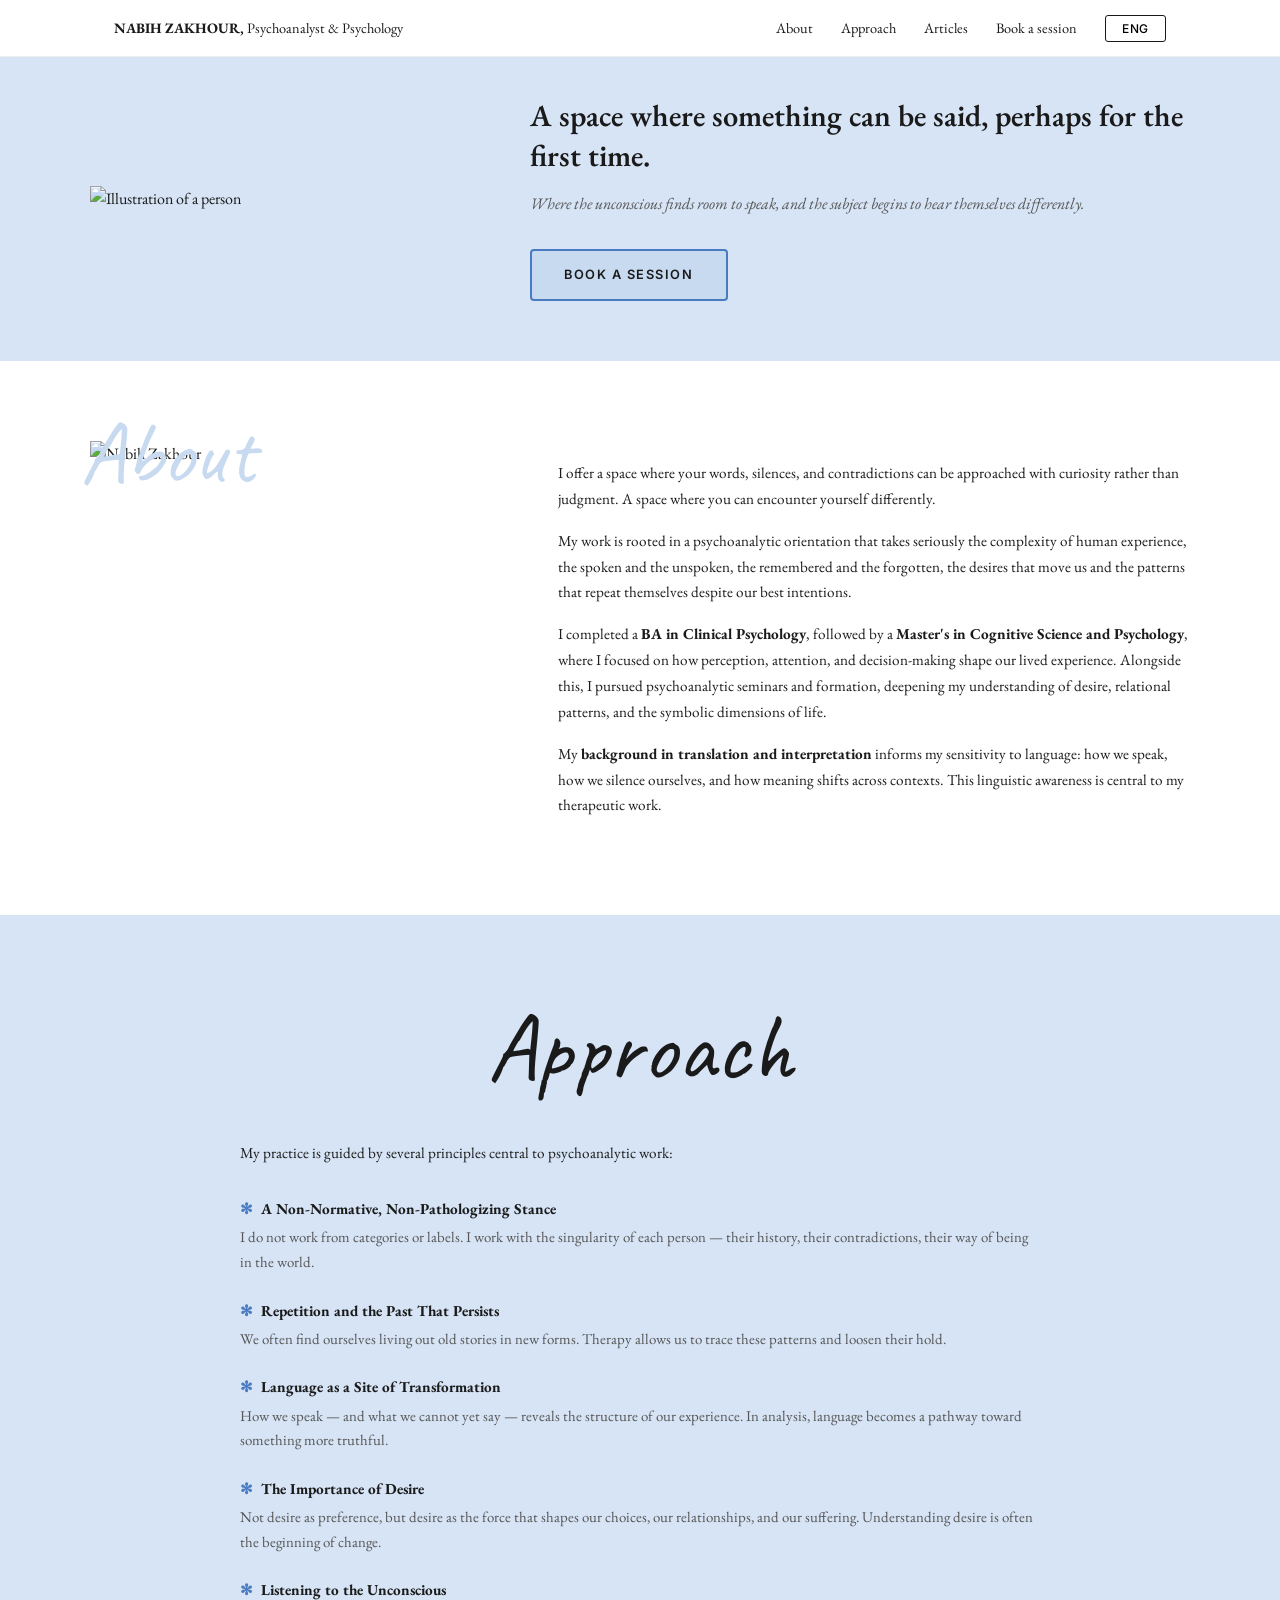
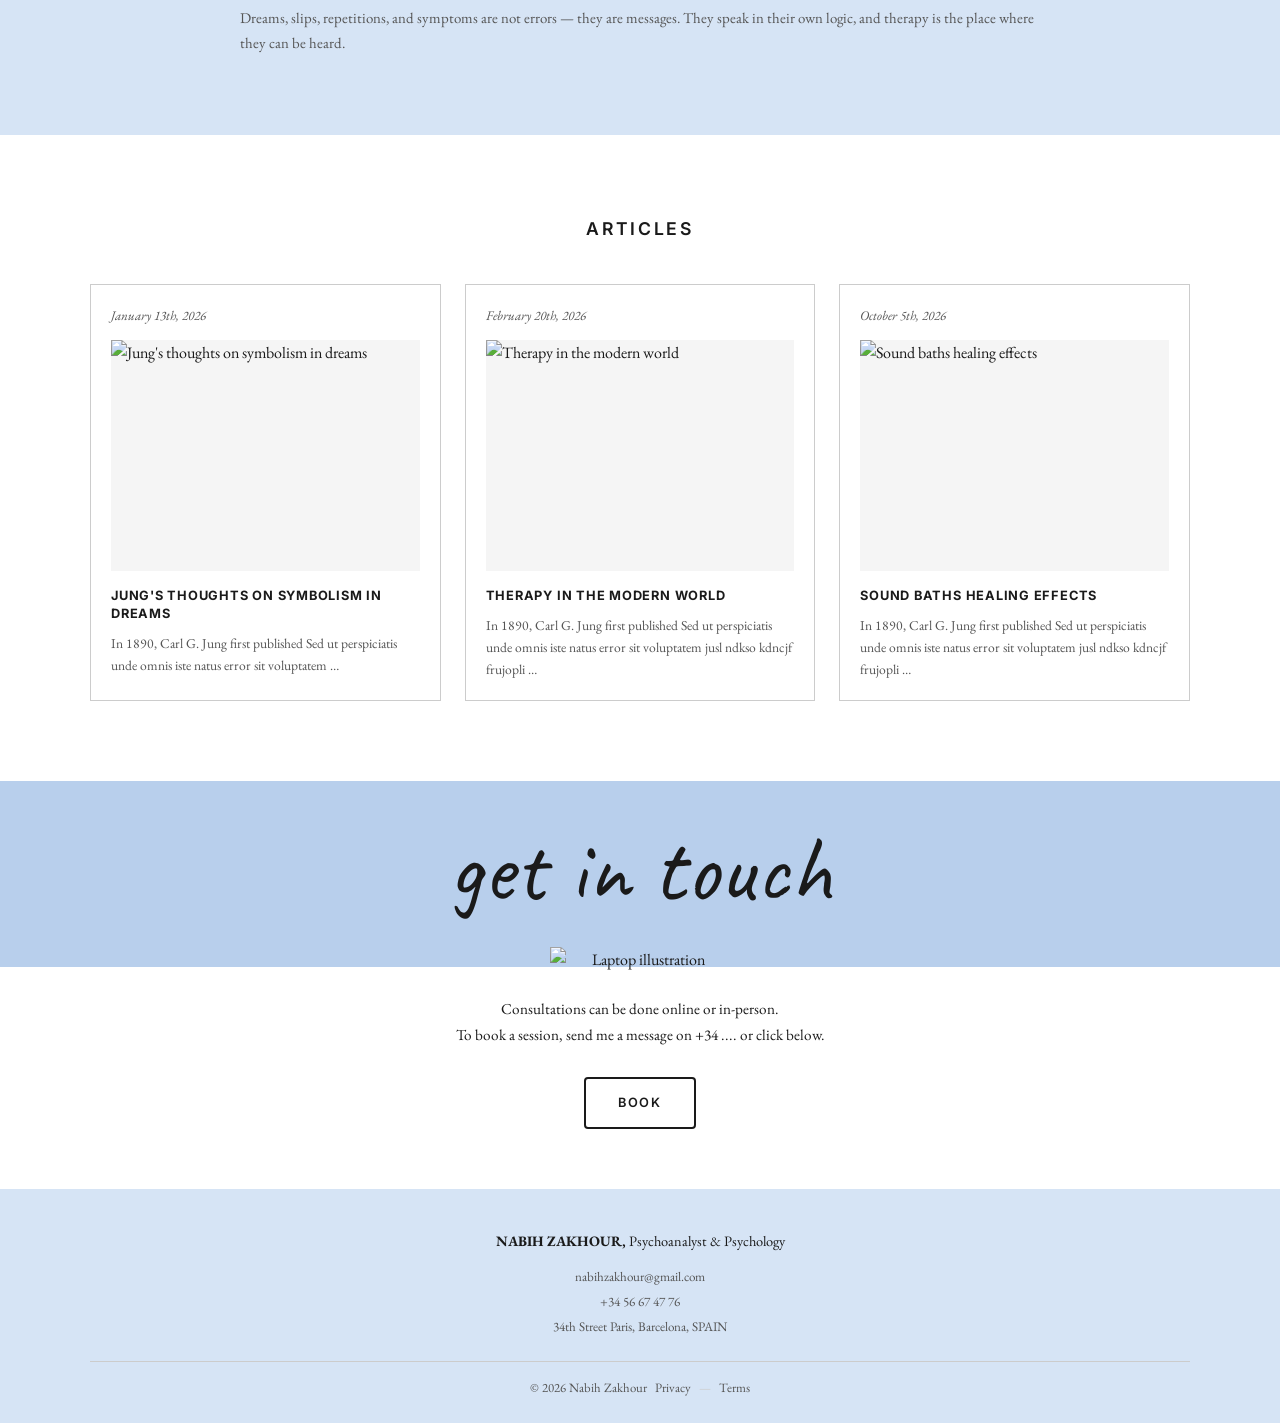
==== index.html @ b3f8ebe2 "Add website for Nabih Zakhour psychoanalytic practice Static site with hero, about, approach, articl" ====
<!DOCTYPE html>
<html lang="en">
<head>
  <meta charset="UTF-8">
  <meta name="viewport" content="width=device-width, initial-scale=1.0">
  <title>Nabih Zakhour — Psychoanalyst & Psychology</title>
  <meta name="description" content="A space where something can be said, perhaps for the first time. Psychoanalytic practice by Nabih Zakhour in Barcelona, Spain.">
  <link rel="preconnect" href="https://fonts.googleapis.com">
  <link rel="preconnect" href="https://fonts.gstatic.com" crossorigin>
  <link href="https://fonts.googleapis.com/css2?family=Caveat:wght@400;500;600;700&family=EB+Garamond:ital,wght@0,400;0,500;0,600;0,700;1,400;1,500&family=Inter:wght@400;500;600;700&display=swap" rel="stylesheet">
  <link rel="stylesheet" href="css/style.css">
</head>
<body>

  <!-- Header -->
  <header class="header" id="header">
    <div class="header__inner">
      <a href="#" class="header__logo">
        <span class="header__name">NABIH ZAKHOUR,</span> Psychoanalyst &amp; Psychology
      </a>
      <button class="header__menu-toggle" aria-label="Toggle menu" aria-expanded="false">
        <span></span><span></span><span></span>
      </button>
      <nav class="header__nav" id="main-nav">
        <a href="#about" class="header__nav-link">About</a>
        <a href="#approach" class="header__nav-link">Approach</a>
        <a href="#articles" class="header__nav-link">Articles</a>
        <a href="#contact" class="header__nav-link">Book a session</a>
        <button class="header__lang-btn">ENG</button>
      </nav>
    </div>
  </header>

  <!-- Hero Section -->
  <section class="hero" id="hero">
    <div class="hero__inner">
      <div class="hero__illustration">
        <!-- Replace with actual illustration -->
        <img src="assets/images/hero-illustration.png" alt="Illustration of a person" class="hero__illustration-img">
      </div>
      <div class="hero__content">
        <h1 class="hero__title">A space where something can be said, perhaps for the first time.</h1>
        <p class="hero__subtitle">Where the unconscious finds room to speak, and the subject begins to hear themselves differently.</p>
        <a href="#contact" class="btn btn--primary">BOOK A SESSION</a>
      </div>
    </div>
  </section>

  <!-- About Section -->
  <section class="about" id="about">
    <div class="about__inner">
      <div class="about__image-wrapper">
        <!-- Replace with actual portrait photo -->
        <img src="assets/images/portrait.jpg" alt="Nabih Zakhour" class="about__portrait">
        <span class="about__label">About</span>
      </div>
      <div class="about__content">
        <p>I offer a space where your words, silences, and contradictions can be approached with curiosity rather than judgment. A space where you can encounter yourself differently.</p>

        <p>My work is rooted in a psychoanalytic orientation that takes seriously the complexity of human experience, the spoken and the unspoken, the remembered and the forgotten, the desires that move us and the patterns that repeat themselves despite our best intentions.</p>

        <p>I completed a <strong>BA in Clinical Psychology</strong>, followed by a <strong>Master's in Cognitive Science and Psychology</strong>, where I focused on how perception, attention, and decision-making shape our lived experience. Alongside this, I pursued psychoanalytic seminars and formation, deepening my understanding of desire, relational patterns, and the symbolic dimensions of life.</p>

        <p>My <strong>background in translation and interpretation</strong> informs my sensitivity to language: how we speak, how we silence ourselves, and how meaning shifts across contexts. This linguistic awareness is central to my therapeutic work.</p>
      </div>
    </div>
  </section>

  <!-- Approach Section -->
  <section class="approach" id="approach">
    <div class="approach__inner">
      <h2 class="approach__title">Approach</h2>

      <p class="approach__intro">My practice is guided by several principles central to psychoanalytic work:</p>

      <div class="approach__principles">
        <div class="approach__principle">
          <h3><span class="approach__marker">✻</span> A Non-Normative, Non-Pathologizing Stance</h3>
          <p>I do not work from categories or labels. I work with the singularity of each person — their history, their contradictions, their way of being in the world.</p>
        </div>

        <div class="approach__principle">
          <h3><span class="approach__marker">✻</span> Repetition and the Past That Persists</h3>
          <p>We often find ourselves living out old stories in new forms. Therapy allows us to trace these patterns and loosen their hold.</p>
        </div>

        <div class="approach__principle">
          <h3><span class="approach__marker">✻</span> Language as a Site of Transformation</h3>
          <p>How we speak — and what we cannot yet say — reveals the structure of our experience. In analysis, language becomes a pathway toward something more truthful.</p>
        </div>

        <div class="approach__principle">
          <h3><span class="approach__marker">✻</span> The Importance of Desire</h3>
          <p>Not desire as preference, but desire as the force that shapes our choices, our relationships, and our suffering. Understanding desire is often the beginning of change.</p>
        </div>

        <div class="approach__principle">
          <h3><span class="approach__marker">✻</span> Listening to the Unconscious</h3>
          <p>Dreams, slips, repetitions, and symptoms are not errors — they are messages. They speak in their own logic, and therapy is the place where they can be heard.</p>
        </div>
      </div>
    </div>
  </section>

  <!-- Articles Section -->
  <section class="articles" id="articles">
    <div class="articles__inner">
      <h2 class="articles__title">ARTICLES</h2>

      <div class="articles__grid">
        <article class="article-card">
          <span class="article-card__date">January 13th, 2026</span>
          <div class="article-card__image">
            <!-- Replace with actual article image -->
            <img src="assets/images/article-1.jpg" alt="Jung's thoughts on symbolism in dreams">
          </div>
          <h3 class="article-card__title">JUNG'S THOUGHTS ON SYMBOLISM IN DREAMS</h3>
          <p class="article-card__excerpt">In 1890, Carl G. Jung first published Sed ut perspiciatis unde omnis iste natus error sit voluptatem …</p>
        </article>

        <article class="article-card">
          <span class="article-card__date">February 20th, 2026</span>
          <div class="article-card__image">
            <!-- Replace with actual article image -->
            <img src="assets/images/article-2.jpg" alt="Therapy in the modern world">
          </div>
          <h3 class="article-card__title">THERAPY IN THE MODERN WORLD</h3>
          <p class="article-card__excerpt">In 1890, Carl G. Jung first published Sed ut perspiciatis unde omnis iste natus error sit voluptatem jusl ndkso kdncjf frujopli …</p>
        </article>

        <article class="article-card">
          <span class="article-card__date">October 5th, 2026</span>
          <div class="article-card__image">
            <!-- Replace with actual article image -->
            <img src="assets/images/article-3.jpg" alt="Sound baths healing effects">
          </div>
          <h3 class="article-card__title">SOUND BATHS HEALING EFFECTS</h3>
          <p class="article-card__excerpt">In 1890, Carl G. Jung first published Sed ut perspiciatis unde omnis iste natus error sit voluptatem jusl ndkso kdncjf frujopli …</p>
        </article>
      </div>
    </div>
  </section>

  <!-- Contact Section -->
  <section class="contact" id="contact">
    <div class="contact__banner">
      <h2 class="contact__title">get in touch</h2>
    </div>
    <div class="contact__inner">
      <div class="contact__content">
        <div class="contact__illustration">
          <!-- Replace with actual laptop illustration -->
          <img src="assets/images/laptop-illustration.png" alt="Laptop illustration" class="contact__illustration-img">
        </div>
        <p class="contact__text">Consultations can be done online or in-person.<br>To book a session, send me a message on +34 .... or click below.</p>
        <a href="#" class="btn btn--outline">BOOK</a>
      </div>
    </div>
  </section>

  <!-- Footer -->
  <footer class="footer">
    <div class="footer__inner">
      <p class="footer__brand"><strong>NABIH ZAKHOUR,</strong> Psychoanalyst &amp; Psychology</p>
      <div class="footer__contact">
        <a href="mailto:nabihzakhour@gmail.com">nabihzakhour@gmail.com</a>
        <span>+34 56 67 47 76</span>
        <span>34th Street Paris, Barcelona, SPAIN</span>
      </div>
      <div class="footer__bottom">
        <span>&copy; 2026 Nabih Zakhour</span>
        <a href="#">Privacy</a>
        <span class="footer__sep">—</span>
        <a href="#">Terms</a>
      </div>
    </div>
  </footer>

  <script src="js/main.js"></script>
</body>
</html>
---- css/style.css ----
/* =========================================
   CSS Variables & Reset
   ========================================= */

:root {
  --color-blue: #4a7abf;
  --color-blue-light: #c8daf0;
  --color-blue-bg: #d6e4f5;
  --color-blue-banner: #b8cfec;
  --color-white: #ffffff;
  --color-black: #1a1a1a;
  --color-gray: #555555;
  --color-gray-light: #f5f5f5;
  --color-border: #cccccc;

  --font-serif: 'EB Garamond', Georgia, 'Times New Roman', serif;
  --font-sans: 'Inter', -apple-system, BlinkMacSystemFont, 'Segoe UI', sans-serif;
  --font-script: 'Caveat', cursive;

  --max-width: 1100px;
  --header-height: 56px;
}

*,
*::before,
*::after {
  margin: 0;
  padding: 0;
  box-sizing: border-box;
}

html {
  scroll-behavior: smooth;
  font-size: 16px;
}

body {
  font-family: var(--font-serif);
  color: var(--color-black);
  line-height: 1.6;
  background: var(--color-white);
  -webkit-font-smoothing: antialiased;
}

img {
  max-width: 100%;
  height: auto;
  display: block;
}

a {
  color: inherit;
  text-decoration: none;
}

/* =========================================
   Buttons
   ========================================= */

.btn {
  display: inline-block;
  font-family: var(--font-sans);
  font-size: 0.8rem;
  font-weight: 600;
  letter-spacing: 0.12em;
  padding: 14px 32px;
  cursor: pointer;
  transition: all 0.3s ease;
  text-align: center;
}

.btn--primary {
  background: var(--color-blue-light);
  color: var(--color-black);
  border: 2px solid var(--color-blue);
  border-radius: 4px;
}

.btn--primary:hover {
  background: var(--color-blue);
  color: var(--color-white);
}

.btn--outline {
  background: transparent;
  color: var(--color-black);
  border: 2px solid var(--color-black);
  border-radius: 4px;
}

.btn--outline:hover {
  background: var(--color-black);
  color: var(--color-white);
}

/* =========================================
   Header
   ========================================= */

.header {
  position: fixed;
  top: 0;
  left: 0;
  width: 100%;
  background: var(--color-white);
  z-index: 100;
  border-bottom: 1px solid #eee;
}

.header__inner {
  max-width: var(--max-width);
  margin: 0 auto;
  padding: 0 24px;
  height: var(--header-height);
  display: flex;
  align-items: center;
  justify-content: space-between;
}

.header__logo {
  font-family: var(--font-serif);
  font-size: 0.9rem;
  color: var(--color-black);
  white-space: nowrap;
}

.header__name {
  font-weight: 700;
}

.header__nav {
  display: flex;
  align-items: center;
  gap: 28px;
}

.header__nav-link {
  font-family: var(--font-serif);
  font-size: 0.9rem;
  color: var(--color-black);
  transition: color 0.2s;
}

.header__nav-link:hover {
  color: var(--color-blue);
}

.header__lang-btn {
  font-family: var(--font-sans);
  font-size: 0.75rem;
  font-weight: 500;
  letter-spacing: 0.05em;
  padding: 5px 16px;
  border: 1.5px solid var(--color-black);
  border-radius: 3px;
  background: transparent;
  cursor: pointer;
  transition: all 0.2s;
}

.header__lang-btn:hover {
  background: var(--color-black);
  color: var(--color-white);
}

/* Mobile menu toggle */
.header__menu-toggle {
  display: none;
  flex-direction: column;
  gap: 5px;
  background: none;
  border: none;
  cursor: pointer;
  padding: 4px;
}

.header__menu-toggle span {
  display: block;
  width: 24px;
  height: 2px;
  background: var(--color-black);
  transition: all 0.3s;
}

/* =========================================
   Hero Section
   ========================================= */

.hero {
  margin-top: var(--header-height);
  background: var(--color-blue-bg);
  padding: 40px 24px 60px;
}

.hero__inner {
  max-width: var(--max-width);
  margin: 0 auto;
  display: flex;
  align-items: center;
  gap: 40px;
}

.hero__illustration {
  flex: 0 0 40%;
  max-width: 400px;
}

.hero__illustration-img {
  width: 100%;
  height: auto;
}

.hero__content {
  flex: 1;
}

.hero__title {
  font-family: var(--font-serif);
  font-size: 1.9rem;
  font-weight: 600;
  line-height: 1.3;
  margin-bottom: 16px;
  color: var(--color-black);
}

.hero__subtitle {
  font-family: var(--font-serif);
  font-size: 1rem;
  font-style: italic;
  color: var(--color-gray);
  margin-bottom: 32px;
  line-height: 1.6;
}

/* =========================================
   About Section
   ========================================= */

.about {
  padding: 80px 24px;
  background: var(--color-white);
}

.about__inner {
  max-width: var(--max-width);
  margin: 0 auto;
  display: flex;
  gap: 50px;
  align-items: flex-start;
}

.about__image-wrapper {
  flex: 0 0 38%;
  position: relative;
}

.about__portrait {
  width: 100%;
  height: auto;
  object-fit: cover;
}

.about__label {
  font-family: var(--font-script);
  font-size: 5.5rem;
  color: var(--color-blue-light);
  position: absolute;
  bottom: -30px;
  left: -10px;
  line-height: 1;
  pointer-events: none;
  z-index: 2;
}

.about__content {
  flex: 1;
  padding-top: 20px;
}

.about__content p {
  font-size: 0.95rem;
  line-height: 1.7;
  margin-bottom: 16px;
  color: var(--color-black);
}

.about__content strong {
  font-weight: 700;
}

/* =========================================
   Approach Section
   ========================================= */

.approach {
  padding: 80px 24px;
  background: var(--color-blue-bg);
}

.approach__inner {
  max-width: 800px;
  margin: 0 auto;
}

.approach__title {
  font-family: var(--font-script);
  font-size: 6rem;
  font-weight: 400;
  color: var(--color-black);
  text-align: center;
  margin-bottom: 40px;
  line-height: 1.1;
}

.approach__intro {
  font-size: 0.95rem;
  margin-bottom: 32px;
  color: var(--color-black);
}

.approach__principles {
  display: flex;
  flex-direction: column;
  gap: 24px;
}

.approach__principle h3 {
  font-family: var(--font-serif);
  font-size: 0.95rem;
  font-weight: 700;
  margin-bottom: 4px;
  color: var(--color-black);
}

.approach__marker {
  color: var(--color-blue);
  margin-right: 4px;
}

.approach__principle p {
  font-size: 0.93rem;
  line-height: 1.65;
  color: var(--color-gray);
}

/* =========================================
   Articles Section
   ========================================= */

.articles {
  padding: 80px 24px;
  background: var(--color-white);
}

.articles__inner {
  max-width: var(--max-width);
  margin: 0 auto;
}

.articles__title {
  font-family: var(--font-sans);
  font-size: 1.1rem;
  font-weight: 600;
  letter-spacing: 0.15em;
  text-align: center;
  margin-bottom: 40px;
  color: var(--color-black);
}

.articles__grid {
  display: grid;
  grid-template-columns: repeat(3, 1fr);
  gap: 24px;
}

.article-card {
  border: 1.5px solid var(--color-border);
  padding: 20px;
  transition: box-shadow 0.3s;
}

.article-card:hover {
  box-shadow: 0 4px 16px rgba(0, 0, 0, 0.08);
}

.article-card__date {
  display: block;
  font-family: var(--font-serif);
  font-size: 0.82rem;
  font-style: italic;
  color: var(--color-gray);
  margin-bottom: 14px;
}

.article-card__image {
  width: 100%;
  aspect-ratio: 4 / 3;
  overflow: hidden;
  margin-bottom: 16px;
  background: var(--color-gray-light);
}

.article-card__image img {
  width: 100%;
  height: 100%;
  object-fit: cover;
}

.article-card__title {
  font-family: var(--font-sans);
  font-size: 0.8rem;
  font-weight: 700;
  letter-spacing: 0.06em;
  text-transform: uppercase;
  margin-bottom: 10px;
  color: var(--color-black);
  line-height: 1.4;
}

.article-card__excerpt {
  font-family: var(--font-serif);
  font-size: 0.85rem;
  line-height: 1.6;
  color: var(--color-gray);
}

/* =========================================
   Contact Section
   ========================================= */

.contact {
  background: var(--color-white);
}

.contact__banner {
  background: var(--color-blue-banner);
  padding: 40px 24px 50px;
  text-align: center;
}

.contact__title {
  font-family: var(--font-script);
  font-size: 6rem;
  font-weight: 400;
  color: var(--color-black);
  line-height: 1;
}

.contact__inner {
  padding: 0 24px 60px;
  text-align: center;
}

.contact__content {
  max-width: 600px;
  margin: 0 auto;
}

.contact__illustration {
  margin: -20px auto 24px;
  max-width: 180px;
}

.contact__illustration-img {
  width: 100%;
}

.contact__text {
  font-family: var(--font-serif);
  font-size: 0.95rem;
  line-height: 1.7;
  color: var(--color-black);
  margin-bottom: 28px;
}

/* =========================================
   Footer
   ========================================= */

.footer {
  background: var(--color-blue-bg);
  padding: 40px 24px 24px;
  text-align: center;
}

.footer__inner {
  max-width: var(--max-width);
  margin: 0 auto;
}

.footer__brand {
  font-family: var(--font-serif);
  font-size: 0.9rem;
  margin-bottom: 14px;
}

.footer__contact {
  display: flex;
  flex-direction: column;
  align-items: center;
  gap: 4px;
  font-family: var(--font-serif);
  font-size: 0.82rem;
  color: var(--color-gray);
  margin-bottom: 24px;
}

.footer__contact a {
  color: var(--color-gray);
  transition: color 0.2s;
}

.footer__contact a:hover {
  color: var(--color-blue);
}

.footer__bottom {
  font-family: var(--font-serif);
  font-size: 0.8rem;
  color: var(--color-gray);
  display: flex;
  justify-content: center;
  align-items: center;
  gap: 8px;
  border-top: 1px solid var(--color-border);
  padding-top: 16px;
}

.footer__bottom a {
  color: var(--color-gray);
  transition: color 0.2s;
}

.footer__bottom a:hover {
  color: var(--color-blue);
}

.footer__sep {
  color: var(--color-border);
}

/* =========================================
   Responsive Design
   ========================================= */

@media (max-width: 900px) {
  .hero__inner {
    flex-direction: column;
    text-align: center;
  }

  .hero__illustration {
    flex: none;
    max-width: 280px;
    margin: 0 auto;
  }

  .hero__title {
    font-size: 1.6rem;
  }

  .about__inner {
    flex-direction: column;
  }

  .about__image-wrapper {
    flex: none;
    max-width: 350px;
    margin: 0 auto;
  }

  .about__label {
    font-size: 4rem;
  }

  .articles__grid {
    grid-template-columns: repeat(2, 1fr);
  }

  .approach__title,
  .contact__title {
    font-size: 4.5rem;
  }
}

@media (max-width: 640px) {
  .header__nav {
    display: none;
    position: absolute;
    top: var(--header-height);
    left: 0;
    width: 100%;
    background: var(--color-white);
    flex-direction: column;
    padding: 20px 24px;
    gap: 16px;
    border-bottom: 1px solid #eee;
    box-shadow: 0 4px 12px rgba(0, 0, 0, 0.06);
  }

  .header__nav.is-open {
    display: flex;
  }

  .header__menu-toggle {
    display: flex;
  }

  .header__menu-toggle.is-open span:nth-child(1) {
    transform: rotate(45deg) translate(5px, 5px);
  }

  .header__menu-toggle.is-open span:nth-child(2) {
    opacity: 0;
  }

  .header__menu-toggle.is-open span:nth-child(3) {
    transform: rotate(-45deg) translate(5px, -5px);
  }

  .hero {
    padding: 30px 20px 40px;
  }

  .hero__title {
    font-size: 1.4rem;
  }

  .about {
    padding: 50px 20px;
  }

  .about__label {
    font-size: 3.5rem;
  }

  .approach {
    padding: 50px 20px;
  }

  .approach__title,
  .contact__title {
    font-size: 3.2rem;
  }

  .articles__grid {
    grid-template-columns: 1fr;
  }

  .articles {
    padding: 50px 20px;
  }
}
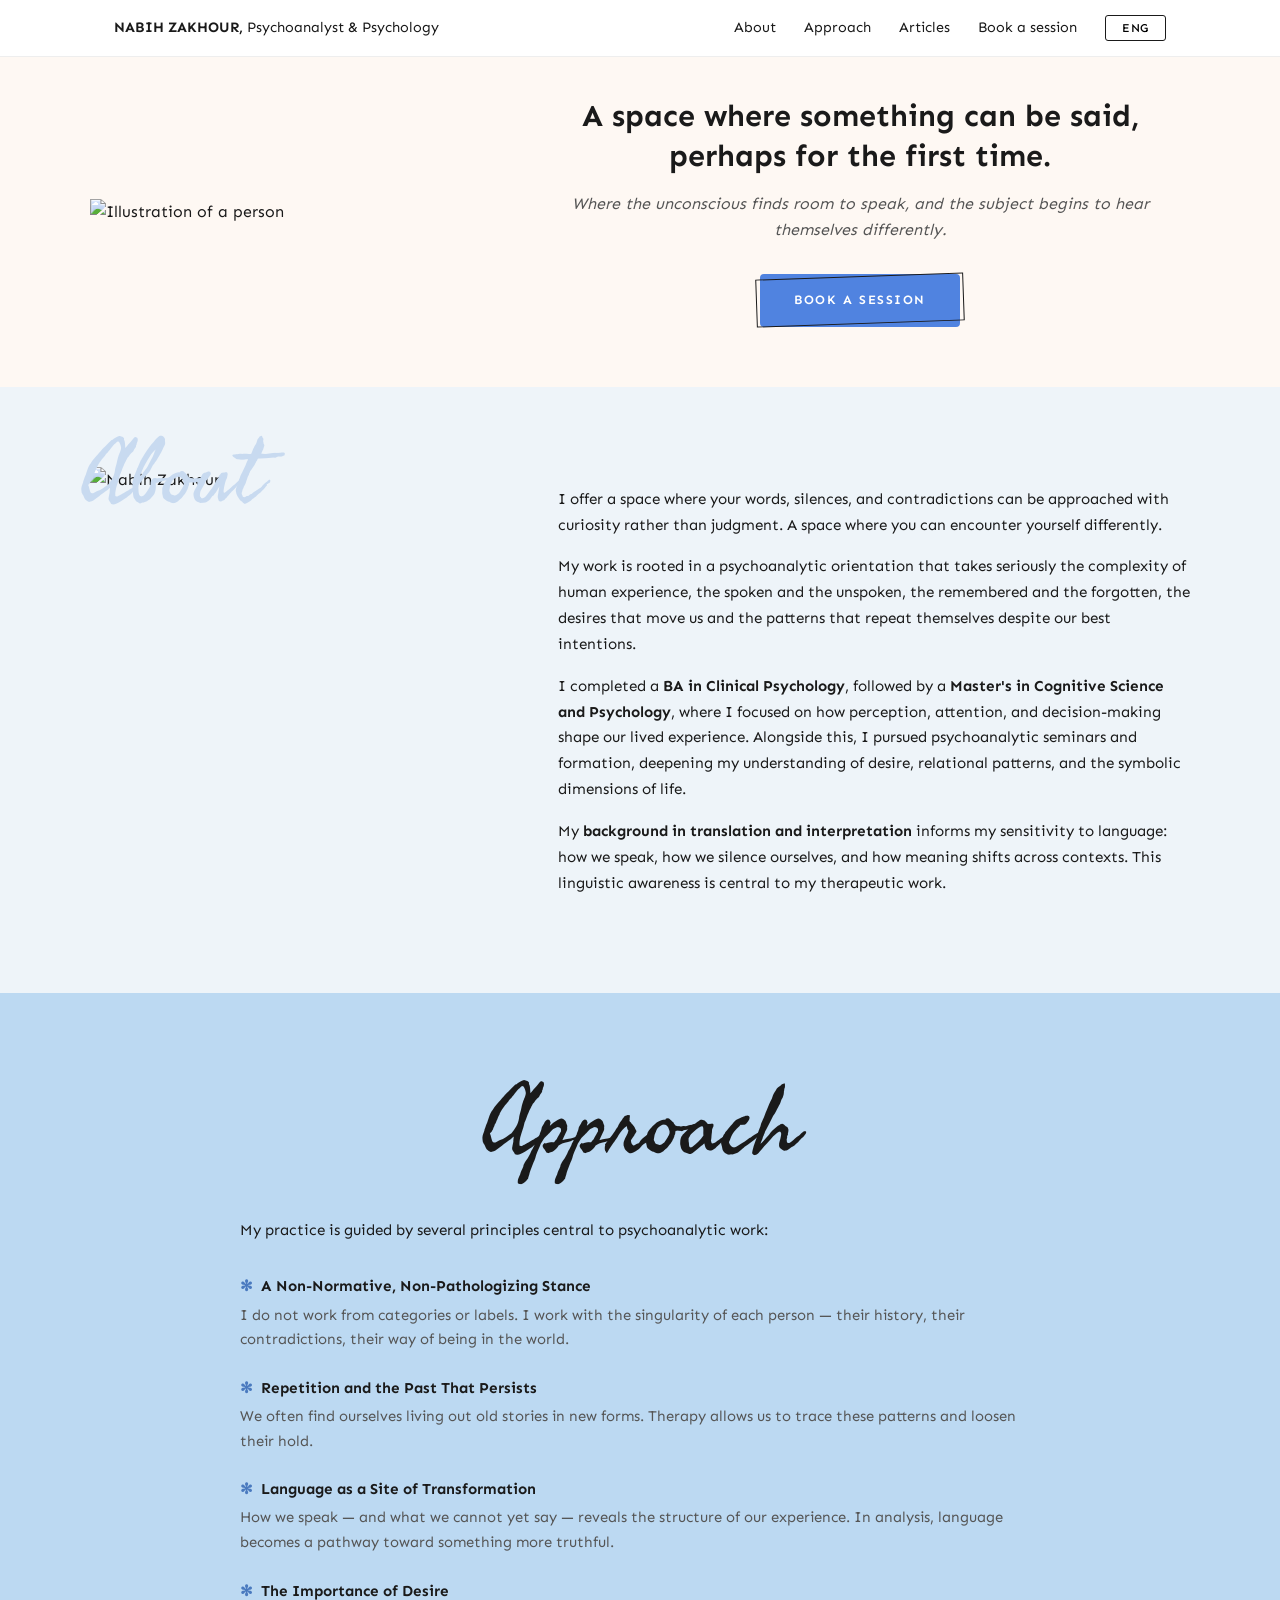
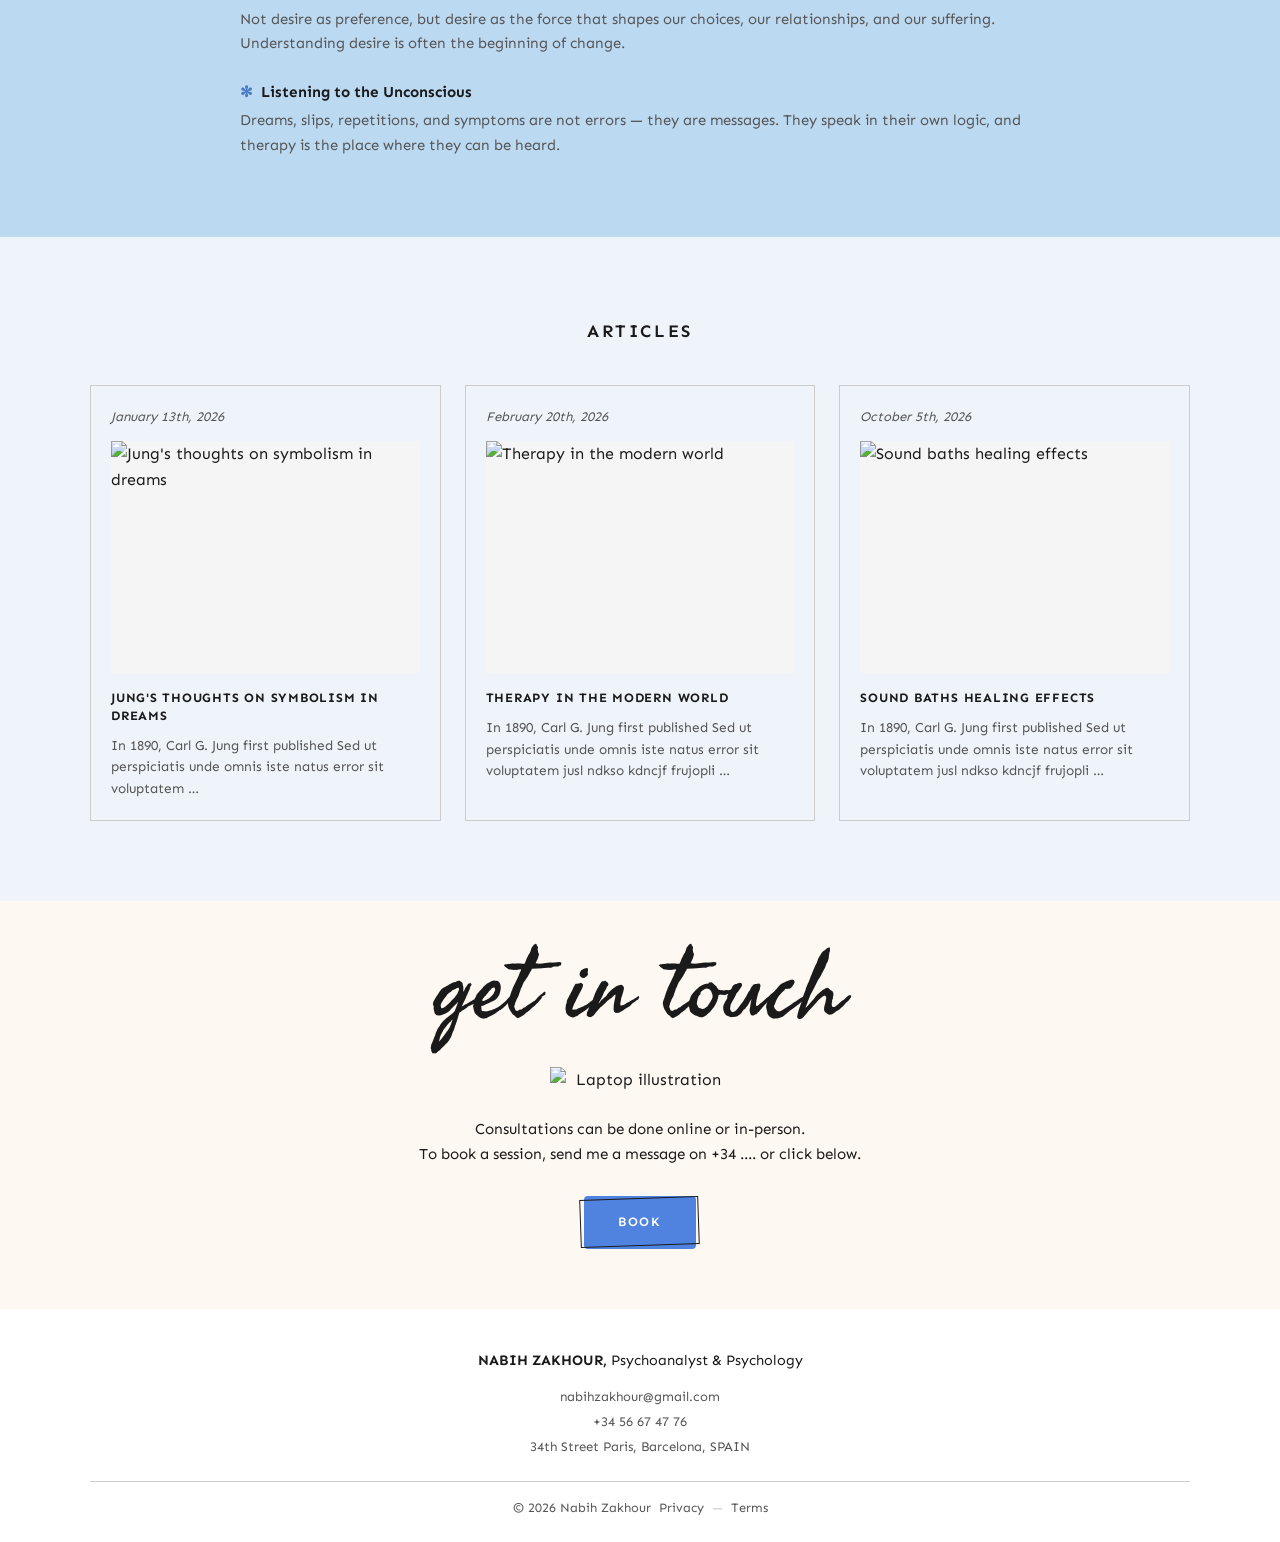
==== commit e97ff3f1: "Update website styling: fonts, colors, buttons, and h2 appearance Switch to Sen and Seaweed Script f" ====
--- a/index.html
+++ b/index.html
@@ -7,7 +7,7 @@
   <meta name="description" content="A space where something can be said, perhaps for the first time. Psychoanalytic practice by Nabih Zakhour in Barcelona, Spain.">
   <link rel="preconnect" href="https://fonts.googleapis.com">
   <link rel="preconnect" href="https://fonts.gstatic.com" crossorigin>
-  <link href="https://fonts.googleapis.com/css2?family=Caveat:wght@400;500;600;700&family=EB+Garamond:ital,wght@0,400;0,500;0,600;0,700;1,400;1,500&family=Inter:wght@400;500;600;700&display=swap" rel="stylesheet">
+  <link href="https://fonts.googleapis.com/css2?family=Seaweed+Script&family=Sen:wght@400;500;600;700;800&display=swap" rel="stylesheet">
   <link rel="stylesheet" href="css/style.css">
 </head>
 <body>
@@ -41,7 +41,9 @@
       <div class="hero__content">
         <h1 class="hero__title">A space where something can be said, perhaps for the first time.</h1>
         <p class="hero__subtitle">Where the unconscious finds room to speak, and the subject begins to hear themselves differently.</p>
-        <a href="#contact" class="btn btn--primary">BOOK A SESSION</a>
+        <div class="btn-tilted-wrap">
+          <a href="#contact" class="btn btn--primary">BOOK A SESSION</a>
+        </div>
       </div>
     </div>
   </section>
@@ -112,7 +114,7 @@
           <span class="article-card__date">January 13th, 2026</span>
           <div class="article-card__image">
             <!-- Replace with actual article image -->
-            <img src="assets/images/article-1.jpg" alt="Jung's thoughts on symbolism in dreams">
+            <img src="assets/images/article_1.jpg" alt="Jung's thoughts on symbolism in dreams">
           </div>
           <h3 class="article-card__title">JUNG'S THOUGHTS ON SYMBOLISM IN DREAMS</h3>
           <p class="article-card__excerpt">In 1890, Carl G. Jung first published Sed ut perspiciatis unde omnis iste natus error sit voluptatem …</p>
@@ -122,7 +124,7 @@
           <span class="article-card__date">February 20th, 2026</span>
           <div class="article-card__image">
             <!-- Replace with actual article image -->
-            <img src="assets/images/article-2.jpg" alt="Therapy in the modern world">
+            <img src="assets/images/article_2.jpg" alt="Therapy in the modern world">
           </div>
           <h3 class="article-card__title">THERAPY IN THE MODERN WORLD</h3>
           <p class="article-card__excerpt">In 1890, Carl G. Jung first published Sed ut perspiciatis unde omnis iste natus error sit voluptatem jusl ndkso kdncjf frujopli …</p>
@@ -132,7 +134,7 @@
           <span class="article-card__date">October 5th, 2026</span>
           <div class="article-card__image">
             <!-- Replace with actual article image -->
-            <img src="assets/images/article-3.jpg" alt="Sound baths healing effects">
+            <img src="assets/images/article_3.jpg" alt="Sound baths healing effects">
           </div>
           <h3 class="article-card__title">SOUND BATHS HEALING EFFECTS</h3>
           <p class="article-card__excerpt">In 1890, Carl G. Jung first published Sed ut perspiciatis unde omnis iste natus error sit voluptatem jusl ndkso kdncjf frujopli …</p>
@@ -153,7 +155,9 @@
           <img src="assets/images/laptop-illustration.png" alt="Laptop illustration" class="contact__illustration-img">
         </div>
         <p class="contact__text">Consultations can be done online or in-person.<br>To book a session, send me a message on +34 .... or click below.</p>
-        <a href="#" class="btn btn--outline">BOOK</a>
+        <div class="btn-tilted-wrap">
+          <a href="#" class="btn btn--outline">BOOK</a>
+        </div>
       </div>
     </div>
   </section>
--- a/css/style.css
+++ b/css/style.css
@@ -13,9 +13,9 @@
   --color-gray-light: #f5f5f5;
   --color-border: #cccccc;
 
-  --font-serif: 'EB Garamond', Georgia, 'Times New Roman', serif;
-  --font-sans: 'Inter', -apple-system, BlinkMacSystemFont, 'Segoe UI', sans-serif;
-  --font-script: 'Caveat', cursive;
+  --font-serif: 'Sen', -apple-system, BlinkMacSystemFont, 'Segoe UI', sans-serif;
+  --font-sans: 'Sen', -apple-system, BlinkMacSystemFont, 'Segoe UI', sans-serif;
+  --font-script: 'Seaweed Script', cursive;
 
   --max-width: 1100px;
   --header-height: 56px;
@@ -51,6 +51,12 @@
 a {
   color: inherit;
   text-decoration: none;
+}
+
+h2 {
+  font-family: var(--font-script);
+  color: #5083E0;
+  font-size: 250%;
 }
 
 /* =========================================
@@ -70,27 +76,51 @@
 }
 
 .btn--primary {
-  background: var(--color-blue-light);
-  color: var(--color-black);
-  border: 2px solid var(--color-blue);
+  background: #5083E0;
+  color: var(--color-white);
+  border: 2px solid #5083E0;
   border-radius: 4px;
 }
 
 .btn--primary:hover {
-  background: var(--color-blue);
+  background: #3a6cc5;
   color: var(--color-white);
 }
 
 .btn--outline {
-  background: transparent;
-  color: var(--color-black);
-  border: 2px solid var(--color-black);
+  background: #5083E0;
+  color: var(--color-white);
+  border: 2px solid #5083E0;
   border-radius: 4px;
 }
 
 .btn--outline:hover {
-  background: var(--color-black);
+  background: #3a6cc5;
   color: var(--color-white);
+}
+
+/* Tilted rectangle behind button */
+.btn-tilted-wrap {
+  position: relative;
+  display: inline-block;
+}
+
+.btn-tilted-wrap::before {
+  content: '';
+  position: absolute;
+  top: 2px;
+  left: -4px;
+  right: -4px;
+  bottom: 2px;
+  border: 1px solid var(--color-black);
+  transform: rotate(-2deg);
+  pointer-events: none;
+  z-index: 2;
+}
+
+.btn-tilted-wrap .btn {
+  position: relative;
+  z-index: 1;
 }
 
 /* =========================================
@@ -188,7 +218,7 @@
 
 .hero {
   margin-top: var(--header-height);
-  background: var(--color-blue-bg);
+  background: #FEF8F3;
   padding: 40px 24px 60px;
 }
 
@@ -212,12 +242,13 @@
 
 .hero__content {
   flex: 1;
+  text-align: center;
 }
 
 .hero__title {
   font-family: var(--font-serif);
   font-size: 1.9rem;
-  font-weight: 600;
+  font-weight: 700;
   line-height: 1.3;
   margin-bottom: 16px;
   color: var(--color-black);
@@ -238,7 +269,7 @@
 
 .about {
   padding: 80px 24px;
-  background: var(--color-white);
+  background: #EEF4F9;
 }
 
 .about__inner {
@@ -294,7 +325,7 @@
 
 .approach {
   padding: 80px 24px;
-  background: var(--color-blue-bg);
+  background: #BCD9F2;
 }
 
 .approach__inner {
@@ -349,7 +380,7 @@
 
 .articles {
   padding: 80px 24px;
-  background: var(--color-white);
+  background: #EEF4F9;
 }
 
 .articles__inner {
@@ -429,11 +460,11 @@
    ========================================= */
 
 .contact {
-  background: var(--color-white);
+  background: #FEF8F3;
 }
 
 .contact__banner {
-  background: var(--color-blue-banner);
+  background: #FEF8F3;
   padding: 40px 24px 50px;
   text-align: center;
 }
@@ -478,7 +509,7 @@
    ========================================= */
 
 .footer {
-  background: var(--color-blue-bg);
+  background: var(--color-white);
   padding: 40px 24px 24px;
   text-align: center;
 }
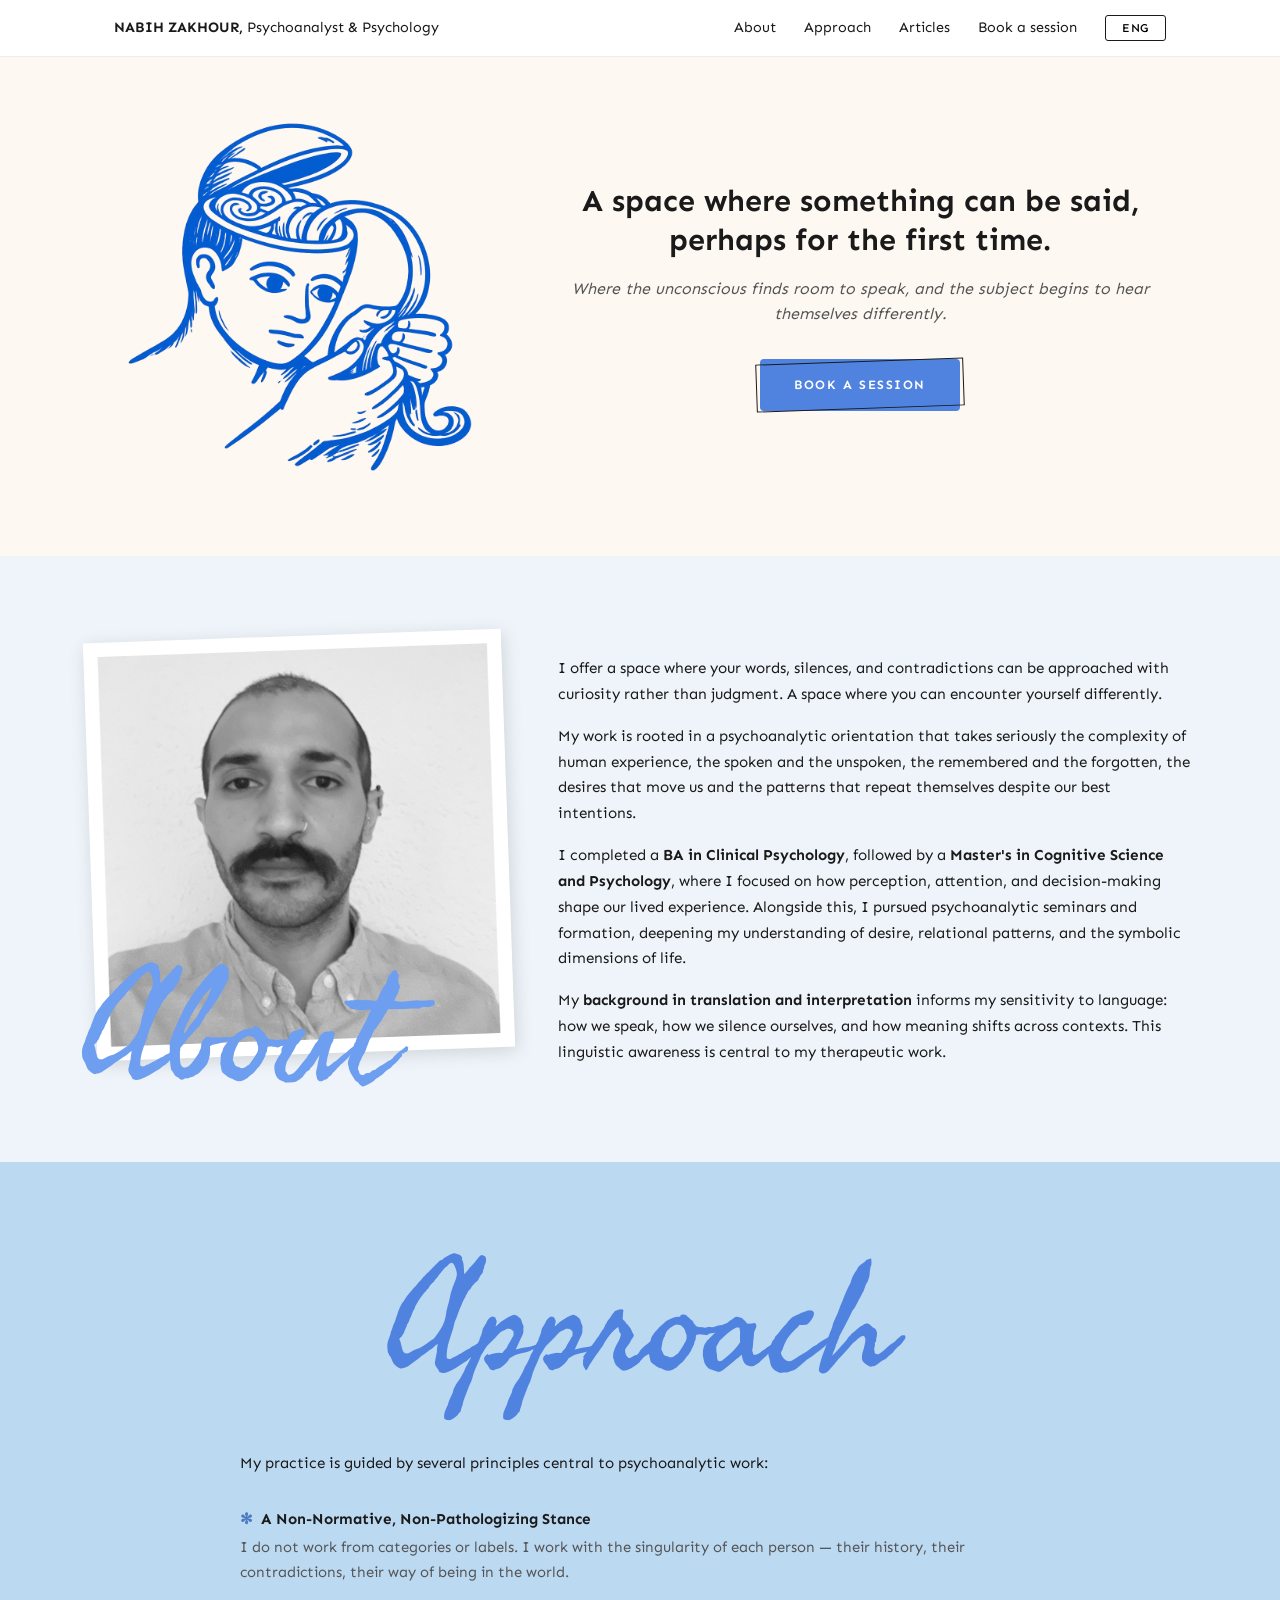
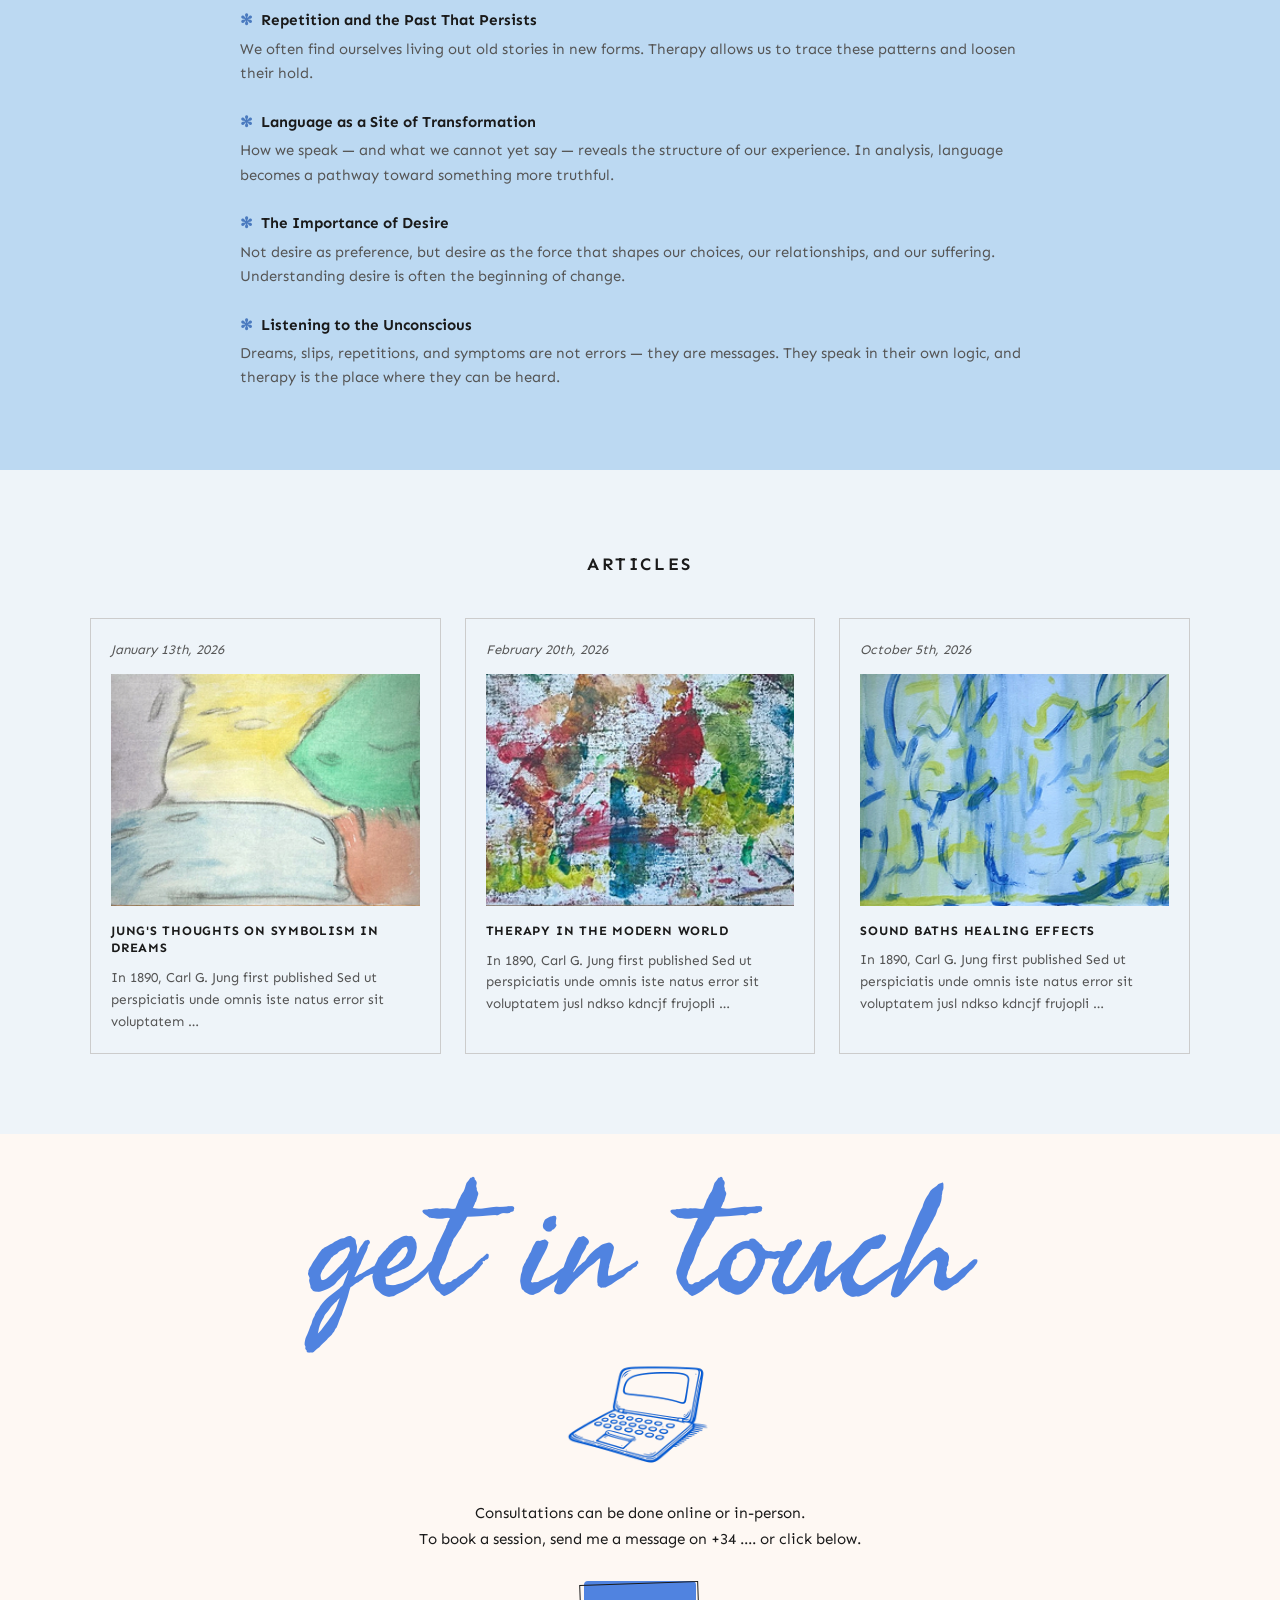
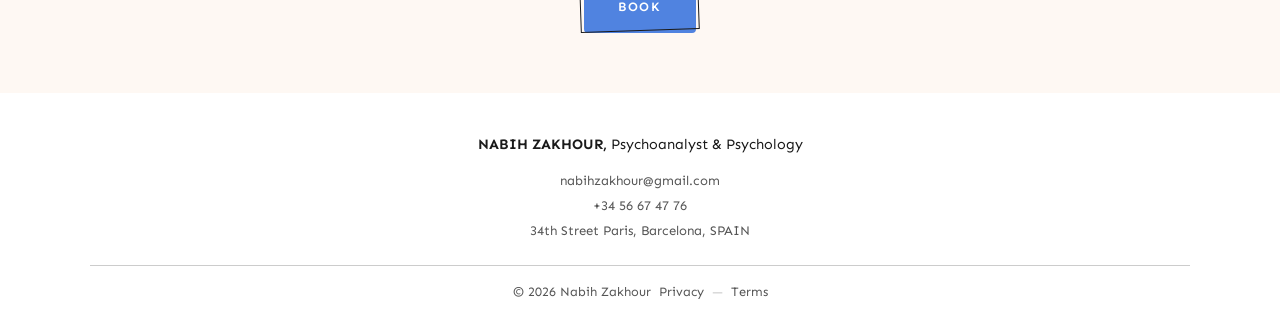
==== commit 8c5a534b: "Duplicate of index created to work on a different style of website, a V2" ====
--- a/index.html
+++ b/index.html
@@ -52,8 +52,9 @@
   <section class="about" id="about">
     <div class="about__inner">
       <div class="about__image-wrapper">
-        <!-- Replace with actual portrait photo -->
-        <img src="assets/images/portrait.jpg" alt="Nabih Zakhour" class="about__portrait">
+        <div class="about__photo-frame">
+          <img src="assets/images/portrait.jpg" alt="Nabih Zakhour" class="about__portrait">
+        </div>
         <span class="about__label">About</span>
       </div>
       <div class="about__content">
--- a/css/style.css
+++ b/css/style.css
@@ -3,60 +3,62 @@
    ========================================= */
 
 :root {
-  --color-blue: #4a7abf;
-  --color-blue-light: #c8daf0;
-  --color-blue-bg: #d6e4f5;
-  --color-blue-banner: #b8cfec;
-  --color-white: #ffffff;
-  --color-black: #1a1a1a;
-  --color-gray: #555555;
-  --color-gray-light: #f5f5f5;
-  --color-border: #cccccc;
-
-  --font-serif: 'Sen', -apple-system, BlinkMacSystemFont, 'Segoe UI', sans-serif;
-  --font-sans: 'Sen', -apple-system, BlinkMacSystemFont, 'Segoe UI', sans-serif;
-  --font-script: 'Seaweed Script', cursive;
-
-  --max-width: 1100px;
-  --header-height: 56px;
+    --color-blue: #4a7abf;
+    --color-blue-light: #c8daf0;
+    --color-blue-bg: #d6e4f5;
+    --color-blue-banner: #b8cfec;
+    --color-white: #ffffff;
+    --color-black: #1a1a1a;
+    --color-gray: #555555;
+    --color-gray-light: #f5f5f5;
+    --color-border: #cccccc;
+
+    --font-serif:
+        "Sen", -apple-system, BlinkMacSystemFont, "Segoe UI", sans-serif;
+    --font-sans:
+        "Sen", -apple-system, BlinkMacSystemFont, "Segoe UI", sans-serif;
+    --font-script: "Seaweed Script", cursive;
+
+    --max-width: 1100px;
+    --header-height: 56px;
 }
 
 *,
 *::before,
 *::after {
-  margin: 0;
-  padding: 0;
-  box-sizing: border-box;
+    margin: 0;
+    padding: 0;
+    box-sizing: border-box;
 }
 
 html {
-  scroll-behavior: smooth;
-  font-size: 16px;
+    scroll-behavior: smooth;
+    font-size: 16px;
 }
 
 body {
-  font-family: var(--font-serif);
-  color: var(--color-black);
-  line-height: 1.6;
-  background: var(--color-white);
-  -webkit-font-smoothing: antialiased;
+    font-family: var(--font-serif);
+    color: var(--color-black);
+    line-height: 1.6;
+    background: var(--color-white);
+    -webkit-font-smoothing: antialiased;
 }
 
 img {
-  max-width: 100%;
-  height: auto;
-  display: block;
+    max-width: 100%;
+    height: auto;
+    display: block;
 }
 
 a {
-  color: inherit;
-  text-decoration: none;
+    color: inherit;
+    text-decoration: none;
 }
 
 h2 {
-  font-family: var(--font-script);
-  color: #5083E0;
-  font-size: 250%;
+    font-family: var(--font-script);
+    color: #5083e0;
+    font-size: 250%;
 }
 
 /* =========================================
@@ -64,63 +66,63 @@
    ========================================= */
 
 .btn {
-  display: inline-block;
-  font-family: var(--font-sans);
-  font-size: 0.8rem;
-  font-weight: 600;
-  letter-spacing: 0.12em;
-  padding: 14px 32px;
-  cursor: pointer;
-  transition: all 0.3s ease;
-  text-align: center;
+    display: inline-block;
+    font-family: var(--font-sans);
+    font-size: 0.8rem;
+    font-weight: 600;
+    letter-spacing: 0.12em;
+    padding: 14px 32px;
+    cursor: pointer;
+    transition: all 0.3s ease;
+    text-align: center;
 }
 
 .btn--primary {
-  background: #5083E0;
-  color: var(--color-white);
-  border: 2px solid #5083E0;
-  border-radius: 4px;
+    background: #5083e0;
+    color: var(--color-white);
+    border: 2px solid #5083e0;
+    border-radius: 4px;
 }
 
 .btn--primary:hover {
-  background: #3a6cc5;
-  color: var(--color-white);
+    background: #3a6cc5;
+    color: var(--color-white);
 }
 
 .btn--outline {
-  background: #5083E0;
-  color: var(--color-white);
-  border: 2px solid #5083E0;
-  border-radius: 4px;
+    background: #5083e0;
+    color: var(--color-white);
+    border: 2px solid #5083e0;
+    border-radius: 4px;
 }
 
 .btn--outline:hover {
-  background: #3a6cc5;
-  color: var(--color-white);
+    background: #3a6cc5;
+    color: var(--color-white);
 }
 
 /* Tilted rectangle behind button */
 .btn-tilted-wrap {
-  position: relative;
-  display: inline-block;
+    position: relative;
+    display: inline-block;
 }
 
 .btn-tilted-wrap::before {
-  content: '';
-  position: absolute;
-  top: 2px;
-  left: -4px;
-  right: -4px;
-  bottom: 2px;
-  border: 1px solid var(--color-black);
-  transform: rotate(-2deg);
-  pointer-events: none;
-  z-index: 2;
+    content: "";
+    position: absolute;
+    top: 2px;
+    left: -4px;
+    right: -4px;
+    bottom: 2px;
+    border: 1px solid var(--color-black);
+    transform: rotate(-2deg);
+    pointer-events: none;
+    z-index: 2;
 }
 
 .btn-tilted-wrap .btn {
-  position: relative;
-  z-index: 1;
+    position: relative;
+    z-index: 1;
 }
 
 /* =========================================
@@ -128,557 +130,568 @@
    ========================================= */
 
 .header {
-  position: fixed;
-  top: 0;
-  left: 0;
-  width: 100%;
-  background: var(--color-white);
-  z-index: 100;
-  border-bottom: 1px solid #eee;
-}
-
-.header__inner {
-  max-width: var(--max-width);
-  margin: 0 auto;
-  padding: 0 24px;
-  height: var(--header-height);
-  display: flex;
-  align-items: center;
-  justify-content: space-between;
-}
-
-.header__logo {
-  font-family: var(--font-serif);
-  font-size: 0.9rem;
-  color: var(--color-black);
-  white-space: nowrap;
-}
-
-.header__name {
-  font-weight: 700;
-}
-
-.header__nav {
-  display: flex;
-  align-items: center;
-  gap: 28px;
-}
-
-.header__nav-link {
-  font-family: var(--font-serif);
-  font-size: 0.9rem;
-  color: var(--color-black);
-  transition: color 0.2s;
-}
-
-.header__nav-link:hover {
-  color: var(--color-blue);
-}
-
-.header__lang-btn {
-  font-family: var(--font-sans);
-  font-size: 0.75rem;
-  font-weight: 500;
-  letter-spacing: 0.05em;
-  padding: 5px 16px;
-  border: 1.5px solid var(--color-black);
-  border-radius: 3px;
-  background: transparent;
-  cursor: pointer;
-  transition: all 0.2s;
-}
-
-.header__lang-btn:hover {
-  background: var(--color-black);
-  color: var(--color-white);
-}
-
-/* Mobile menu toggle */
-.header__menu-toggle {
-  display: none;
-  flex-direction: column;
-  gap: 5px;
-  background: none;
-  border: none;
-  cursor: pointer;
-  padding: 4px;
-}
-
-.header__menu-toggle span {
-  display: block;
-  width: 24px;
-  height: 2px;
-  background: var(--color-black);
-  transition: all 0.3s;
-}
-
-/* =========================================
-   Hero Section
-   ========================================= */
-
-.hero {
-  margin-top: var(--header-height);
-  background: #FEF8F3;
-  padding: 40px 24px 60px;
-}
-
-.hero__inner {
-  max-width: var(--max-width);
-  margin: 0 auto;
-  display: flex;
-  align-items: center;
-  gap: 40px;
-}
-
-.hero__illustration {
-  flex: 0 0 40%;
-  max-width: 400px;
-}
-
-.hero__illustration-img {
-  width: 100%;
-  height: auto;
-}
-
-.hero__content {
-  flex: 1;
-  text-align: center;
-}
-
-.hero__title {
-  font-family: var(--font-serif);
-  font-size: 1.9rem;
-  font-weight: 700;
-  line-height: 1.3;
-  margin-bottom: 16px;
-  color: var(--color-black);
-}
-
-.hero__subtitle {
-  font-family: var(--font-serif);
-  font-size: 1rem;
-  font-style: italic;
-  color: var(--color-gray);
-  margin-bottom: 32px;
-  line-height: 1.6;
-}
-
-/* =========================================
-   About Section
-   ========================================= */
-
-.about {
-  padding: 80px 24px;
-  background: #EEF4F9;
-}
-
-.about__inner {
-  max-width: var(--max-width);
-  margin: 0 auto;
-  display: flex;
-  gap: 50px;
-  align-items: flex-start;
-}
-
-.about__image-wrapper {
-  flex: 0 0 38%;
-  position: relative;
-}
-
-.about__portrait {
-  width: 100%;
-  height: auto;
-  object-fit: cover;
-}
-
-.about__label {
-  font-family: var(--font-script);
-  font-size: 5.5rem;
-  color: var(--color-blue-light);
-  position: absolute;
-  bottom: -30px;
-  left: -10px;
-  line-height: 1;
-  pointer-events: none;
-  z-index: 2;
-}
-
-.about__content {
-  flex: 1;
-  padding-top: 20px;
-}
-
-.about__content p {
-  font-size: 0.95rem;
-  line-height: 1.7;
-  margin-bottom: 16px;
-  color: var(--color-black);
-}
-
-.about__content strong {
-  font-weight: 700;
-}
-
-/* =========================================
-   Approach Section
-   ========================================= */
-
-.approach {
-  padding: 80px 24px;
-  background: #BCD9F2;
-}
-
-.approach__inner {
-  max-width: 800px;
-  margin: 0 auto;
-}
-
-.approach__title {
-  font-family: var(--font-script);
-  font-size: 6rem;
-  font-weight: 400;
-  color: var(--color-black);
-  text-align: center;
-  margin-bottom: 40px;
-  line-height: 1.1;
-}
-
-.approach__intro {
-  font-size: 0.95rem;
-  margin-bottom: 32px;
-  color: var(--color-black);
-}
-
-.approach__principles {
-  display: flex;
-  flex-direction: column;
-  gap: 24px;
-}
-
-.approach__principle h3 {
-  font-family: var(--font-serif);
-  font-size: 0.95rem;
-  font-weight: 700;
-  margin-bottom: 4px;
-  color: var(--color-black);
-}
-
-.approach__marker {
-  color: var(--color-blue);
-  margin-right: 4px;
-}
-
-.approach__principle p {
-  font-size: 0.93rem;
-  line-height: 1.65;
-  color: var(--color-gray);
-}
-
-/* =========================================
-   Articles Section
-   ========================================= */
-
-.articles {
-  padding: 80px 24px;
-  background: #EEF4F9;
-}
-
-.articles__inner {
-  max-width: var(--max-width);
-  margin: 0 auto;
-}
-
-.articles__title {
-  font-family: var(--font-sans);
-  font-size: 1.1rem;
-  font-weight: 600;
-  letter-spacing: 0.15em;
-  text-align: center;
-  margin-bottom: 40px;
-  color: var(--color-black);
-}
-
-.articles__grid {
-  display: grid;
-  grid-template-columns: repeat(3, 1fr);
-  gap: 24px;
-}
-
-.article-card {
-  border: 1.5px solid var(--color-border);
-  padding: 20px;
-  transition: box-shadow 0.3s;
-}
-
-.article-card:hover {
-  box-shadow: 0 4px 16px rgba(0, 0, 0, 0.08);
-}
-
-.article-card__date {
-  display: block;
-  font-family: var(--font-serif);
-  font-size: 0.82rem;
-  font-style: italic;
-  color: var(--color-gray);
-  margin-bottom: 14px;
-}
-
-.article-card__image {
-  width: 100%;
-  aspect-ratio: 4 / 3;
-  overflow: hidden;
-  margin-bottom: 16px;
-  background: var(--color-gray-light);
-}
-
-.article-card__image img {
-  width: 100%;
-  height: 100%;
-  object-fit: cover;
-}
-
-.article-card__title {
-  font-family: var(--font-sans);
-  font-size: 0.8rem;
-  font-weight: 700;
-  letter-spacing: 0.06em;
-  text-transform: uppercase;
-  margin-bottom: 10px;
-  color: var(--color-black);
-  line-height: 1.4;
-}
-
-.article-card__excerpt {
-  font-family: var(--font-serif);
-  font-size: 0.85rem;
-  line-height: 1.6;
-  color: var(--color-gray);
-}
-
-/* =========================================
-   Contact Section
-   ========================================= */
-
-.contact {
-  background: #FEF8F3;
-}
-
-.contact__banner {
-  background: #FEF8F3;
-  padding: 40px 24px 50px;
-  text-align: center;
-}
-
-.contact__title {
-  font-family: var(--font-script);
-  font-size: 6rem;
-  font-weight: 400;
-  color: var(--color-black);
-  line-height: 1;
-}
-
-.contact__inner {
-  padding: 0 24px 60px;
-  text-align: center;
-}
-
-.contact__content {
-  max-width: 600px;
-  margin: 0 auto;
-}
-
-.contact__illustration {
-  margin: -20px auto 24px;
-  max-width: 180px;
-}
-
-.contact__illustration-img {
-  width: 100%;
-}
-
-.contact__text {
-  font-family: var(--font-serif);
-  font-size: 0.95rem;
-  line-height: 1.7;
-  color: var(--color-black);
-  margin-bottom: 28px;
-}
-
-/* =========================================
-   Footer
-   ========================================= */
-
-.footer {
-  background: var(--color-white);
-  padding: 40px 24px 24px;
-  text-align: center;
-}
-
-.footer__inner {
-  max-width: var(--max-width);
-  margin: 0 auto;
-}
-
-.footer__brand {
-  font-family: var(--font-serif);
-  font-size: 0.9rem;
-  margin-bottom: 14px;
-}
-
-.footer__contact {
-  display: flex;
-  flex-direction: column;
-  align-items: center;
-  gap: 4px;
-  font-family: var(--font-serif);
-  font-size: 0.82rem;
-  color: var(--color-gray);
-  margin-bottom: 24px;
-}
-
-.footer__contact a {
-  color: var(--color-gray);
-  transition: color 0.2s;
-}
-
-.footer__contact a:hover {
-  color: var(--color-blue);
-}
-
-.footer__bottom {
-  font-family: var(--font-serif);
-  font-size: 0.8rem;
-  color: var(--color-gray);
-  display: flex;
-  justify-content: center;
-  align-items: center;
-  gap: 8px;
-  border-top: 1px solid var(--color-border);
-  padding-top: 16px;
-}
-
-.footer__bottom a {
-  color: var(--color-gray);
-  transition: color 0.2s;
-}
-
-.footer__bottom a:hover {
-  color: var(--color-blue);
-}
-
-.footer__sep {
-  color: var(--color-border);
-}
-
-/* =========================================
-   Responsive Design
-   ========================================= */
-
-@media (max-width: 900px) {
-  .hero__inner {
-    flex-direction: column;
-    text-align: center;
-  }
-
-  .hero__illustration {
-    flex: none;
-    max-width: 280px;
-    margin: 0 auto;
-  }
-
-  .hero__title {
-    font-size: 1.6rem;
-  }
-
-  .about__inner {
-    flex-direction: column;
-  }
-
-  .about__image-wrapper {
-    flex: none;
-    max-width: 350px;
-    margin: 0 auto;
-  }
-
-  .about__label {
-    font-size: 4rem;
-  }
-
-  .articles__grid {
-    grid-template-columns: repeat(2, 1fr);
-  }
-
-  .approach__title,
-  .contact__title {
-    font-size: 4.5rem;
-  }
-}
-
-@media (max-width: 640px) {
-  .header__nav {
-    display: none;
-    position: absolute;
-    top: var(--header-height);
+    position: fixed;
+    top: 0;
     left: 0;
     width: 100%;
     background: var(--color-white);
+    z-index: 100;
+    border-bottom: 1px solid #eee;
+}
+
+.header__inner {
+    max-width: var(--max-width);
+    margin: 0 auto;
+    padding: 0 24px;
+    height: var(--header-height);
+    display: flex;
+    align-items: center;
+    justify-content: space-between;
+}
+
+.header__logo {
+    font-family: var(--font-serif);
+    font-size: 0.9rem;
+    color: var(--color-black);
+    white-space: nowrap;
+}
+
+.header__name {
+    font-weight: 700;
+}
+
+.header__nav {
+    display: flex;
+    align-items: center;
+    gap: 28px;
+}
+
+.header__nav-link {
+    font-family: var(--font-serif);
+    font-size: 0.9rem;
+    color: var(--color-black);
+    transition: color 0.2s;
+}
+
+.header__nav-link:hover {
+    color: var(--color-blue);
+}
+
+.header__lang-btn {
+    font-family: var(--font-sans);
+    font-size: 0.75rem;
+    font-weight: 500;
+    letter-spacing: 0.05em;
+    padding: 5px 16px;
+    border: 1.5px solid var(--color-black);
+    border-radius: 3px;
+    background: transparent;
+    cursor: pointer;
+    transition: all 0.2s;
+}
+
+.header__lang-btn:hover {
+    background: var(--color-black);
+    color: var(--color-white);
+}
+
+/* Mobile menu toggle */
+.header__menu-toggle {
+    display: none;
     flex-direction: column;
-    padding: 20px 24px;
-    gap: 16px;
-    border-bottom: 1px solid #eee;
-    box-shadow: 0 4px 12px rgba(0, 0, 0, 0.06);
-  }
-
-  .header__nav.is-open {
+    gap: 5px;
+    background: none;
+    border: none;
+    cursor: pointer;
+    padding: 4px;
+}
+
+.header__menu-toggle span {
+    display: block;
+    width: 24px;
+    height: 2px;
+    background: var(--color-black);
+    transition: all 0.3s;
+}
+
+/* =========================================
+   Hero Section
+   ========================================= */
+
+.hero {
+    margin-top: var(--header-height);
+    background: #fef8f3;
+    padding: 40px 24px 60px;
+}
+
+.hero__inner {
+    max-width: var(--max-width);
+    margin: 0 auto;
     display: flex;
-  }
-
-  .header__menu-toggle {
+    align-items: center;
+    gap: 40px;
+}
+
+.hero__illustration {
+    flex: 0 0 40%;
+    max-width: 400px;
+}
+
+.hero__illustration-img {
+    width: 100%;
+    height: auto;
+}
+
+.hero__content {
+    flex: 1;
+    text-align: center;
+}
+
+.hero__title {
+    font-family: var(--font-serif);
+    font-size: 1.9rem;
+    font-weight: 700;
+    line-height: 1.3;
+    margin-bottom: 16px;
+    color: var(--color-black);
+}
+
+.hero__subtitle {
+    font-family: var(--font-serif);
+    font-size: 1rem;
+    font-style: italic;
+    color: var(--color-gray);
+    margin-bottom: 32px;
+    line-height: 1.6;
+}
+
+/* =========================================
+   About Section
+   ========================================= */
+
+.about {
+    padding: 80px 24px;
+    background: #eef4f9;
+}
+
+.about__inner {
+    max-width: var(--max-width);
+    margin: 0 auto;
     display: flex;
-  }
-
-  .header__menu-toggle.is-open span:nth-child(1) {
-    transform: rotate(45deg) translate(5px, 5px);
-  }
-
-  .header__menu-toggle.is-open span:nth-child(2) {
-    opacity: 0;
-  }
-
-  .header__menu-toggle.is-open span:nth-child(3) {
-    transform: rotate(-45deg) translate(5px, -5px);
-  }
-
-  .hero {
-    padding: 30px 20px 40px;
-  }
-
-  .hero__title {
-    font-size: 1.4rem;
-  }
-
-  .about {
-    padding: 50px 20px;
-  }
-
-  .about__label {
-    font-size: 3.5rem;
-  }
-
-  .approach {
-    padding: 50px 20px;
-  }
-
-  .approach__title,
-  .contact__title {
-    font-size: 3.2rem;
-  }
-
-  .articles__grid {
-    grid-template-columns: 1fr;
-  }
-
-  .articles {
-    padding: 50px 20px;
-  }
-}
+    gap: 50px;
+    align-items: flex-start;
+}
+
+.about__image-wrapper {
+    flex: 0 0 38%;
+    position: relative;
+}
+
+.about__photo-frame {
+    display: inline-block;
+    padding: 14px 14px 14px 14px;
+    background: var(--color-white);
+    box-shadow: 2px 4px 18px rgba(0, 0, 0, 0.13);
+    transform: rotate(-2deg);
+    position: relative;
+}
+
+.about__portrait {
+    width: 100%;
+    height: auto;
+    object-fit: cover;
+    filter: grayscale(100%);
+}
+
+.about__label {
+    font-family: var(--font-script);
+    font-size: 9.5rem;
+    color: #6e9eef;
+    position: absolute;
+    bottom: -50px;
+    left: -10px;
+    line-height: 1;
+    pointer-events: none;
+    z-index: 2;
+    transform: rotate(2deg);
+}
+
+.about__content {
+    flex: 1;
+    padding-top: 20px;
+}
+
+.about__content p {
+    font-size: 0.95rem;
+    line-height: 1.7;
+    margin-bottom: 16px;
+    color: var(--color-black);
+}
+
+.about__content strong {
+    font-weight: 700;
+}
+
+/* =========================================
+   Approach Section
+   ========================================= */
+
+.approach {
+    padding: 80px 24px;
+    background: #bcd9f2;
+}
+
+.approach__inner {
+    max-width: 800px;
+    margin: 0 auto;
+}
+
+.approach__title {
+    font-family: var(--font-script);
+    font-size: 9.6rem;
+    font-weight: 400;
+    color: #5083e0;
+    text-align: center;
+    margin-bottom: 40px;
+    line-height: 1.1;
+}
+
+.approach__intro {
+    font-size: 0.95rem;
+    margin-bottom: 32px;
+    color: var(--color-black);
+}
+
+.approach__principles {
+    display: flex;
+    flex-direction: column;
+    gap: 24px;
+}
+
+.approach__principle h3 {
+    font-family: var(--font-serif);
+    font-size: 0.95rem;
+    font-weight: 700;
+    margin-bottom: 4px;
+    color: var(--color-black);
+}
+
+.approach__marker {
+    color: var(--color-blue);
+    margin-right: 4px;
+}
+
+.approach__principle p {
+    font-size: 0.93rem;
+    line-height: 1.65;
+    color: var(--color-gray);
+}
+
+/* =========================================
+   Articles Section
+   ========================================= */
+
+.articles {
+    padding: 80px 24px;
+    background: #eef4f9;
+}
+
+.articles__inner {
+    max-width: var(--max-width);
+    margin: 0 auto;
+}
+
+.articles__title {
+    font-family: var(--font-sans);
+    font-size: 1.1rem;
+    font-weight: 600;
+    letter-spacing: 0.15em;
+    text-align: center;
+    margin-bottom: 40px;
+    color: var(--color-black);
+}
+
+.articles__grid {
+    display: grid;
+    grid-template-columns: repeat(3, 1fr);
+    gap: 24px;
+}
+
+.article-card {
+    border: 1.5px solid var(--color-border);
+    padding: 20px;
+    transition: box-shadow 0.3s;
+}
+
+.article-card:hover {
+    box-shadow: 0 4px 16px rgba(0, 0, 0, 0.08);
+}
+
+.article-card__date {
+    display: block;
+    font-family: var(--font-serif);
+    font-size: 0.82rem;
+    font-style: italic;
+    color: var(--color-gray);
+    margin-bottom: 14px;
+}
+
+.article-card__image {
+    width: 100%;
+    aspect-ratio: 4 / 3;
+    overflow: hidden;
+    margin-bottom: 16px;
+    background: var(--color-gray-light);
+}
+
+.article-card__image img {
+    width: 100%;
+    height: 100%;
+    object-fit: cover;
+}
+
+.article-card__title {
+    font-family: var(--font-sans);
+    font-size: 0.8rem;
+    font-weight: 700;
+    letter-spacing: 0.06em;
+    text-transform: uppercase;
+    margin-bottom: 10px;
+    color: var(--color-black);
+    line-height: 1.4;
+}
+
+.article-card__excerpt {
+    font-family: var(--font-serif);
+    font-size: 0.85rem;
+    line-height: 1.6;
+    color: var(--color-gray);
+}
+
+/* =========================================
+   Contact Section
+   ========================================= */
+
+.contact {
+    background: #fef8f3;
+}
+
+.contact__banner {
+    background: #fef8f3;
+    padding: 40px 24px 50px;
+    text-align: center;
+}
+
+.contact__title {
+    font-family: var(--font-script);
+    font-size: 9.6rem;
+    font-weight: 400;
+    color: #5083e0;
+    line-height: 1;
+}
+
+.contact__inner {
+    padding: 0 24px 60px;
+    text-align: center;
+}
+
+.contact__content {
+    max-width: 600px;
+    margin: 0 auto;
+}
+
+.contact__illustration {
+    margin: -20px auto 24px;
+    max-width: 180px;
+}
+
+.contact__illustration-img {
+    width: 100%;
+}
+
+.contact__text {
+    font-family: var(--font-serif);
+    font-size: 0.95rem;
+    line-height: 1.7;
+    color: var(--color-black);
+    margin-bottom: 28px;
+}
+
+/* =========================================
+   Footer
+   ========================================= */
+
+.footer {
+    background: var(--color-white);
+    padding: 40px 24px 24px;
+    text-align: center;
+}
+
+.footer__inner {
+    max-width: var(--max-width);
+    margin: 0 auto;
+}
+
+.footer__brand {
+    font-family: var(--font-serif);
+    font-size: 0.9rem;
+    margin-bottom: 14px;
+}
+
+.footer__contact {
+    display: flex;
+    flex-direction: column;
+    align-items: center;
+    gap: 4px;
+    font-family: var(--font-serif);
+    font-size: 0.82rem;
+    color: var(--color-gray);
+    margin-bottom: 24px;
+}
+
+.footer__contact a {
+    color: var(--color-gray);
+    transition: color 0.2s;
+}
+
+.footer__contact a:hover {
+    color: var(--color-blue);
+}
+
+.footer__bottom {
+    font-family: var(--font-serif);
+    font-size: 0.8rem;
+    color: var(--color-gray);
+    display: flex;
+    justify-content: center;
+    align-items: center;
+    gap: 8px;
+    border-top: 1px solid var(--color-border);
+    padding-top: 16px;
+}
+
+.footer__bottom a {
+    color: var(--color-gray);
+    transition: color 0.2s;
+}
+
+.footer__bottom a:hover {
+    color: var(--color-blue);
+}
+
+.footer__sep {
+    color: var(--color-border);
+}
+
+/* =========================================
+   Responsive Design
+   ========================================= */
+
+@media (max-width: 900px) {
+    .hero__inner {
+        flex-direction: column;
+        text-align: center;
+    }
+
+    .hero__illustration {
+        flex: none;
+        max-width: 280px;
+        margin: 0 auto;
+    }
+
+    .hero__title {
+        font-size: 1.6rem;
+    }
+
+    .about__inner {
+        flex-direction: column;
+    }
+
+    .about__image-wrapper {
+        flex: none;
+        max-width: 350px;
+        margin: 0 auto;
+    }
+
+    .about__label {
+        font-size: 4rem;
+    }
+
+    .articles__grid {
+        grid-template-columns: repeat(2, 1fr);
+    }
+
+    .approach__title,
+    .contact__title {
+        font-size: 4.5rem;
+    }
+}
+
+@media (max-width: 640px) {
+    .header__nav {
+        display: none;
+        position: absolute;
+        top: var(--header-height);
+        left: 0;
+        width: 100%;
+        background: var(--color-white);
+        flex-direction: column;
+        padding: 20px 24px;
+        gap: 16px;
+        border-bottom: 1px solid #eee;
+        box-shadow: 0 4px 12px rgba(0, 0, 0, 0.06);
+    }
+
+    .header__nav.is-open {
+        display: flex;
+    }
+
+    .header__menu-toggle {
+        display: flex;
+    }
+
+    .header__menu-toggle.is-open span:nth-child(1) {
+        transform: rotate(45deg) translate(5px, 5px);
+    }
+
+    .header__menu-toggle.is-open span:nth-child(2) {
+        opacity: 0;
+    }
+
+    .header__menu-toggle.is-open span:nth-child(3) {
+        transform: rotate(-45deg) translate(5px, -5px);
+    }
+
+    .hero {
+        padding: 30px 20px 40px;
+    }
+
+    .hero__title {
+        font-size: 1.4rem;
+    }
+
+    .about {
+        padding: 50px 20px;
+    }
+
+    .about__label {
+        font-size: 3.5rem;
+    }
+
+    .approach {
+        padding: 50px 20px;
+    }
+
+    .approach__title,
+    .contact__title {
+        font-size: 3.2rem;
+    }
+
+    .articles__grid {
+        grid-template-columns: 1fr;
+    }
+
+    .articles {
+        padding: 50px 20px;
+    }
+}
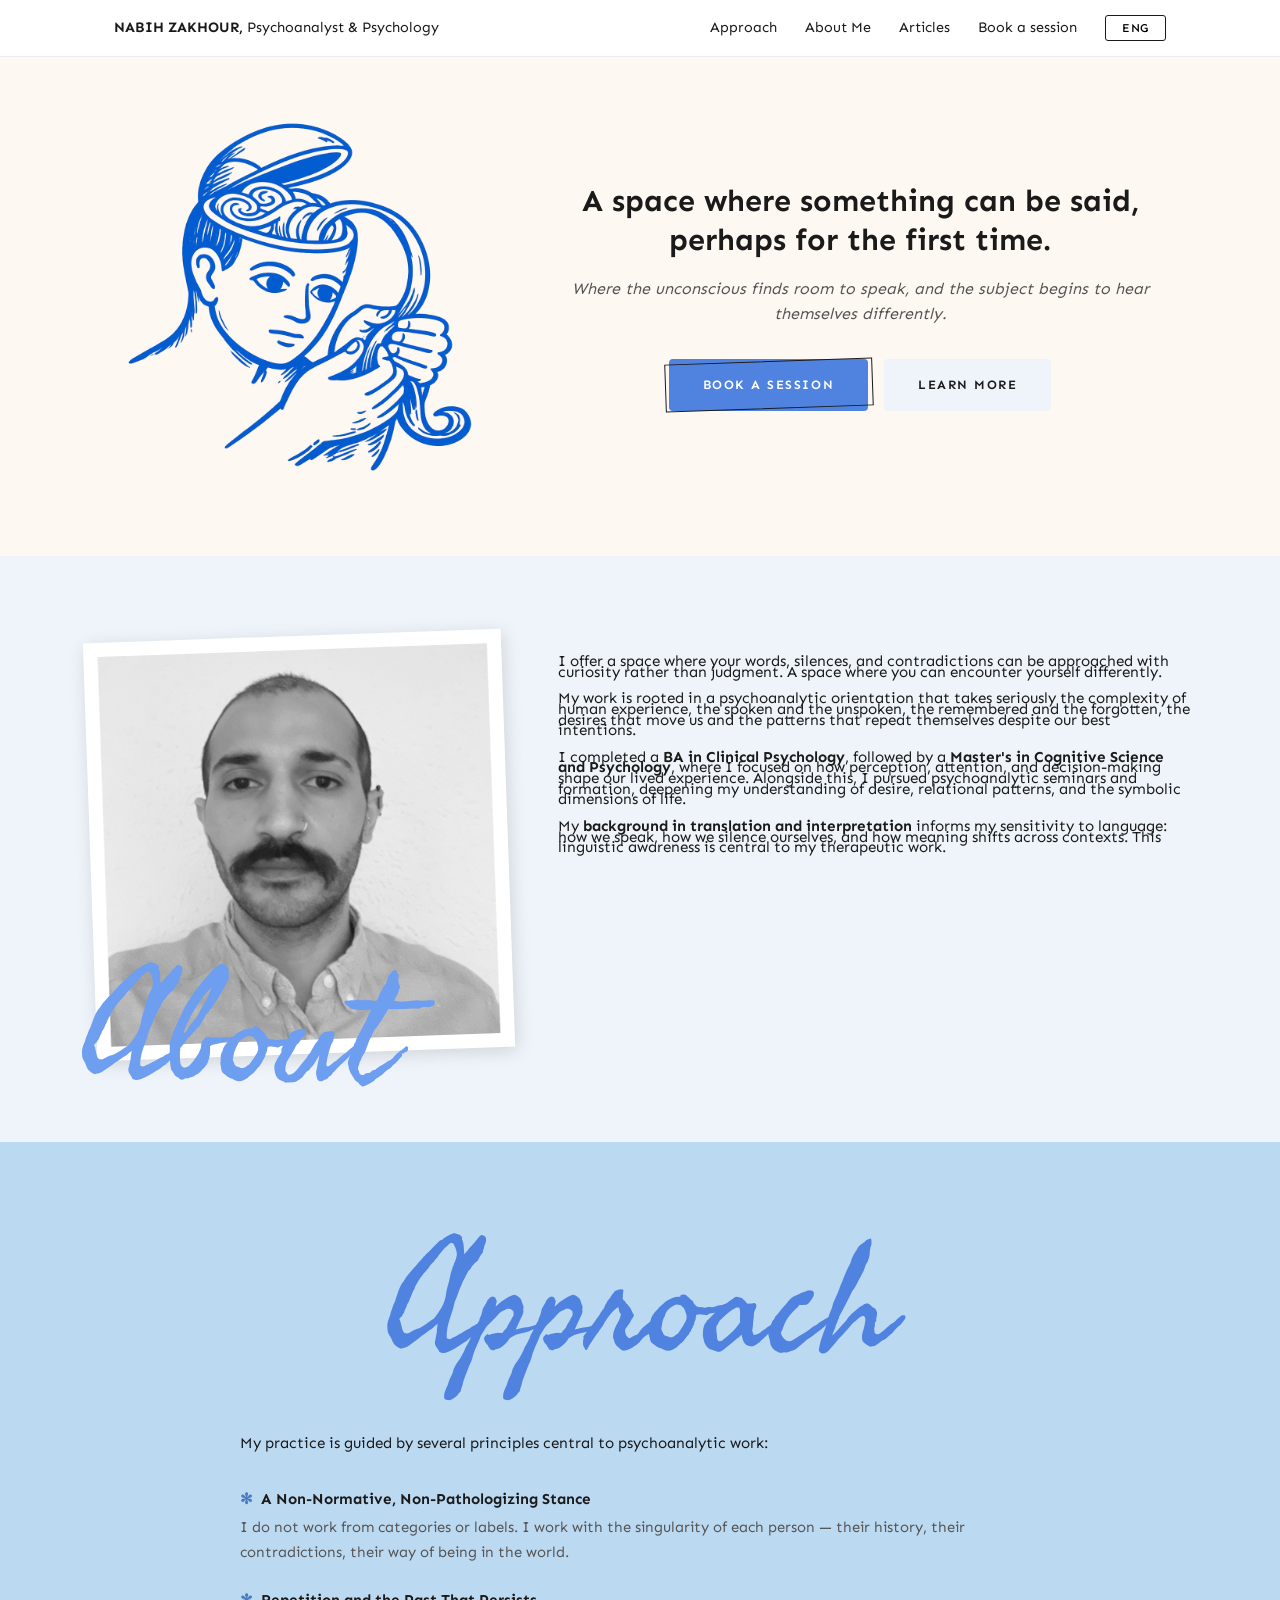
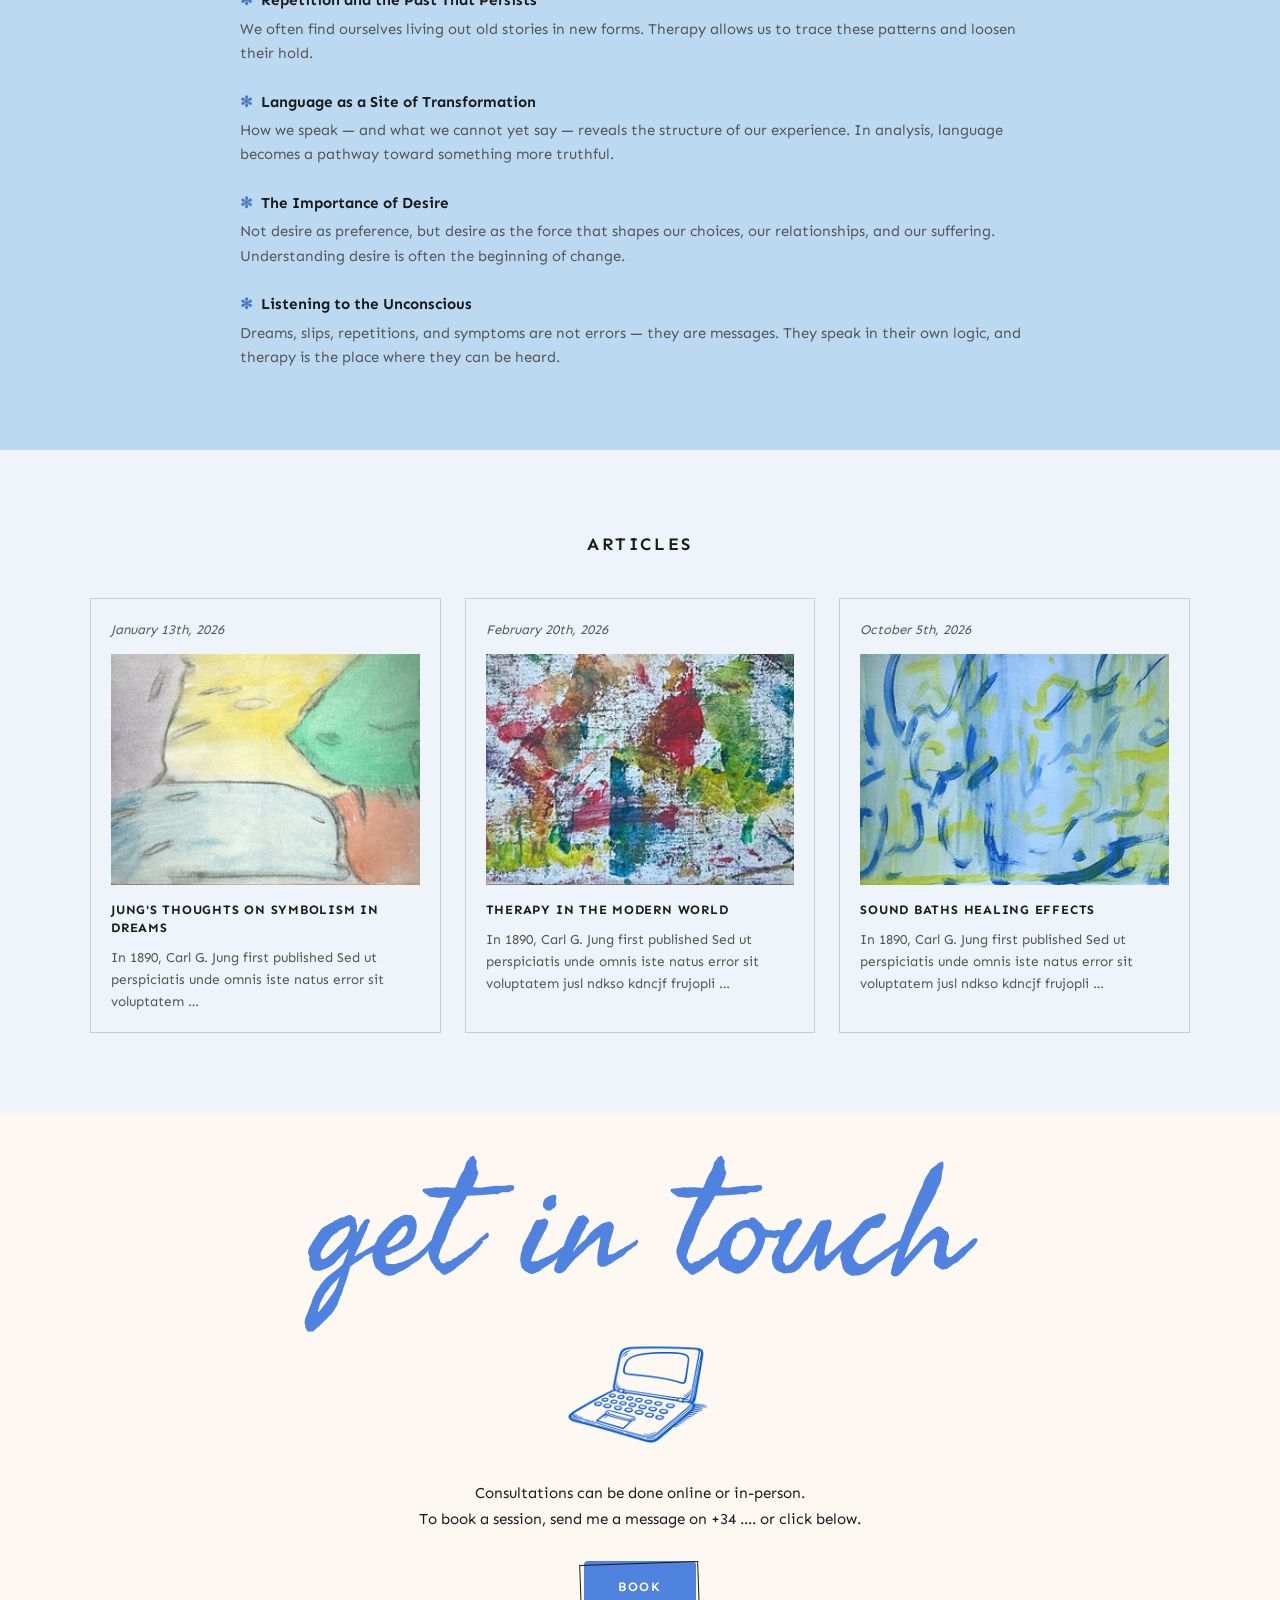
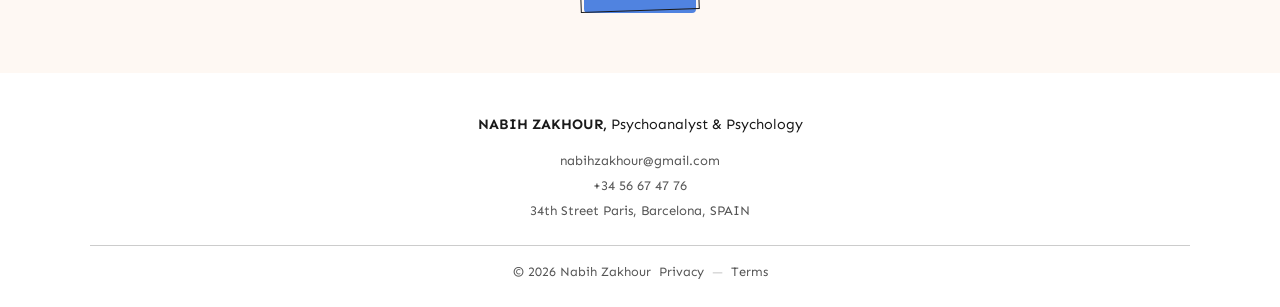
==== commit 33952657: "Deleted unecessary indexV2" ====
--- a/index.html
+++ b/index.html
@@ -22,8 +22,8 @@
         <span></span><span></span><span></span>
       </button>
       <nav class="header__nav" id="main-nav">
-        <a href="#about" class="header__nav-link">About</a>
         <a href="#approach" class="header__nav-link">Approach</a>
+        <a href="about.html" class="header__nav-link">About Me</a>
         <a href="#articles" class="header__nav-link">Articles</a>
         <a href="#contact" class="header__nav-link">Book a session</a>
         <button class="header__lang-btn">ENG</button>
@@ -41,8 +41,11 @@
       <div class="hero__content">
         <h1 class="hero__title">A space where something can be said, perhaps for the first time.</h1>
         <p class="hero__subtitle">Where the unconscious finds room to speak, and the subject begins to hear themselves differently.</p>
-        <div class="btn-tilted-wrap">
-          <a href="#contact" class="btn btn--primary">BOOK A SESSION</a>
+        <div class="hero__buttons">
+          <div class="btn-tilted-wrap">
+            <a href="#contact" class="btn btn--primary">BOOK A SESSION</a>
+          </div>
+          <a href="#approach" class="btn btn--light">LEARN MORE</a>
         </div>
       </div>
     </div>
--- a/css/style.css
+++ b/css/style.css
@@ -89,6 +89,23 @@
     color: var(--color-white);
 }
 
+.btn--light {
+    background: #eef4f9;
+    color: var(--color-black);
+    border: 2px solid #eef4f9;
+    border-radius: 4px;
+}
+
+.btn--light:hover {
+    background: #dce8f3;
+    border-color: #dce8f3;
+}
+
+.btn--small {
+    font-size: 0.7rem;
+    padding: 10px 22px;
+}
+
 .btn--outline {
     background: #5083e0;
     color: var(--color-white);
@@ -98,6 +115,19 @@
 
 .btn--outline:hover {
     background: #3a6cc5;
+    color: var(--color-white);
+}
+
+.btn--outline-light {
+    background: transparent;
+    color: var(--color-black);
+    border: 2px solid var(--color-black);
+    border-radius: 4px;
+}
+
+.btn--outline-light:hover {
+    background: #5083e0;
+    border-color: #5083e0;
     color: var(--color-white);
 }
 
@@ -265,6 +295,14 @@
     line-height: 1.6;
 }
 
+.hero__buttons {
+    display: flex;
+    align-items: center;
+    justify-content: center;
+    gap: 16px;
+    flex-wrap: wrap;
+}
+
 /* =========================================
    About Section
    ========================================= */
@@ -323,7 +361,7 @@
 
 .about__content p {
     font-size: 0.95rem;
-    line-height: 1.7;
+    line-height: 0.7;
     margin-bottom: 16px;
     color: var(--color-black);
 }
@@ -584,6 +622,81 @@
 }
 
 /* =========================================
+   About Page
+   ========================================= */
+
+.about-page-hero {
+    margin-top: var(--header-height);
+    background: #eef4f9;
+    padding: 60px 24px;
+    text-align: center;
+}
+
+.about-page-hero__inner {
+    max-width: var(--max-width);
+    margin: 0 auto;
+}
+
+.about-page-hero__title {
+    font-family: var(--font-script);
+    font-size: 4rem;
+    color: #5083e0;
+    margin-bottom: 12px;
+}
+
+.about-page-hero__subtitle {
+    font-family: var(--font-serif);
+    font-size: 1rem;
+    font-style: italic;
+    color: var(--color-gray);
+}
+
+.about-page {
+    padding: 60px 24px;
+    background: var(--color-white);
+}
+
+.about-page__inner {
+    max-width: var(--max-width);
+    margin: 0 auto;
+    display: flex;
+    gap: 50px;
+    align-items: flex-start;
+}
+
+.about-page__image-wrapper {
+    flex: 0 0 35%;
+    position: sticky;
+    top: calc(var(--header-height) + 24px);
+}
+
+.about-page__content {
+    flex: 1;
+}
+
+.about-page__content h2 {
+    font-size: 1.6rem;
+    margin-bottom: 16px;
+    margin-top: 32px;
+}
+
+.about-page__content h2:first-child {
+    margin-top: 0;
+}
+
+.about-page__content p {
+    font-size: 0.95rem;
+    line-height: 1.7;
+    margin-bottom: 16px;
+    color: var(--color-black);
+}
+
+.about-page__cta {
+    margin-top: 40px;
+    text-align: center;
+}
+
+/* =========================================
    Responsive Design
    ========================================= */
 
@@ -615,6 +728,17 @@
 
     .about__label {
         font-size: 4rem;
+    }
+
+    .about-page__inner {
+        flex-direction: column;
+    }
+
+    .about-page__image-wrapper {
+        flex: none;
+        max-width: 350px;
+        margin: 0 auto;
+        position: static;
     }
 
     .articles__grid {
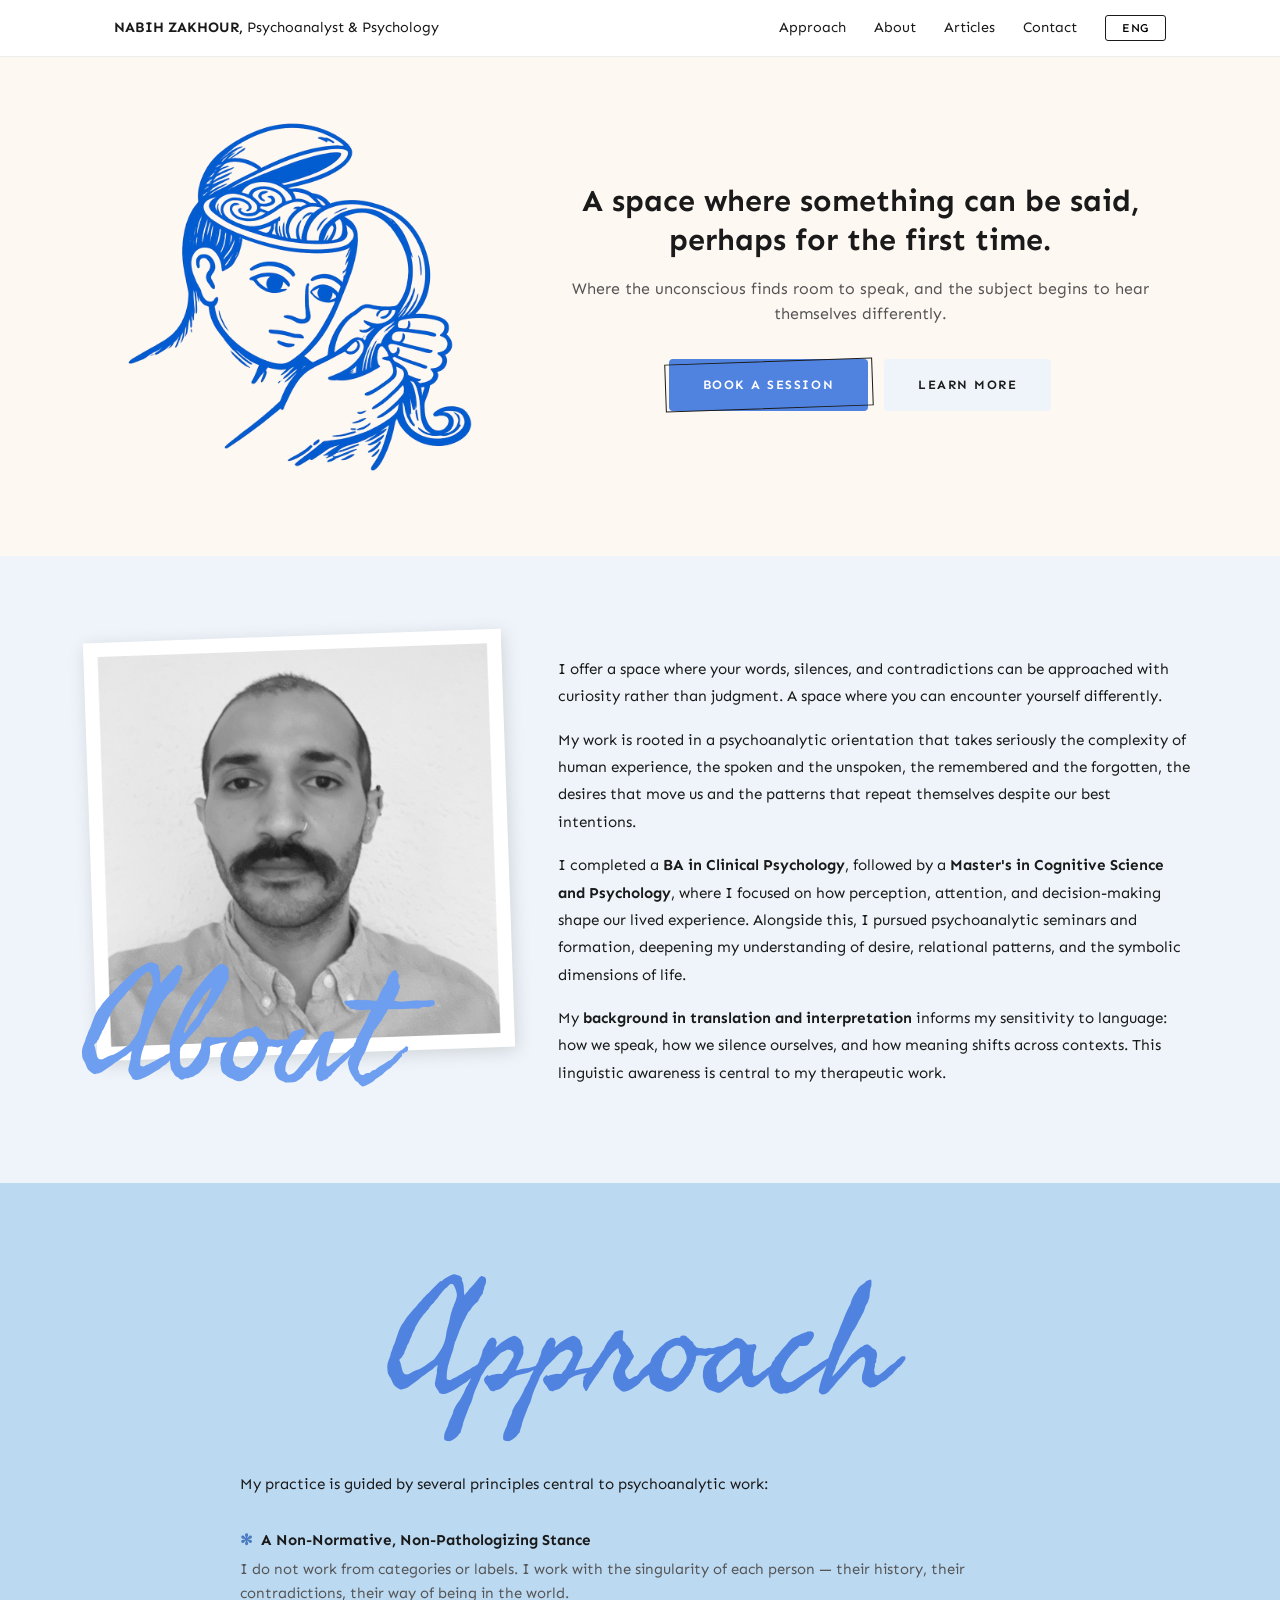
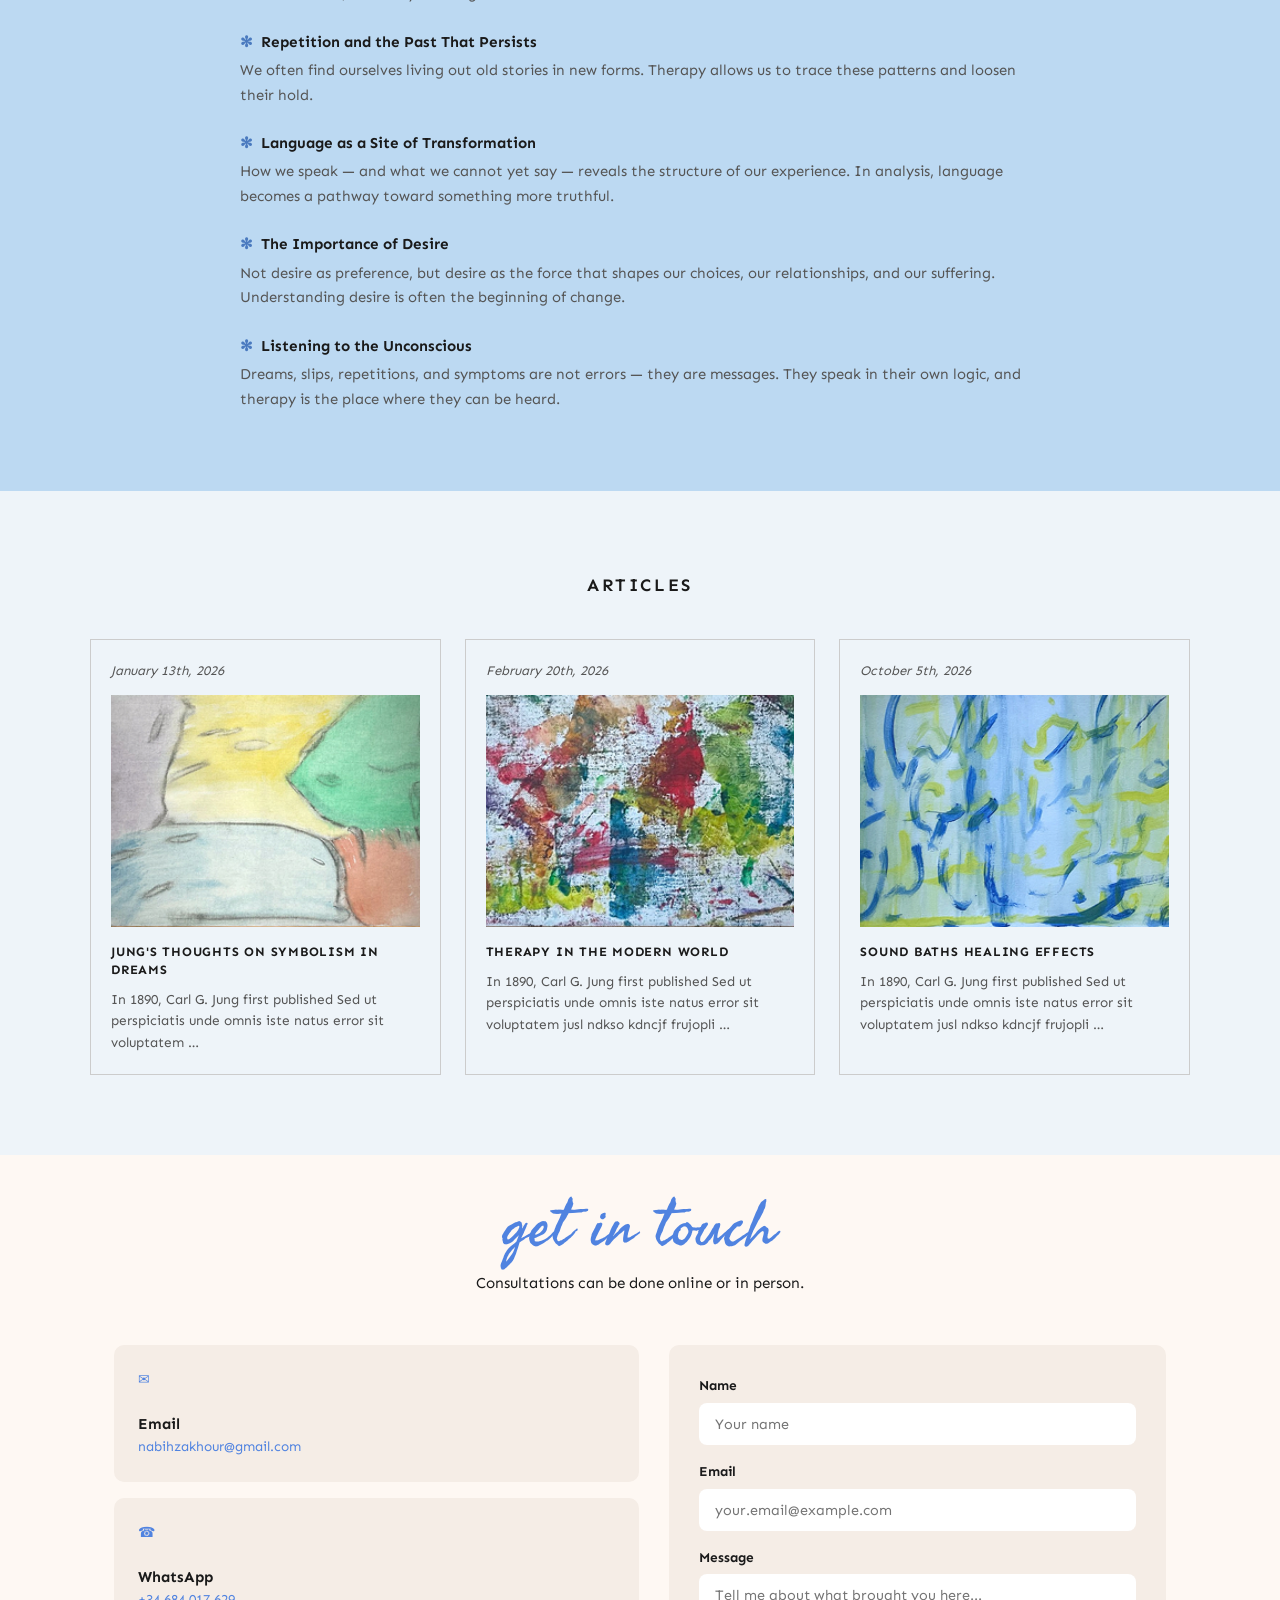
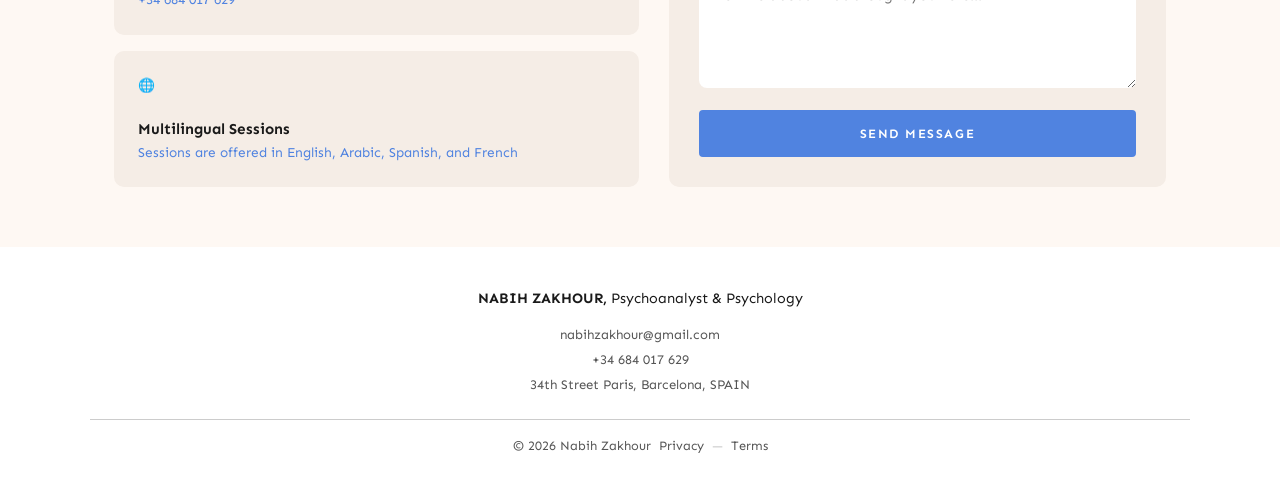
==== commit 72141e78: "Big updates: added contact form" ====
--- a/index.html
+++ b/index.html
@@ -1,189 +1,379 @@
-<!DOCTYPE html>
+<!doctype html>
 <html lang="en">
-<head>
-  <meta charset="UTF-8">
-  <meta name="viewport" content="width=device-width, initial-scale=1.0">
-  <title>Nabih Zakhour — Psychoanalyst & Psychology</title>
-  <meta name="description" content="A space where something can be said, perhaps for the first time. Psychoanalytic practice by Nabih Zakhour in Barcelona, Spain.">
-  <link rel="preconnect" href="https://fonts.googleapis.com">
-  <link rel="preconnect" href="https://fonts.gstatic.com" crossorigin>
-  <link href="https://fonts.googleapis.com/css2?family=Seaweed+Script&family=Sen:wght@400;500;600;700;800&display=swap" rel="stylesheet">
-  <link rel="stylesheet" href="css/style.css">
-</head>
-<body>
-
-  <!-- Header -->
-  <header class="header" id="header">
-    <div class="header__inner">
-      <a href="#" class="header__logo">
-        <span class="header__name">NABIH ZAKHOUR,</span> Psychoanalyst &amp; Psychology
-      </a>
-      <button class="header__menu-toggle" aria-label="Toggle menu" aria-expanded="false">
-        <span></span><span></span><span></span>
-      </button>
-      <nav class="header__nav" id="main-nav">
-        <a href="#approach" class="header__nav-link">Approach</a>
-        <a href="about.html" class="header__nav-link">About Me</a>
-        <a href="#articles" class="header__nav-link">Articles</a>
-        <a href="#contact" class="header__nav-link">Book a session</a>
-        <button class="header__lang-btn">ENG</button>
-      </nav>
-    </div>
-  </header>
-
-  <!-- Hero Section -->
-  <section class="hero" id="hero">
-    <div class="hero__inner">
-      <div class="hero__illustration">
-        <!-- Replace with actual illustration -->
-        <img src="assets/images/hero-illustration.png" alt="Illustration of a person" class="hero__illustration-img">
-      </div>
-      <div class="hero__content">
-        <h1 class="hero__title">A space where something can be said, perhaps for the first time.</h1>
-        <p class="hero__subtitle">Where the unconscious finds room to speak, and the subject begins to hear themselves differently.</p>
-        <div class="hero__buttons">
-          <div class="btn-tilted-wrap">
-            <a href="#contact" class="btn btn--primary">BOOK A SESSION</a>
-          </div>
-          <a href="#approach" class="btn btn--light">LEARN MORE</a>
-        </div>
-      </div>
-    </div>
-  </section>
-
-  <!-- About Section -->
-  <section class="about" id="about">
-    <div class="about__inner">
-      <div class="about__image-wrapper">
-        <div class="about__photo-frame">
-          <img src="assets/images/portrait.jpg" alt="Nabih Zakhour" class="about__portrait">
-        </div>
-        <span class="about__label">About</span>
-      </div>
-      <div class="about__content">
-        <p>I offer a space where your words, silences, and contradictions can be approached with curiosity rather than judgment. A space where you can encounter yourself differently.</p>
-
-        <p>My work is rooted in a psychoanalytic orientation that takes seriously the complexity of human experience, the spoken and the unspoken, the remembered and the forgotten, the desires that move us and the patterns that repeat themselves despite our best intentions.</p>
-
-        <p>I completed a <strong>BA in Clinical Psychology</strong>, followed by a <strong>Master's in Cognitive Science and Psychology</strong>, where I focused on how perception, attention, and decision-making shape our lived experience. Alongside this, I pursued psychoanalytic seminars and formation, deepening my understanding of desire, relational patterns, and the symbolic dimensions of life.</p>
-
-        <p>My <strong>background in translation and interpretation</strong> informs my sensitivity to language: how we speak, how we silence ourselves, and how meaning shifts across contexts. This linguistic awareness is central to my therapeutic work.</p>
-      </div>
-    </div>
-  </section>
-
-  <!-- Approach Section -->
-  <section class="approach" id="approach">
-    <div class="approach__inner">
-      <h2 class="approach__title">Approach</h2>
-
-      <p class="approach__intro">My practice is guided by several principles central to psychoanalytic work:</p>
-
-      <div class="approach__principles">
-        <div class="approach__principle">
-          <h3><span class="approach__marker">✻</span> A Non-Normative, Non-Pathologizing Stance</h3>
-          <p>I do not work from categories or labels. I work with the singularity of each person — their history, their contradictions, their way of being in the world.</p>
-        </div>
-
-        <div class="approach__principle">
-          <h3><span class="approach__marker">✻</span> Repetition and the Past That Persists</h3>
-          <p>We often find ourselves living out old stories in new forms. Therapy allows us to trace these patterns and loosen their hold.</p>
-        </div>
-
-        <div class="approach__principle">
-          <h3><span class="approach__marker">✻</span> Language as a Site of Transformation</h3>
-          <p>How we speak — and what we cannot yet say — reveals the structure of our experience. In analysis, language becomes a pathway toward something more truthful.</p>
-        </div>
-
-        <div class="approach__principle">
-          <h3><span class="approach__marker">✻</span> The Importance of Desire</h3>
-          <p>Not desire as preference, but desire as the force that shapes our choices, our relationships, and our suffering. Understanding desire is often the beginning of change.</p>
-        </div>
-
-        <div class="approach__principle">
-          <h3><span class="approach__marker">✻</span> Listening to the Unconscious</h3>
-          <p>Dreams, slips, repetitions, and symptoms are not errors — they are messages. They speak in their own logic, and therapy is the place where they can be heard.</p>
-        </div>
-      </div>
-    </div>
-  </section>
-
-  <!-- Articles Section -->
-  <section class="articles" id="articles">
-    <div class="articles__inner">
-      <h2 class="articles__title">ARTICLES</h2>
-
-      <div class="articles__grid">
-        <article class="article-card">
-          <span class="article-card__date">January 13th, 2026</span>
-          <div class="article-card__image">
-            <!-- Replace with actual article image -->
-            <img src="assets/images/article_1.jpg" alt="Jung's thoughts on symbolism in dreams">
-          </div>
-          <h3 class="article-card__title">JUNG'S THOUGHTS ON SYMBOLISM IN DREAMS</h3>
-          <p class="article-card__excerpt">In 1890, Carl G. Jung first published Sed ut perspiciatis unde omnis iste natus error sit voluptatem …</p>
-        </article>
-
-        <article class="article-card">
-          <span class="article-card__date">February 20th, 2026</span>
-          <div class="article-card__image">
-            <!-- Replace with actual article image -->
-            <img src="assets/images/article_2.jpg" alt="Therapy in the modern world">
-          </div>
-          <h3 class="article-card__title">THERAPY IN THE MODERN WORLD</h3>
-          <p class="article-card__excerpt">In 1890, Carl G. Jung first published Sed ut perspiciatis unde omnis iste natus error sit voluptatem jusl ndkso kdncjf frujopli …</p>
-        </article>
-
-        <article class="article-card">
-          <span class="article-card__date">October 5th, 2026</span>
-          <div class="article-card__image">
-            <!-- Replace with actual article image -->
-            <img src="assets/images/article_3.jpg" alt="Sound baths healing effects">
-          </div>
-          <h3 class="article-card__title">SOUND BATHS HEALING EFFECTS</h3>
-          <p class="article-card__excerpt">In 1890, Carl G. Jung first published Sed ut perspiciatis unde omnis iste natus error sit voluptatem jusl ndkso kdncjf frujopli …</p>
-        </article>
-      </div>
-    </div>
-  </section>
-
-  <!-- Contact Section -->
-  <section class="contact" id="contact">
-    <div class="contact__banner">
-      <h2 class="contact__title">get in touch</h2>
-    </div>
-    <div class="contact__inner">
-      <div class="contact__content">
-        <div class="contact__illustration">
-          <!-- Replace with actual laptop illustration -->
-          <img src="assets/images/laptop-illustration.png" alt="Laptop illustration" class="contact__illustration-img">
-        </div>
-        <p class="contact__text">Consultations can be done online or in-person.<br>To book a session, send me a message on +34 .... or click below.</p>
-        <div class="btn-tilted-wrap">
-          <a href="#" class="btn btn--outline">BOOK</a>
-        </div>
-      </div>
-    </div>
-  </section>
-
-  <!-- Footer -->
-  <footer class="footer">
-    <div class="footer__inner">
-      <p class="footer__brand"><strong>NABIH ZAKHOUR,</strong> Psychoanalyst &amp; Psychology</p>
-      <div class="footer__contact">
-        <a href="mailto:nabihzakhour@gmail.com">nabihzakhour@gmail.com</a>
-        <span>+34 56 67 47 76</span>
-        <span>34th Street Paris, Barcelona, SPAIN</span>
-      </div>
-      <div class="footer__bottom">
-        <span>&copy; 2026 Nabih Zakhour</span>
-        <a href="#">Privacy</a>
-        <span class="footer__sep">—</span>
-        <a href="#">Terms</a>
-      </div>
-    </div>
-  </footer>
-
-  <script src="js/main.js"></script>
-</body>
+    <head>
+        <meta charset="UTF-8" />
+        <meta name="viewport" content="width=device-width, initial-scale=1.0" />
+        <title>Nabih Zakhour — Psychoanalyst & Psychology</title>
+        <meta
+            name="description"
+            content="A space where something can be said, perhaps for the first time. Psychoanalytic practice by Nabih Zakhour in Barcelona, Spain."
+        />
+        <link rel="preconnect" href="https://fonts.googleapis.com" />
+        <link rel="preconnect" href="https://fonts.gstatic.com" crossorigin />
+        <link
+            href="https://fonts.googleapis.com/css2?family=Seaweed+Script&family=Sen:wght@400;500;600;700;800&display=swap"
+            rel="stylesheet"
+        />
+        <link rel="stylesheet" href="css/style.css" />
+    </head>
+    <body>
+        <!-- Header -->
+        <header class="header" id="header">
+            <div class="header__inner">
+                <a href="#" class="header__logo">
+                    <span class="header__name">NABIH ZAKHOUR,</span>
+                    Psychoanalyst &amp; Psychology
+                </a>
+                <button
+                    class="header__menu-toggle"
+                    aria-label="Toggle menu"
+                    aria-expanded="false"
+                >
+                    <span></span><span></span><span></span>
+                </button>
+                <nav class="header__nav" id="main-nav">
+                    <a href="#approach" class="header__nav-link">Approach</a>
+                    <a href="about.html" class="header__nav-link">About</a>
+                    <a href="#articles" class="header__nav-link">Articles</a>
+                    <a href="#contact" class="header__nav-link">Contact</a>
+                    <button class="header__lang-btn">ENG</button>
+                </nav>
+            </div>
+        </header>
+
+        <!-- Hero Section -->
+        <section class="hero" id="hero">
+            <div class="hero__inner">
+                <div class="hero__illustration">
+                    <!-- Replace with actual illustration -->
+                    <img
+                        src="assets/images/hero-illustration.png"
+                        alt="Illustration of a person"
+                        class="hero__illustration-img"
+                    />
+                </div>
+                <div class="hero__content">
+                    <h1 class="hero__title">
+                        A space where something can be said, perhaps for the
+                        first time.
+                    </h1>
+                    <p class="hero__subtitle">
+                        Where the unconscious finds room to speak, and the
+                        subject begins to hear themselves differently.
+                    </p>
+                    <div class="hero__buttons">
+                        <div class="btn-tilted-wrap">
+                            <a href="#contact" class="btn btn--primary"
+                                >BOOK A SESSION</a
+                            >
+                        </div>
+                        <a href="#approach" class="btn btn--light"
+                            >LEARN MORE</a
+                        >
+                    </div>
+                </div>
+            </div>
+        </section>
+
+        <!-- About Section -->
+        <section class="about" id="about">
+            <div class="about__inner">
+                <div class="about__image-wrapper">
+                    <div class="about__photo-frame">
+                        <img
+                            src="assets/images/portrait.jpg"
+                            alt="Nabih Zakhour"
+                            class="about__portrait"
+                        />
+                    </div>
+                    <span class="about__label">About</span>
+                </div>
+                <div class="about__content">
+                    <p>
+                        I offer a space where your words, silences, and
+                        contradictions can be approached with curiosity rather
+                        than judgment. A space where you can encounter yourself
+                        differently.
+                    </p>
+
+                    <p>
+                        My work is rooted in a psychoanalytic orientation that
+                        takes seriously the complexity of human experience, the
+                        spoken and the unspoken, the remembered and the
+                        forgotten, the desires that move us and the patterns
+                        that repeat themselves despite our best intentions.
+                    </p>
+
+                    <p>
+                        I completed a
+                        <strong>BA in Clinical Psychology</strong>, followed by
+                        a
+                        <strong
+                            >Master's in Cognitive Science and
+                            Psychology</strong
+                        >, where I focused on how perception, attention, and
+                        decision-making shape our lived experience. Alongside
+                        this, I pursued psychoanalytic seminars and formation,
+                        deepening my understanding of desire, relational
+                        patterns, and the symbolic dimensions of life.
+                    </p>
+
+                    <p>
+                        My
+                        <strong
+                            >background in translation and
+                            interpretation</strong
+                        >
+                        informs my sensitivity to language: how we speak, how we
+                        silence ourselves, and how meaning shifts across
+                        contexts. This linguistic awareness is central to my
+                        therapeutic work.
+                    </p>
+                </div>
+            </div>
+        </section>
+
+        <!-- Approach Section -->
+        <section class="approach" id="approach">
+            <div class="approach__inner">
+                <h2 class="approach__title">Approach</h2>
+
+                <p class="approach__intro">
+                    My practice is guided by several principles central to
+                    psychoanalytic work:
+                </p>
+
+                <div class="approach__principles">
+                    <div class="approach__principle">
+                        <h3>
+                            <span class="approach__marker">✻</span> A
+                            Non-Normative, Non-Pathologizing Stance
+                        </h3>
+                        <p>
+                            I do not work from categories or labels. I work with
+                            the singularity of each person — their history,
+                            their contradictions, their way of being in the
+                            world.
+                        </p>
+                    </div>
+
+                    <div class="approach__principle">
+                        <h3>
+                            <span class="approach__marker">✻</span> Repetition
+                            and the Past That Persists
+                        </h3>
+                        <p>
+                            We often find ourselves living out old stories in
+                            new forms. Therapy allows us to trace these patterns
+                            and loosen their hold.
+                        </p>
+                    </div>
+
+                    <div class="approach__principle">
+                        <h3>
+                            <span class="approach__marker">✻</span> Language as
+                            a Site of Transformation
+                        </h3>
+                        <p>
+                            How we speak — and what we cannot yet say — reveals
+                            the structure of our experience. In analysis,
+                            language becomes a pathway toward something more
+                            truthful.
+                        </p>
+                    </div>
+
+                    <div class="approach__principle">
+                        <h3>
+                            <span class="approach__marker">✻</span> The
+                            Importance of Desire
+                        </h3>
+                        <p>
+                            Not desire as preference, but desire as the force
+                            that shapes our choices, our relationships, and our
+                            suffering. Understanding desire is often the
+                            beginning of change.
+                        </p>
+                    </div>
+
+                    <div class="approach__principle">
+                        <h3>
+                            <span class="approach__marker">✻</span> Listening to
+                            the Unconscious
+                        </h3>
+                        <p>
+                            Dreams, slips, repetitions, and symptoms are not
+                            errors — they are messages. They speak in their own
+                            logic, and therapy is the place where they can be
+                            heard.
+                        </p>
+                    </div>
+                </div>
+            </div>
+        </section>
+
+        <!-- Articles Section -->
+        <section class="articles" id="articles">
+            <div class="articles__inner">
+                <h2 class="articles__title">ARTICLES</h2>
+
+                <div class="articles__grid">
+                    <article class="article-card">
+                        <span class="article-card__date"
+                            >January 13th, 2026</span
+                        >
+                        <div class="article-card__image">
+                            <!-- Replace with actual article image -->
+                            <img
+                                src="assets/images/article_1.jpg"
+                                alt="Jung's thoughts on symbolism in dreams"
+                            />
+                        </div>
+                        <h3 class="article-card__title">
+                            JUNG'S THOUGHTS ON SYMBOLISM IN DREAMS
+                        </h3>
+                        <p class="article-card__excerpt">
+                            In 1890, Carl G. Jung first published Sed ut
+                            perspiciatis unde omnis iste natus error sit
+                            voluptatem …
+                        </p>
+                    </article>
+
+                    <article class="article-card">
+                        <span class="article-card__date"
+                            >February 20th, 2026</span
+                        >
+                        <div class="article-card__image">
+                            <!-- Replace with actual article image -->
+                            <img
+                                src="assets/images/article_2.jpg"
+                                alt="Therapy in the modern world"
+                            />
+                        </div>
+                        <h3 class="article-card__title">
+                            THERAPY IN THE MODERN WORLD
+                        </h3>
+                        <p class="article-card__excerpt">
+                            In 1890, Carl G. Jung first published Sed ut
+                            perspiciatis unde omnis iste natus error sit
+                            voluptatem jusl ndkso kdncjf frujopli …
+                        </p>
+                    </article>
+
+                    <article class="article-card">
+                        <span class="article-card__date"
+                            >October 5th, 2026</span
+                        >
+                        <div class="article-card__image">
+                            <!-- Replace with actual article image -->
+                            <img
+                                src="assets/images/article_3.jpg"
+                                alt="Sound baths healing effects"
+                            />
+                        </div>
+                        <h3 class="article-card__title">
+                            SOUND BATHS HEALING EFFECTS
+                        </h3>
+                        <p class="article-card__excerpt">
+                            In 1890, Carl G. Jung first published Sed ut
+                            perspiciatis unde omnis iste natus error sit
+                            voluptatem jusl ndkso kdncjf frujopli …
+                        </p>
+                    </article>
+                </div>
+            </div>
+        </section>
+
+        <!-- Contact Section -->
+        <section class="contact contact--about" id="contact">
+            <div class="contact__banner">
+                <h2 class="contact__title">get in touch</h2>
+                <p class="contact__subtitle">
+                    Consultations can be done online or in person.
+                </p>
+            </div>
+            <div class="get-in-touch__grid">
+                <div class="get-in-touch__info">
+                    <div class="get-in-touch__card">
+                        <span class="get-in-touch__icon">&#9993;</span>
+                        <strong>Email</strong>
+                        <a href="mailto:nabihzakhour@gmail.com"
+                            >nabihzakhour@gmail.com</a
+                        >
+                    </div>
+                    <div class="get-in-touch__card">
+                        <span class="get-in-touch__icon">&#9742;</span>
+                        <strong>WhatsApp</strong>
+                        <a href="tel:+34566747476">+34 684 017 629</a>
+                    </div>
+                    <div class="get-in-touch__card">
+                        <span class="get-in-touch__icon">&#127760;</span>
+                        <strong>Multilingual Sessions</strong>
+                        <span
+                            >Sessions are offered in English,
+                            Arabic, Spanish, and French</span
+                        >
+                    </div>
+                </div>
+                <form class="get-in-touch__form" onsubmit="return false;">
+                    <label class="get-in-touch__form-label" for="git-name"
+                        >Name</label
+                    >
+                    <input
+                        class="get-in-touch__form-input"
+                        type="text"
+                        id="git-name"
+                        placeholder="Your name"
+                    />
+                    <label class="get-in-touch__form-label" for="git-email"
+                        >Email</label
+                    >
+                    <input
+                        class="get-in-touch__form-input"
+                        type="email"
+                        id="git-email"
+                        placeholder="your.email@example.com"
+                    />
+                    <label
+                        class="get-in-touch__form-label"
+                        for="git-message"
+                        >Message</label
+                    >
+                    <textarea
+                        class="get-in-touch__form-textarea"
+                        id="git-message"
+                        rows="5"
+                        placeholder="Tell me about what brought you here..."
+                    ></textarea>
+                    <button class="get-in-touch__form-btn" type="submit">
+                        Send Message
+                    </button>
+                </form>
+            </div>
+        </section>
+
+        <!-- Footer -->
+        <footer class="footer">
+            <div class="footer__inner">
+                <p class="footer__brand">
+                    <strong>NABIH ZAKHOUR,</strong> Psychoanalyst &amp;
+                    Psychology
+                </p>
+                <div class="footer__contact">
+                    <a href="mailto:nabihzakhour@gmail.com"
+                        >nabihzakhour@gmail.com</a
+                    >
+                    <span>+34 684 017 629</span>
+                    <span>34th Street Paris, Barcelona, SPAIN</span>
+                </div>
+                <div class="footer__bottom">
+                    <span>&copy; 2026 Nabih Zakhour</span>
+                    <a href="#">Privacy</a>
+                    <span class="footer__sep">—</span>
+                    <a href="#">Terms</a>
+                </div>
+            </div>
+        </footer>
+
+        <script src="js/main.js"></script>
+    </body>
 </html>
--- a/css/style.css
+++ b/css/style.css
@@ -289,7 +289,6 @@
 .hero__subtitle {
     font-family: var(--font-serif);
     font-size: 1rem;
-    font-style: italic;
     color: var(--color-gray);
     margin-bottom: 32px;
     line-height: 1.6;
@@ -361,7 +360,7 @@
 
 .about__content p {
     font-size: 0.95rem;
-    line-height: 0.7;
+    line-height: 1.8;
     margin-bottom: 16px;
     color: var(--color-black);
 }
@@ -556,6 +555,149 @@
 }
 
 /* =========================================
+   Get In Touch (About page)
+   ========================================= */
+
+.contact--about {
+    background: #fef8f3;
+}
+
+.contact--about .contact__banner {
+    background: transparent;
+}
+
+.contact--about .contact__title {
+    color: #5083e0;
+    font-size: 4rem;
+    font-style: bold;
+}
+
+.contact--about .contact__subtitle {
+    font-family: var(--font-serif);
+    font-size: 0.95rem;
+    color: var(--color-black);
+    margin-top: 12px;
+}
+
+.get-in-touch__grid {
+    display: flex;
+    gap: 30px;
+    align-items: stretch;
+    padding: 0 24px 60px;
+    max-width: var(--max-width);
+    margin: 0 auto;
+}
+
+.get-in-touch__info {
+    flex: 1.2;
+    display: flex;
+    flex-direction: column;
+    gap: 16px;
+}
+
+.get-in-touch__card {
+    background: #f5ede6;
+    border-radius: 10px;
+    padding: 24px;
+    display: flex;
+    flex-direction: column;
+    flex: 1;
+}
+
+.get-in-touch__card strong {
+    margin-top: auto;
+}
+
+.get-in-touch__icon {
+    font-size: 1.6rem;
+    margin-bottom: 6px;
+    color: #5083e0;
+}
+
+.get-in-touch__card strong {
+    font-family: var(--font-sans);
+    font-size: 0.95rem;
+    color: var(--color-black);
+}
+
+.get-in-touch__card a,
+.get-in-touch__card span {
+    font-family: var(--font-sans);
+    font-size: 0.85rem;
+    color: #5083e0;
+    text-decoration: none;
+}
+
+.get-in-touch__card a:hover {
+    text-decoration: underline;
+}
+
+.get-in-touch__form {
+    flex: 1;
+    background: #f5ede6;
+    border-radius: 10px;
+    padding: 30px;
+    display: flex;
+    flex-direction: column;
+    gap: 6px;
+}
+
+.get-in-touch__form-label {
+    font-family: var(--font-sans);
+    font-size: 0.85rem;
+    font-weight: 700;
+    color: var(--color-black);
+    margin-top: 10px;
+}
+
+.get-in-touch__form-label:first-child {
+    margin-top: 0;
+}
+
+.get-in-touch__form-input,
+.get-in-touch__form-textarea {
+    font-family: var(--font-sans);
+    font-size: 0.9rem;
+    padding: 12px 16px;
+    border: none;
+    border-radius: 8px;
+    background: var(--color-white);
+    color: var(--color-black);
+    outline: none;
+}
+
+.get-in-touch__form-input:focus,
+.get-in-touch__form-textarea:focus {
+    box-shadow: 0 0 0 2px var(--color-blue);
+}
+
+.get-in-touch__form-textarea {
+    resize: vertical;
+    flex: 1;
+}
+
+.get-in-touch__form-btn {
+    font-family: var(--font-sans);
+    font-size: 0.8rem;
+    font-weight: 600;
+    letter-spacing: 0.12em;
+    color: var(--color-white);
+    background: #5083e0;
+    border: 2px solid #5083e0;
+    border-radius: 4px;
+    padding: 14px 32px;
+    margin-top: 16px;
+    cursor: pointer;
+    transition: all 0.3s ease;
+    text-transform: uppercase;
+}
+
+.get-in-touch__form-btn:hover {
+    background: #3a6cc5;
+    color: var(--color-white);
+}
+
+/* =========================================
    Footer
    ========================================= */
 
@@ -641,27 +783,30 @@
     font-family: var(--font-script);
     font-size: 4rem;
     color: #5083e0;
-    margin-bottom: 12px;
-}
-
-.about-page-hero__subtitle {
-    font-family: var(--font-serif);
-    font-size: 1rem;
-    font-style: italic;
-    color: var(--color-gray);
+    margin-bottom: 4px;
 }
 
 .about-page {
     padding: 60px 24px;
-    background: var(--color-white);
+    padding-top: calc(var(--header-height) + 40px);
+    background: #eef4f9;
 }
 
 .about-page__inner {
     max-width: var(--max-width);
     margin: 0 auto;
     display: flex;
+    flex-wrap: wrap;
     gap: 50px;
     align-items: flex-start;
+}
+
+.about-page__title {
+    font-family: var(--font-script);
+    font-size: 4rem;
+    font-weight: 400;
+    color: #5083e0;
+    margin-bottom: 0;
 }
 
 .about-page__image-wrapper {
@@ -675,13 +820,25 @@
 }
 
 .about-page__content h2 {
-    font-size: 1.6rem;
-    margin-bottom: 16px;
-    margin-top: 32px;
-}
-
-.about-page__content h2:first-child {
+    font-family: var(--font-sans);
+    font-weight: 700;
+    margin-bottom: 4px;
+    color: var(--color-black);
+}
+
+.about-page__content .about-page__title {
+    font-family: var(--font-script);
+    font-size: 4rem;
+    font-weight: 400;
+    color: #5083e0;
+}
+
+.about-page__content h3:first-child {
     margin-top: 0;
+}
+
+.about-page__content p > strong:first-child {
+    color: #5083e0;
 }
 
 .about-page__content p {
@@ -748,6 +905,10 @@
     .approach__title,
     .contact__title {
         font-size: 4.5rem;
+    }
+
+    .get-in-touch__grid {
+        flex-direction: column;
     }
 }
 
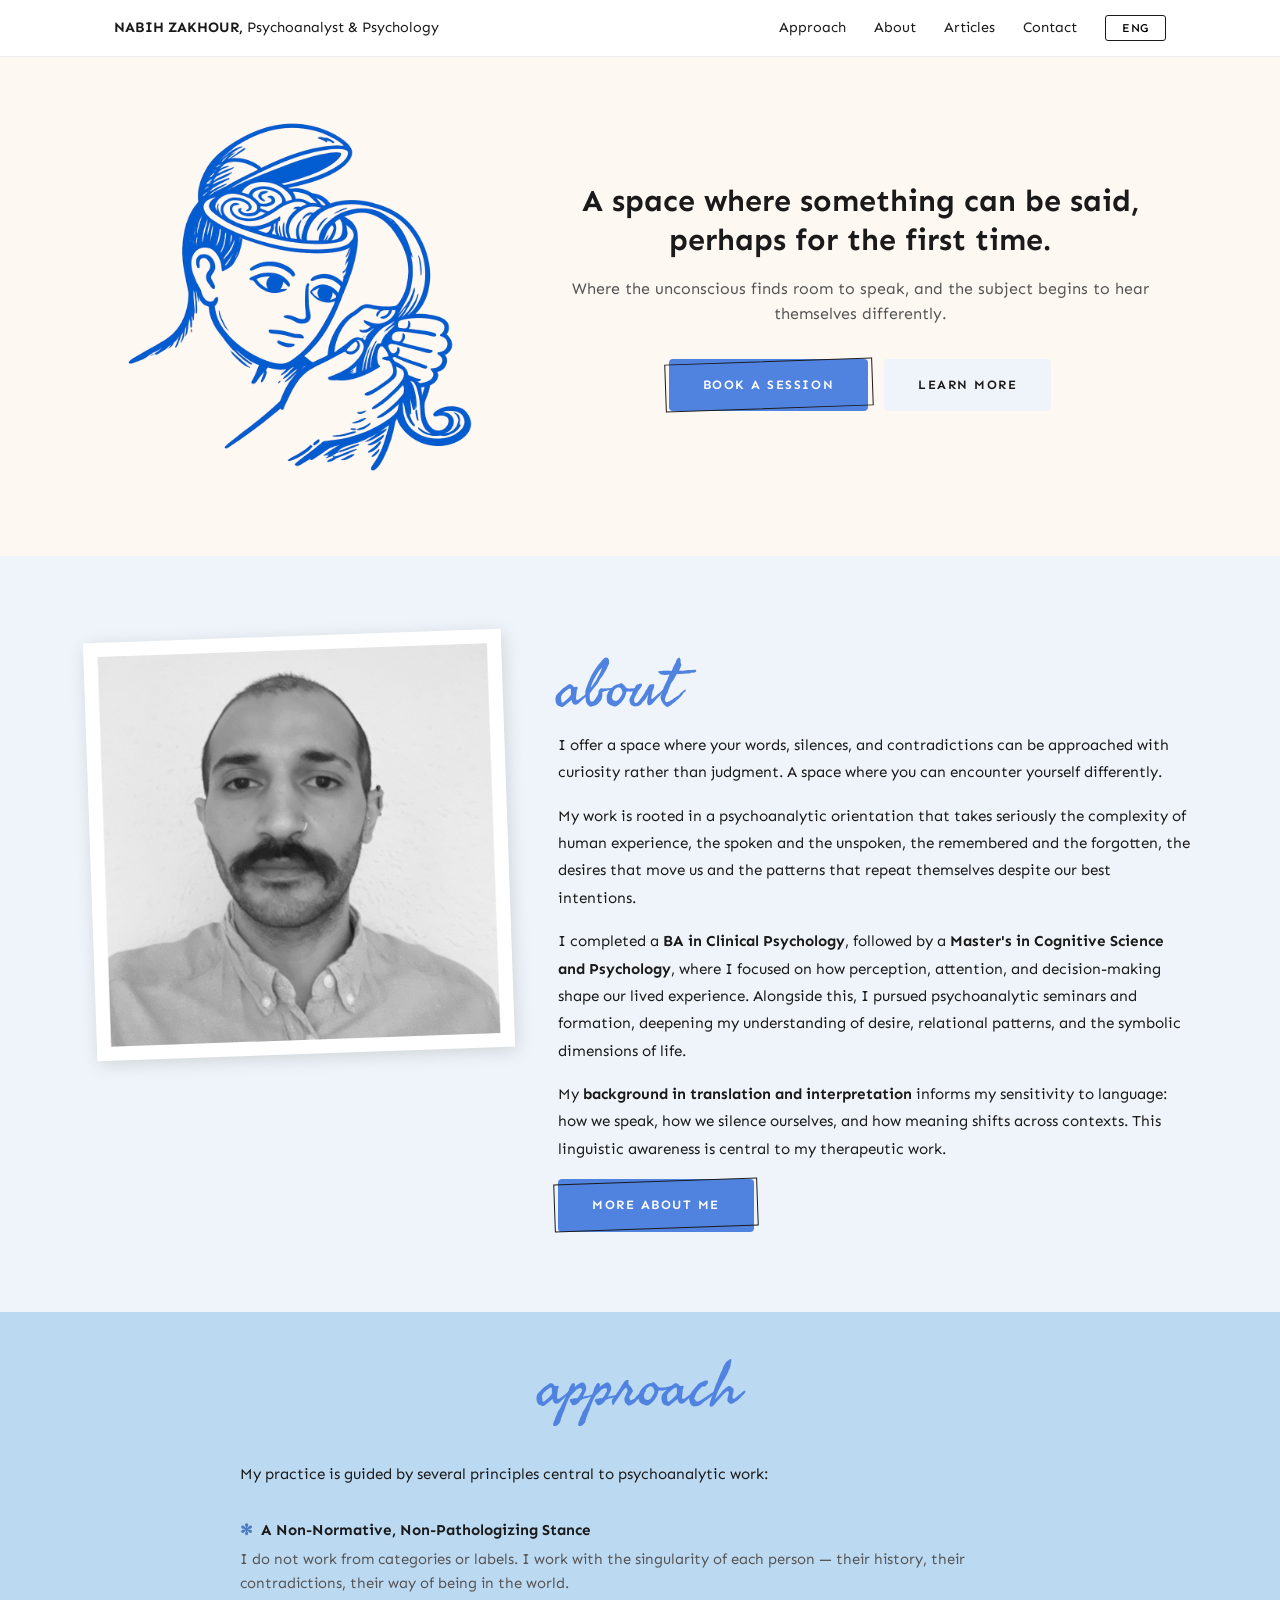
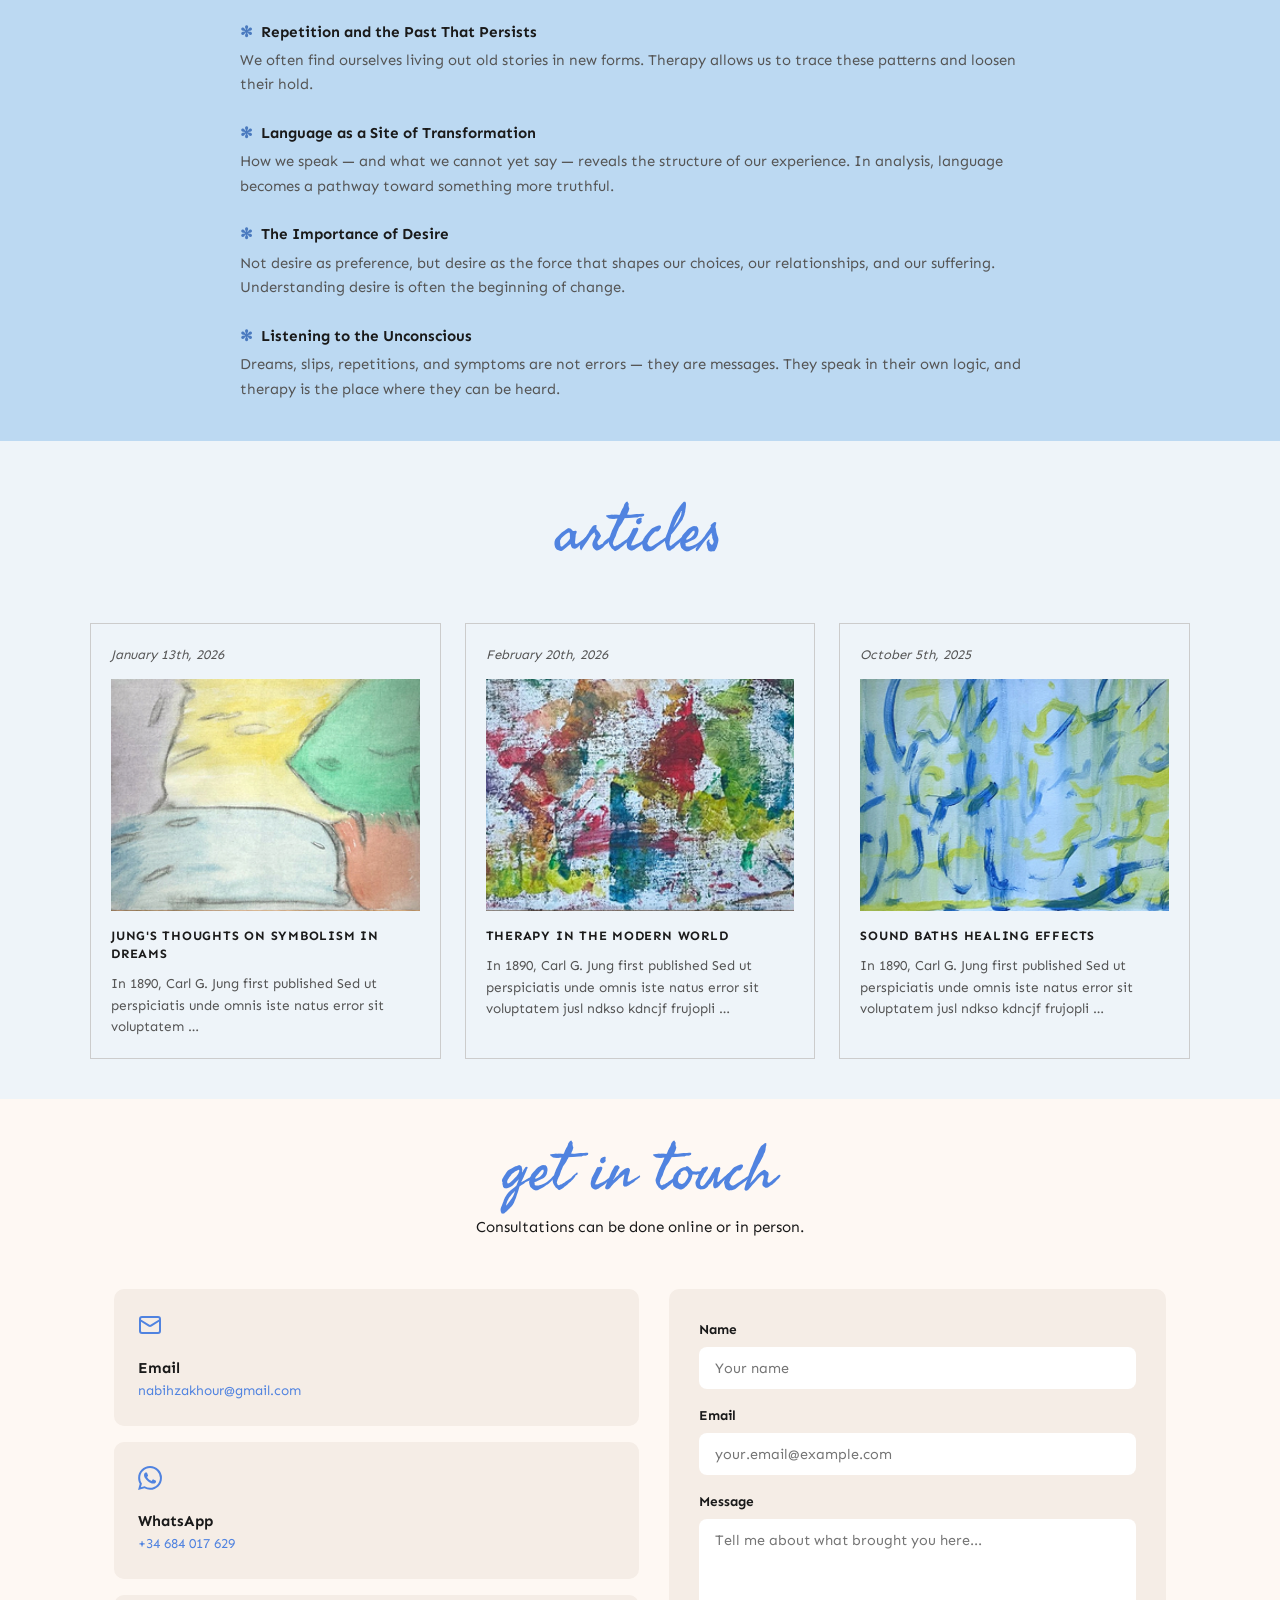
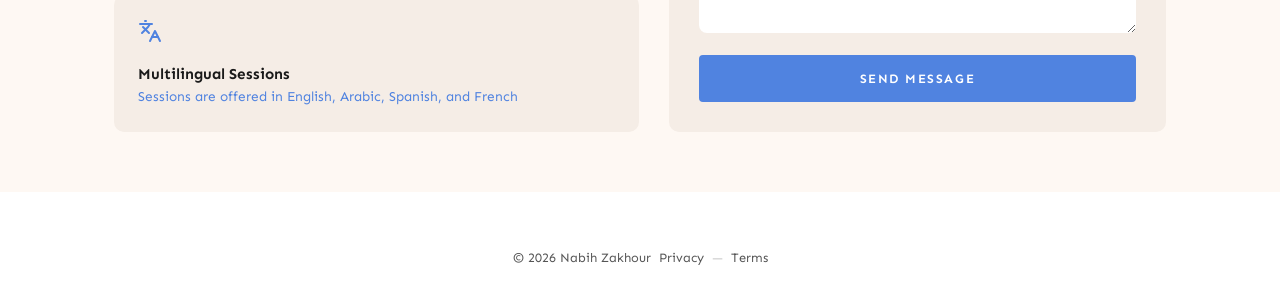
==== commit 93b470c5: "UI changes and icons added" ====
--- a/index.html
+++ b/index.html
@@ -86,9 +86,9 @@
                             class="about__portrait"
                         />
                     </div>
-                    <span class="about__label">About</span>
                 </div>
                 <div class="about__content">
+                    <span class="about__label">about</span>
                     <p>
                         I offer a space where your words, silences, and
                         contradictions can be approached with curiosity rather
@@ -129,6 +129,9 @@
                         contexts. This linguistic awareness is central to my
                         therapeutic work.
                     </p>
+                    <div class="btn-tilted-wrap">
+                        <a href="about.html" class="btn btn--primary">MORE ABOUT ME</a>
+                    </div>
                 </div>
             </div>
         </section>
@@ -136,7 +139,7 @@
         <!-- Approach Section -->
         <section class="approach" id="approach">
             <div class="approach__inner">
-                <h2 class="approach__title">Approach</h2>
+                <h2 class="approach__title">approach</h2>
 
                 <p class="approach__intro">
                     My practice is guided by several principles central to
@@ -214,7 +217,7 @@
         <!-- Articles Section -->
         <section class="articles" id="articles">
             <div class="articles__inner">
-                <h2 class="articles__title">ARTICLES</h2>
+                <h2 class="articles__title">articles</h2>
 
                 <div class="articles__grid">
                     <article class="article-card">
@@ -261,7 +264,7 @@
 
                     <article class="article-card">
                         <span class="article-card__date"
-                            >October 5th, 2026</span
+                            >October 5th, 2025</span
                         >
                         <div class="article-card__image">
                             <!-- Replace with actual article image -->
@@ -294,23 +297,23 @@
             <div class="get-in-touch__grid">
                 <div class="get-in-touch__info">
                     <div class="get-in-touch__card">
-                        <span class="get-in-touch__icon">&#9993;</span>
+                        <span class="get-in-touch__icon"><svg xmlns="http://www.w3.org/2000/svg" width="24" height="24" viewBox="0 0 24 24" fill="none" stroke="currentColor" stroke-width="2" stroke-linecap="round" stroke-linejoin="round"><rect width="20" height="16" x="2" y="4" rx="2"></rect><path d="m22 7-8.97 5.7a1.94 1.94 0 0 1-2.06 0L2 7"></path></svg></span>
                         <strong>Email</strong>
                         <a href="mailto:nabihzakhour@gmail.com"
                             >nabihzakhour@gmail.com</a
                         >
                     </div>
                     <div class="get-in-touch__card">
-                        <span class="get-in-touch__icon">&#9742;</span>
+                        <span class="get-in-touch__icon"><svg viewBox="0 0 24 24" fill="currentColor" width="24" height="24" xmlns="http://www.w3.org/2000/svg"><path d="M17.472 14.382c-.297-.149-1.758-.867-2.03-.967-.273-.099-.471-.148-.67.15-.197.297-.767.966-.94 1.164-.173.199-.347.223-.644.075-.297-.15-1.255-.463-2.39-1.475-.883-.788-1.48-1.761-1.653-2.059-.173-.297-.018-.458.13-.606.134-.133.298-.347.446-.52.149-.174.198-.298.298-.497.099-.198.05-.371-.025-.52-.075-.149-.669-1.612-.916-2.207-.242-.579-.487-.5-.669-.51-.173-.008-.371-.01-.57-.01-.198 0-.52.074-.792.372-.272.297-1.04 1.016-1.04 2.479 0 1.462 1.065 2.875 1.213 3.074.149.198 2.096 3.2 5.077 4.487.709.306 1.262.489 1.694.625.712.227 1.36.195 1.871.118.571-.085 1.758-.719 2.006-1.413.248-.694.248-1.289.173-1.413-.074-.124-.272-.198-.57-.347m-5.421 7.403h-.004a9.87 9.87 0 01-5.031-1.378l-.361-.214-3.741.982.998-3.648-.235-.374a9.86 9.86 0 01-1.51-5.26c.001-5.45 4.436-9.884 9.888-9.884 2.64 0 5.122 1.03 6.988 2.898a9.825 9.825 0 012.893 6.994c-.003 5.45-4.437 9.884-9.885 9.884m8.413-18.297A11.815 11.815 0 0012.05 0C5.495 0 .16 5.335.157 11.892c0 2.096.547 4.142 1.588 5.945L.057 24l6.305-1.654a11.882 11.882 0 005.683 1.448h.005c6.554 0 11.89-5.335 11.893-11.893a11.821 11.821 0 00-3.48-8.413Z"></path></svg></span>
                         <strong>WhatsApp</strong>
                         <a href="tel:+34566747476">+34 684 017 629</a>
                     </div>
                     <div class="get-in-touch__card">
-                        <span class="get-in-touch__icon">&#127760;</span>
+                        <span class="get-in-touch__icon"><svg xmlns="http://www.w3.org/2000/svg" width="24" height="24" viewBox="0 0 24 24" fill="none" stroke="currentColor" stroke-width="2" stroke-linecap="round" stroke-linejoin="round"><path d="m5 8 6 6"></path><path d="m4 14 6-6 2-3"></path><path d="M2 5h12"></path><path d="M7 2h1"></path><path d="m22 22-5-10-5 10"></path><path d="M14 18h6"></path></svg></span>
                         <strong>Multilingual Sessions</strong>
                         <span
-                            >Sessions are offered in English,
-                            Arabic, Spanish, and French</span
+                            >Sessions are offered in English, Arabic, Spanish,
+                            and French</span
                         >
                     </div>
                 </div>
@@ -333,9 +336,7 @@
                         id="git-email"
                         placeholder="your.email@example.com"
                     />
-                    <label
-                        class="get-in-touch__form-label"
-                        for="git-message"
+                    <label class="get-in-touch__form-label" for="git-message"
                         >Message</label
                     >
                     <textarea
@@ -353,18 +354,6 @@
 
         <!-- Footer -->
         <footer class="footer">
-            <div class="footer__inner">
-                <p class="footer__brand">
-                    <strong>NABIH ZAKHOUR,</strong> Psychoanalyst &amp;
-                    Psychology
-                </p>
-                <div class="footer__contact">
-                    <a href="mailto:nabihzakhour@gmail.com"
-                        >nabihzakhour@gmail.com</a
-                    >
-                    <span>+34 684 017 629</span>
-                    <span>34th Street Paris, Barcelona, SPAIN</span>
-                </div>
                 <div class="footer__bottom">
                     <span>&copy; 2026 Nabih Zakhour</span>
                     <a href="#">Privacy</a>
--- a/css/style.css
+++ b/css/style.css
@@ -342,15 +342,11 @@
 
 .about__label {
     font-family: var(--font-script);
-    font-size: 9.5rem;
-    color: #6e9eef;
-    position: absolute;
-    bottom: -50px;
-    left: -10px;
+    font-size: 4rem;
+    color: #5083e0;
     line-height: 1;
-    pointer-events: none;
-    z-index: 2;
-    transform: rotate(2deg);
+    display: block;
+    margin-bottom: 12px;
 }
 
 .about__content {
@@ -374,7 +370,7 @@
    ========================================= */
 
 .approach {
-    padding: 80px 24px;
+    padding: 40px 24px;
     background: #bcd9f2;
 }
 
@@ -385,7 +381,7 @@
 
 .approach__title {
     font-family: var(--font-script);
-    font-size: 9.6rem;
+    font-size: 4rem;
     font-weight: 400;
     color: #5083e0;
     text-align: center;
@@ -429,7 +425,7 @@
    ========================================= */
 
 .articles {
-    padding: 80px 24px;
+    padding: 40px 24px;
     background: #eef4f9;
 }
 
@@ -439,13 +435,12 @@
 }
 
 .articles__title {
-    font-family: var(--font-sans);
-    font-size: 1.1rem;
-    font-weight: 600;
-    letter-spacing: 0.15em;
+    font-family: var(--font-script);
+    font-size: 4rem;
+    font-weight: 400;
+    color: #5083e0;
     text-align: center;
     margin-bottom: 40px;
-    color: var(--color-black);
 }
 
 .articles__grid {
@@ -521,7 +516,7 @@
 
 .contact__title {
     font-family: var(--font-script);
-    font-size: 9.6rem;
+    font-size: 4rem;
     font-weight: 400;
     color: #5083e0;
     line-height: 1;
@@ -746,7 +741,6 @@
     justify-content: center;
     align-items: center;
     gap: 8px;
-    border-top: 1px solid var(--color-border);
     padding-top: 16px;
 }
 
@@ -904,7 +898,7 @@
 
     .approach__title,
     .contact__title {
-        font-size: 4.5rem;
+        font-size: 3.5rem;
     }
 
     .get-in-touch__grid {
@@ -964,12 +958,12 @@
     }
 
     .approach {
-        padding: 50px 20px;
+        padding: 40px 20px;
     }
 
     .approach__title,
     .contact__title {
-        font-size: 3.2rem;
+        font-size: 2.8rem;
     }
 
     .articles__grid {
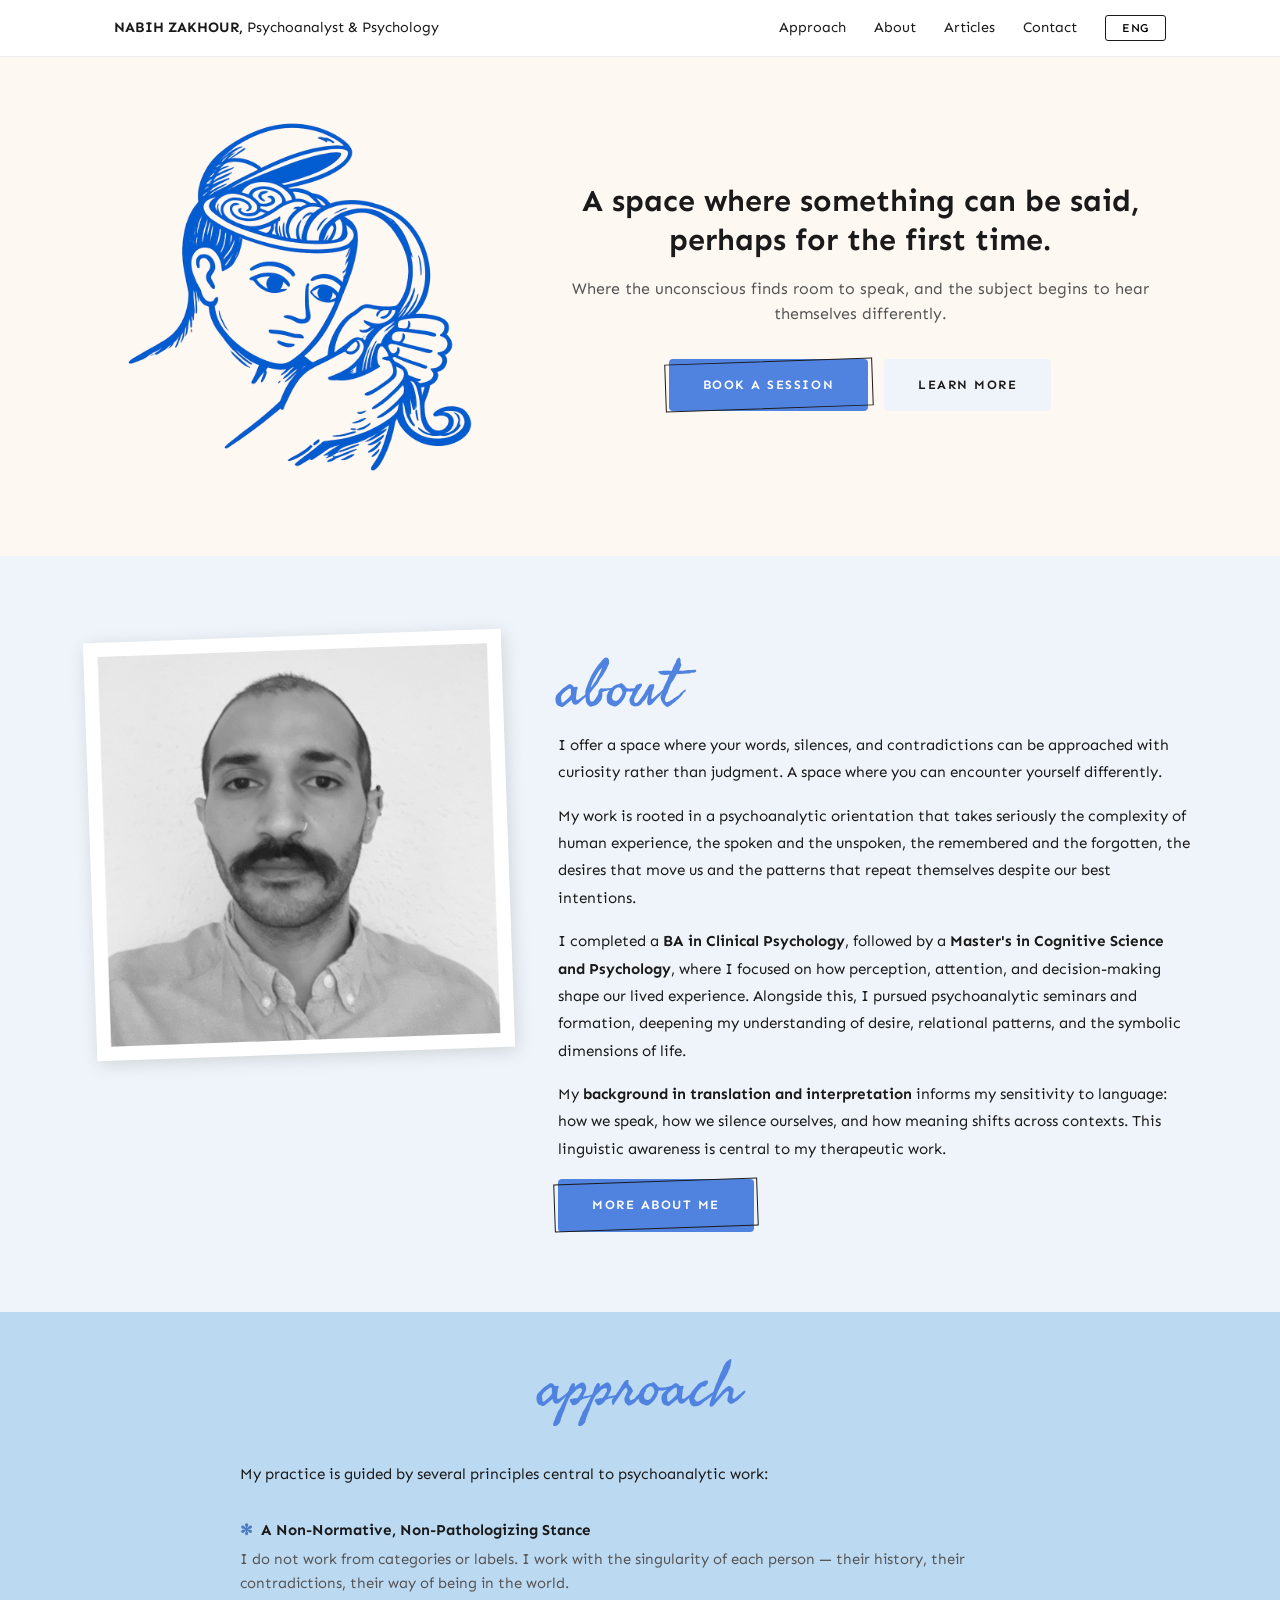
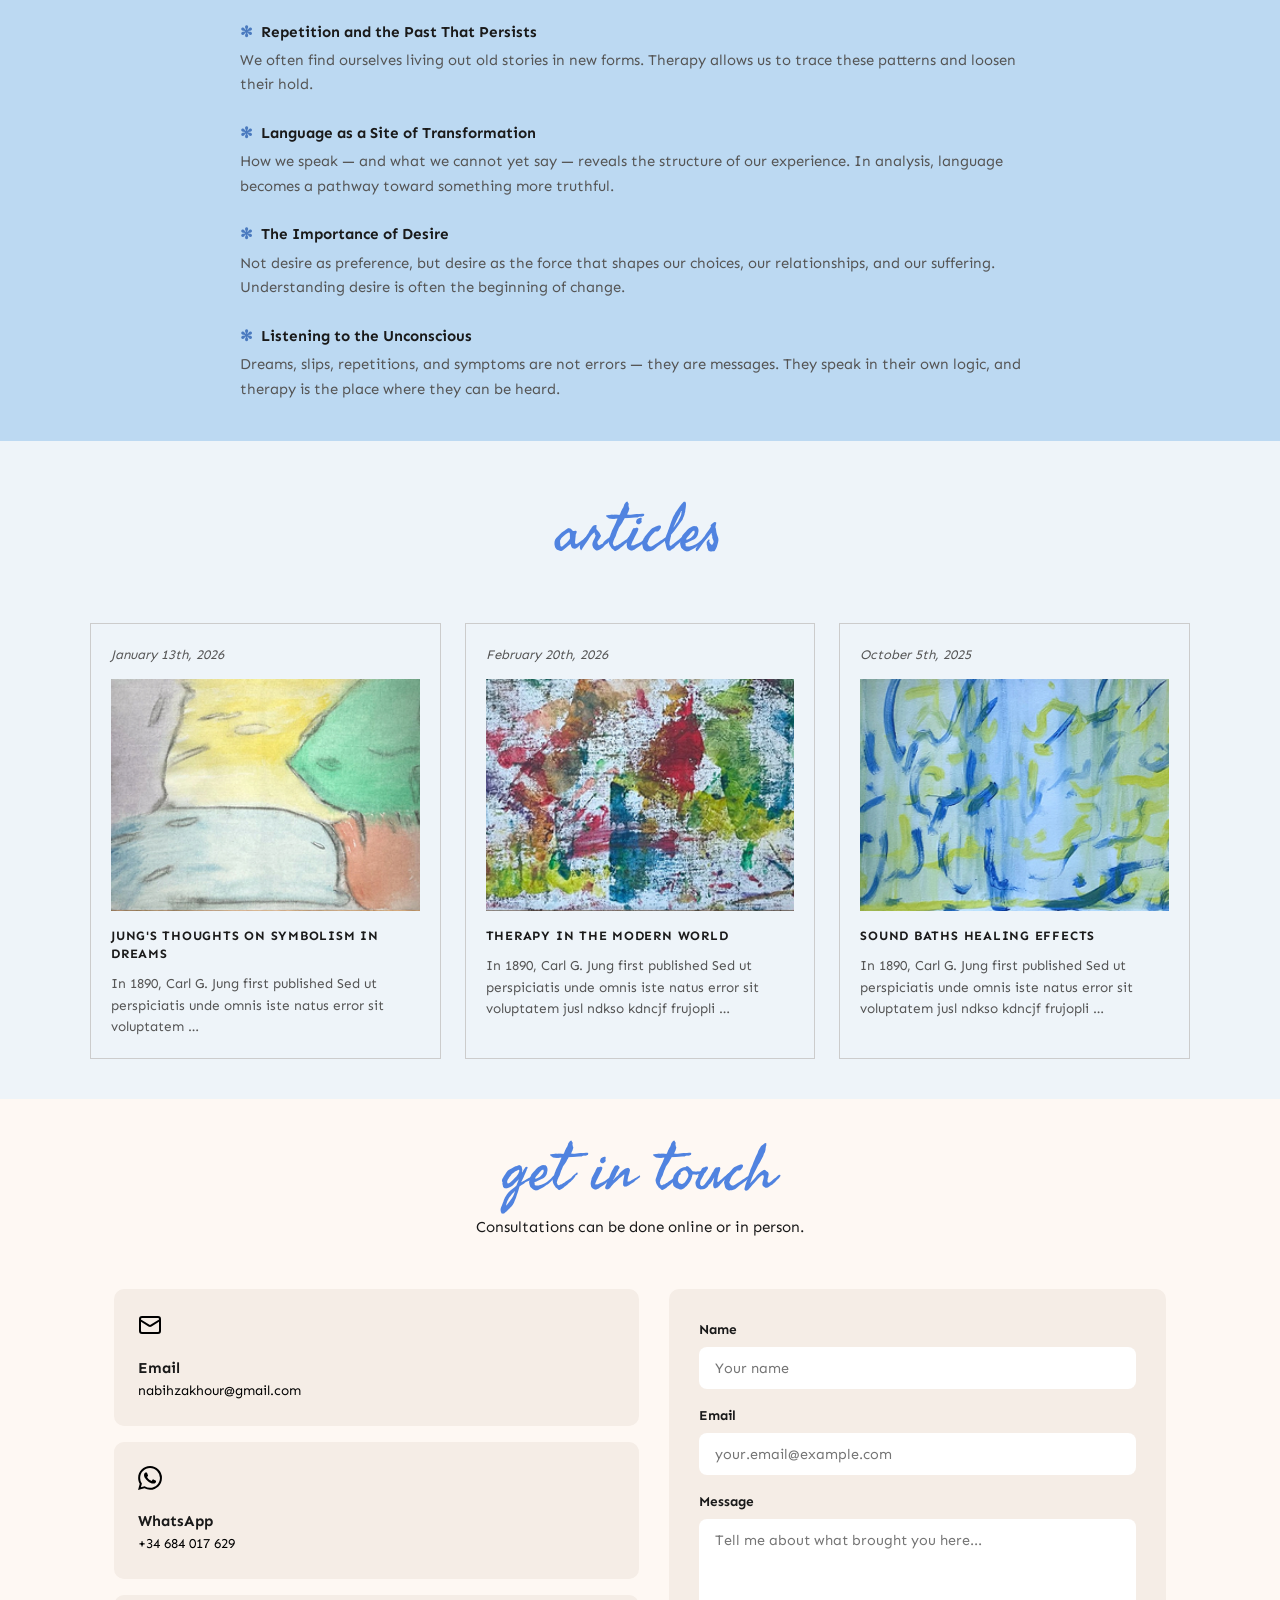
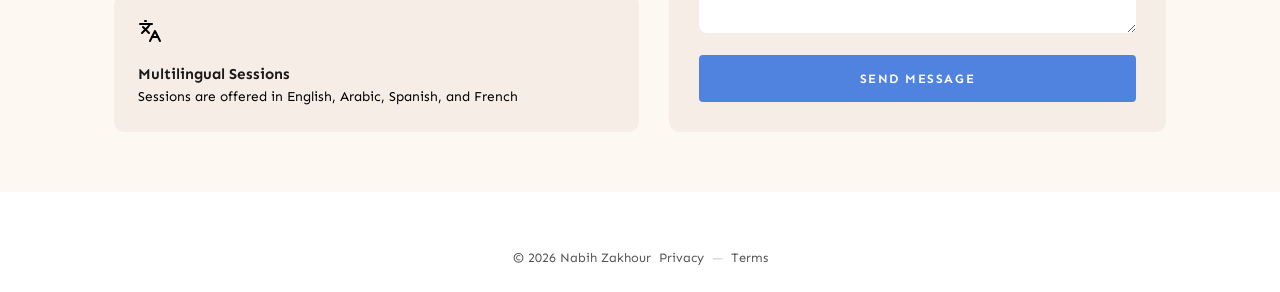
==== commit dad0b57e: "added favicon, that will need to be changed later" ====
--- a/index.html
+++ b/index.html
@@ -14,6 +14,8 @@
             href="https://fonts.googleapis.com/css2?family=Seaweed+Script&family=Sen:wght@400;500;600;700;800&display=swap"
             rel="stylesheet"
         />
+        <link rel="icon" type="image/png" sizes="32x32" href="assets/images/favicon-32x32.png" />
+        <link rel="apple-touch-icon" sizes="180x180" href="assets/images/apple-touch-icon.png" />
         <link rel="stylesheet" href="css/style.css" />
     </head>
     <body>
@@ -317,7 +319,7 @@
                         >
                     </div>
                 </div>
-                <form class="get-in-touch__form" onsubmit="return false;">
+                <form class="get-in-touch__form" action="https://formspree.io/f/YOUR_FORM_ID" method="POST">
                     <label class="get-in-touch__form-label" for="git-name"
                         >Name</label
                     >
@@ -325,7 +327,9 @@
                         class="get-in-touch__form-input"
                         type="text"
                         id="git-name"
+                        name="name"
                         placeholder="Your name"
+                        required
                     />
                     <label class="get-in-touch__form-label" for="git-email"
                         >Email</label
@@ -334,7 +338,9 @@
                         class="get-in-touch__form-input"
                         type="email"
                         id="git-email"
+                        name="email"
                         placeholder="your.email@example.com"
+                        required
                     />
                     <label class="get-in-touch__form-label" for="git-message"
                         >Message</label
@@ -342,12 +348,15 @@
                     <textarea
                         class="get-in-touch__form-textarea"
                         id="git-message"
+                        name="message"
                         rows="5"
                         placeholder="Tell me about what brought you here..."
+                        required
                     ></textarea>
                     <button class="get-in-touch__form-btn" type="submit">
                         Send Message
                     </button>
+                    <p class="get-in-touch__form-status" style="display:none;"></p>
                 </form>
             </div>
         </section>
--- a/css/style.css
+++ b/css/style.css
@@ -606,7 +606,7 @@
 .get-in-touch__icon {
     font-size: 1.6rem;
     margin-bottom: 6px;
-    color: #5083e0;
+    color: black;
 }
 
 .get-in-touch__card strong {
@@ -619,7 +619,7 @@
 .get-in-touch__card span {
     font-family: var(--font-sans);
     font-size: 0.85rem;
-    color: #5083e0;
+    color: black;
     text-decoration: none;
 }
 
@@ -692,6 +692,28 @@
     color: var(--color-white);
 }
 
+.get-in-touch__form-btn:disabled {
+    opacity: 0.6;
+    cursor: not-allowed;
+}
+
+.get-in-touch__form-status {
+    margin-top: 12px;
+    padding: 10px 14px;
+    border-radius: 4px;
+    font-size: 0.85rem;
+}
+
+.get-in-touch__form-status--success {
+    background: #e8f5e9;
+    color: #2e7d32;
+}
+
+.get-in-touch__form-status--error {
+    background: #fce4ec;
+    color: #c62828;
+}
+
 /* =========================================
    Footer
    ========================================= */
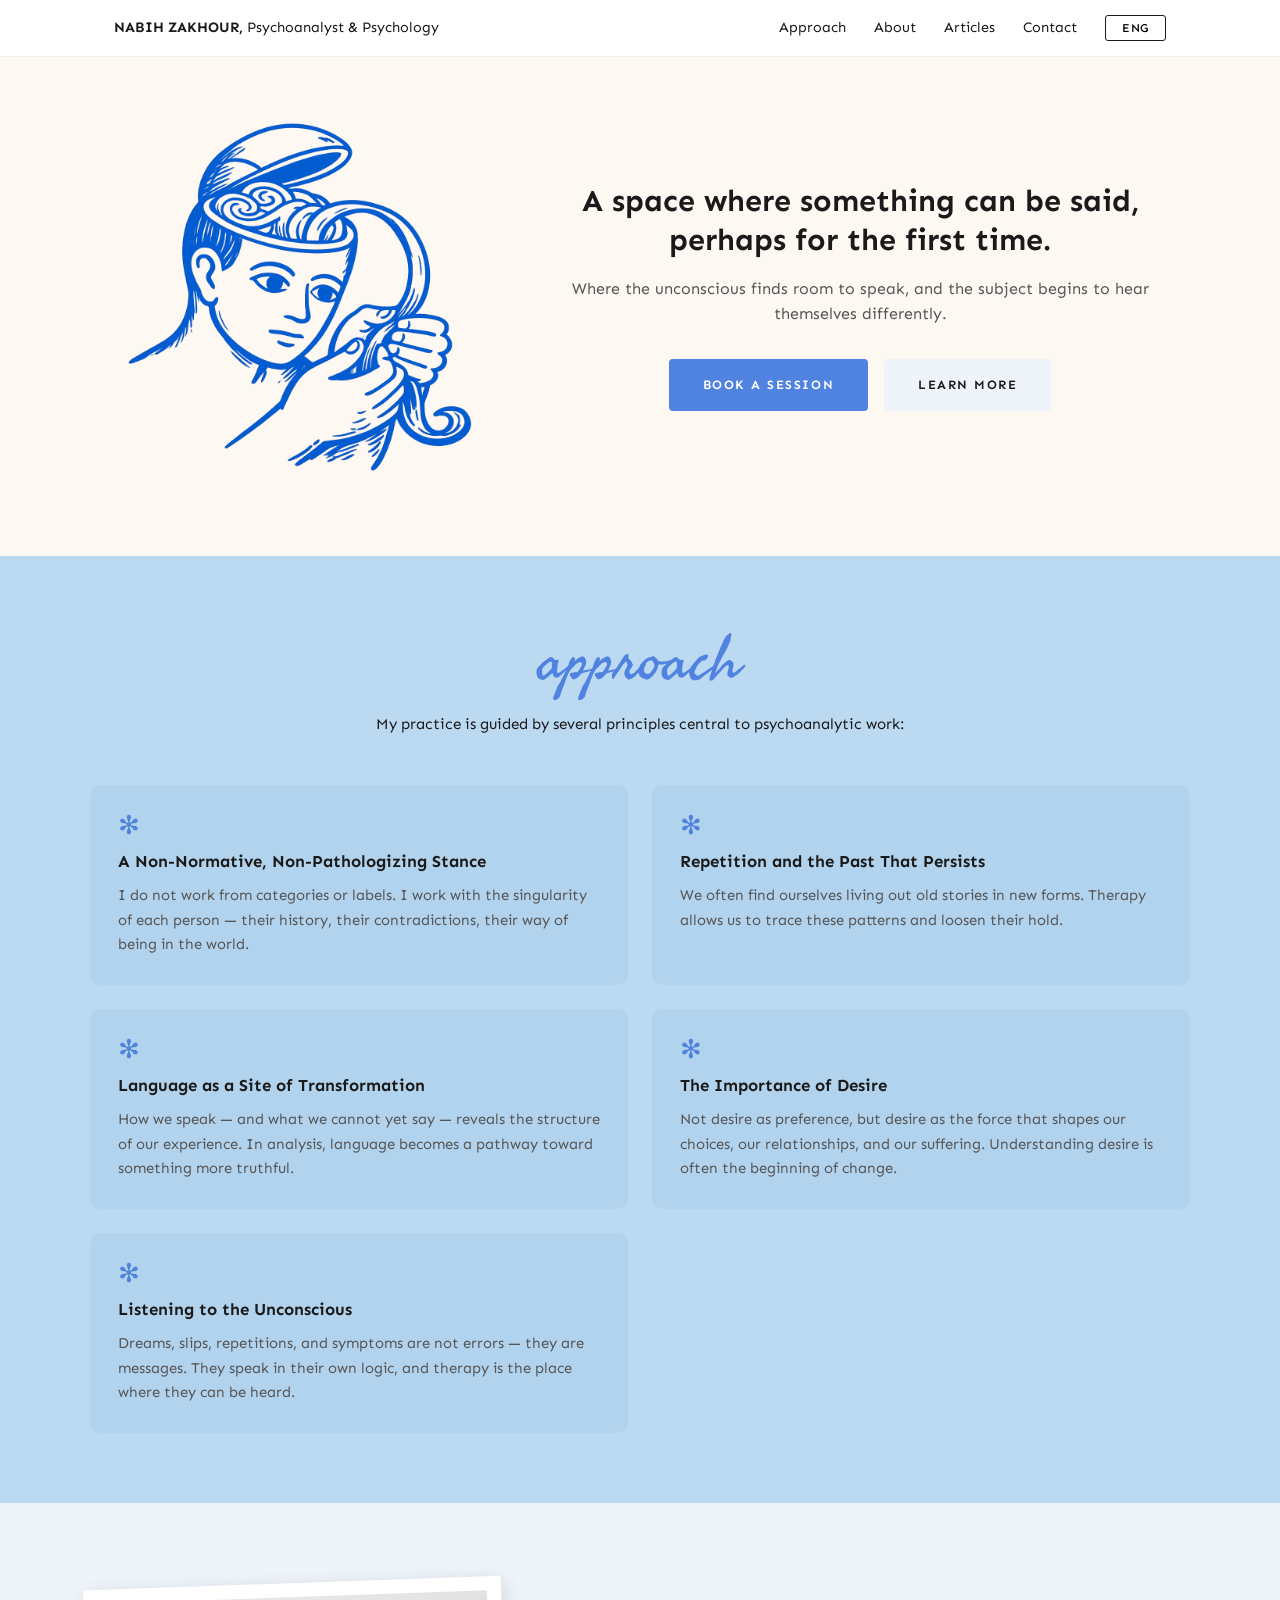
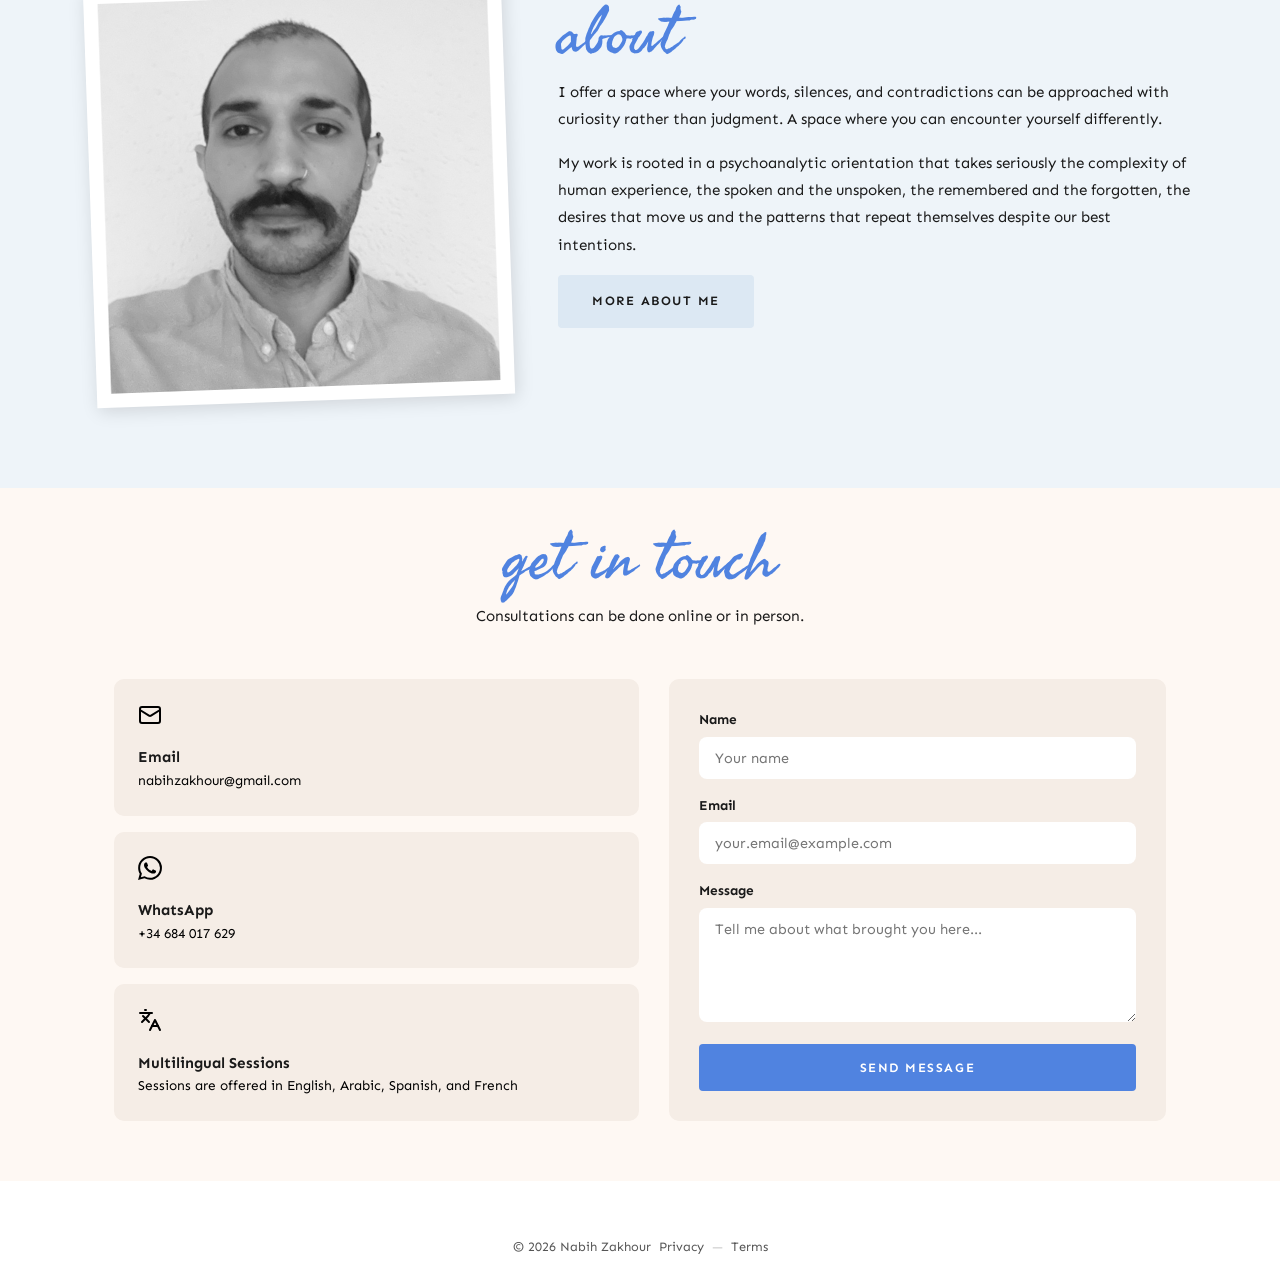
==== commit 02024b81: "Redesign articles page with horizontal card layout - Add dedicated articles.html page with horizonta" ====
--- a/index.html
+++ b/index.html
@@ -36,7 +36,7 @@
                 <nav class="header__nav" id="main-nav">
                     <a href="#approach" class="header__nav-link">Approach</a>
                     <a href="about.html" class="header__nav-link">About</a>
-                    <a href="#articles" class="header__nav-link">Articles</a>
+                    <a href="articles.html" class="header__nav-link">Articles</a>
                     <a href="#contact" class="header__nav-link">Contact</a>
                     <button class="header__lang-btn">ENG</button>
                 </nav>
@@ -64,14 +64,80 @@
                         subject begins to hear themselves differently.
                     </p>
                     <div class="hero__buttons">
-                        <div class="btn-tilted-wrap">
-                            <a href="#contact" class="btn btn--primary"
-                                >BOOK A SESSION</a
-                            >
-                        </div>
+                        <a href="#contact" class="btn btn--primary"
+                            >BOOK A SESSION</a
+                        >
                         <a href="#approach" class="btn btn--light"
                             >LEARN MORE</a
                         >
+                    </div>
+                </div>
+            </div>
+        </section>
+
+        <!-- Approach Section -->
+        <section class="approach" id="approach">
+            <div class="approach__inner">
+                <h2 class="approach__title">approach</h2>
+
+                <p class="approach__intro">
+                    My practice is guided by several principles central to
+                    psychoanalytic work:
+                </p>
+
+                <div class="approach__principles">
+                    <div class="approach__principle">
+                        <span class="approach__marker">✻</span>
+                        <h3>A Non-Normative, Non-Pathologizing Stance</h3>
+                        <p>
+                            I do not work from categories or labels. I work with
+                            the singularity of each person — their history,
+                            their contradictions, their way of being in the
+                            world.
+                        </p>
+                    </div>
+
+                    <div class="approach__principle">
+                        <span class="approach__marker">✻</span>
+                        <h3>Repetition and the Past That Persists</h3>
+                        <p>
+                            We often find ourselves living out old stories in
+                            new forms. Therapy allows us to trace these patterns
+                            and loosen their hold.
+                        </p>
+                    </div>
+
+                    <div class="approach__principle">
+                        <span class="approach__marker">✻</span>
+                        <h3>Language as a Site of Transformation</h3>
+                        <p>
+                            How we speak — and what we cannot yet say — reveals
+                            the structure of our experience. In analysis,
+                            language becomes a pathway toward something more
+                            truthful.
+                        </p>
+                    </div>
+
+                    <div class="approach__principle">
+                        <span class="approach__marker">✻</span>
+                        <h3>The Importance of Desire</h3>
+                        <p>
+                            Not desire as preference, but desire as the force
+                            that shapes our choices, our relationships, and our
+                            suffering. Understanding desire is often the
+                            beginning of change.
+                        </p>
+                    </div>
+
+                    <div class="approach__principle">
+                        <span class="approach__marker">✻</span>
+                        <h3>Listening to the Unconscious</h3>
+                        <p>
+                            Dreams, slips, repetitions, and symptoms are not
+                            errors — they are messages. They speak in their own
+                            logic, and therapy is the place where they can be
+                            heard.
+                        </p>
                     </div>
                 </div>
             </div>
@@ -105,185 +171,7 @@
                         forgotten, the desires that move us and the patterns
                         that repeat themselves despite our best intentions.
                     </p>
-
-                    <p>
-                        I completed a
-                        <strong>BA in Clinical Psychology</strong>, followed by
-                        a
-                        <strong
-                            >Master's in Cognitive Science and
-                            Psychology</strong
-                        >, where I focused on how perception, attention, and
-                        decision-making shape our lived experience. Alongside
-                        this, I pursued psychoanalytic seminars and formation,
-                        deepening my understanding of desire, relational
-                        patterns, and the symbolic dimensions of life.
-                    </p>
-
-                    <p>
-                        My
-                        <strong
-                            >background in translation and
-                            interpretation</strong
-                        >
-                        informs my sensitivity to language: how we speak, how we
-                        silence ourselves, and how meaning shifts across
-                        contexts. This linguistic awareness is central to my
-                        therapeutic work.
-                    </p>
-                    <div class="btn-tilted-wrap">
-                        <a href="about.html" class="btn btn--primary">MORE ABOUT ME</a>
-                    </div>
-                </div>
-            </div>
-        </section>
-
-        <!-- Approach Section -->
-        <section class="approach" id="approach">
-            <div class="approach__inner">
-                <h2 class="approach__title">approach</h2>
-
-                <p class="approach__intro">
-                    My practice is guided by several principles central to
-                    psychoanalytic work:
-                </p>
-
-                <div class="approach__principles">
-                    <div class="approach__principle">
-                        <h3>
-                            <span class="approach__marker">✻</span> A
-                            Non-Normative, Non-Pathologizing Stance
-                        </h3>
-                        <p>
-                            I do not work from categories or labels. I work with
-                            the singularity of each person — their history,
-                            their contradictions, their way of being in the
-                            world.
-                        </p>
-                    </div>
-
-                    <div class="approach__principle">
-                        <h3>
-                            <span class="approach__marker">✻</span> Repetition
-                            and the Past That Persists
-                        </h3>
-                        <p>
-                            We often find ourselves living out old stories in
-                            new forms. Therapy allows us to trace these patterns
-                            and loosen their hold.
-                        </p>
-                    </div>
-
-                    <div class="approach__principle">
-                        <h3>
-                            <span class="approach__marker">✻</span> Language as
-                            a Site of Transformation
-                        </h3>
-                        <p>
-                            How we speak — and what we cannot yet say — reveals
-                            the structure of our experience. In analysis,
-                            language becomes a pathway toward something more
-                            truthful.
-                        </p>
-                    </div>
-
-                    <div class="approach__principle">
-                        <h3>
-                            <span class="approach__marker">✻</span> The
-                            Importance of Desire
-                        </h3>
-                        <p>
-                            Not desire as preference, but desire as the force
-                            that shapes our choices, our relationships, and our
-                            suffering. Understanding desire is often the
-                            beginning of change.
-                        </p>
-                    </div>
-
-                    <div class="approach__principle">
-                        <h3>
-                            <span class="approach__marker">✻</span> Listening to
-                            the Unconscious
-                        </h3>
-                        <p>
-                            Dreams, slips, repetitions, and symptoms are not
-                            errors — they are messages. They speak in their own
-                            logic, and therapy is the place where they can be
-                            heard.
-                        </p>
-                    </div>
-                </div>
-            </div>
-        </section>
-
-        <!-- Articles Section -->
-        <section class="articles" id="articles">
-            <div class="articles__inner">
-                <h2 class="articles__title">articles</h2>
-
-                <div class="articles__grid">
-                    <article class="article-card">
-                        <span class="article-card__date"
-                            >January 13th, 2026</span
-                        >
-                        <div class="article-card__image">
-                            <!-- Replace with actual article image -->
-                            <img
-                                src="assets/images/article_1.jpg"
-                                alt="Jung's thoughts on symbolism in dreams"
-                            />
-                        </div>
-                        <h3 class="article-card__title">
-                            JUNG'S THOUGHTS ON SYMBOLISM IN DREAMS
-                        </h3>
-                        <p class="article-card__excerpt">
-                            In 1890, Carl G. Jung first published Sed ut
-                            perspiciatis unde omnis iste natus error sit
-                            voluptatem …
-                        </p>
-                    </article>
-
-                    <article class="article-card">
-                        <span class="article-card__date"
-                            >February 20th, 2026</span
-                        >
-                        <div class="article-card__image">
-                            <!-- Replace with actual article image -->
-                            <img
-                                src="assets/images/article_2.jpg"
-                                alt="Therapy in the modern world"
-                            />
-                        </div>
-                        <h3 class="article-card__title">
-                            THERAPY IN THE MODERN WORLD
-                        </h3>
-                        <p class="article-card__excerpt">
-                            In 1890, Carl G. Jung first published Sed ut
-                            perspiciatis unde omnis iste natus error sit
-                            voluptatem jusl ndkso kdncjf frujopli …
-                        </p>
-                    </article>
-
-                    <article class="article-card">
-                        <span class="article-card__date"
-                            >October 5th, 2025</span
-                        >
-                        <div class="article-card__image">
-                            <!-- Replace with actual article image -->
-                            <img
-                                src="assets/images/article_3.jpg"
-                                alt="Sound baths healing effects"
-                            />
-                        </div>
-                        <h3 class="article-card__title">
-                            SOUND BATHS HEALING EFFECTS
-                        </h3>
-                        <p class="article-card__excerpt">
-                            In 1890, Carl G. Jung first published Sed ut
-                            perspiciatis unde omnis iste natus error sit
-                            voluptatem jusl ndkso kdncjf frujopli …
-                        </p>
-                    </article>
+                    <a href="about.html" class="btn btn--soft">MORE ABOUT ME</a>
                 </div>
             </div>
         </section>
--- a/css/style.css
+++ b/css/style.css
@@ -99,6 +99,18 @@
 .btn--light:hover {
     background: #dce8f3;
     border-color: #dce8f3;
+}
+
+.btn--soft {
+    background: #dce8f3;
+    color: var(--color-black);
+    border: 2px solid #dce8f3;
+    border-radius: 4px;
+}
+
+.btn--soft:hover {
+    background: #c8daf0;
+    border-color: #c8daf0;
 }
 
 .btn--small {
@@ -370,12 +382,12 @@
    ========================================= */
 
 .approach {
-    padding: 40px 24px;
+    padding: 70px 24px;
     background: #bcd9f2;
 }
 
 .approach__inner {
-    max-width: 800px;
+    max-width: var(--max-width);
     margin: 0 auto;
 }
 
@@ -385,33 +397,51 @@
     font-weight: 400;
     color: #5083e0;
     text-align: center;
-    margin-bottom: 40px;
+    margin-bottom: 16px;
     line-height: 1.1;
 }
 
 .approach__intro {
     font-size: 0.95rem;
-    margin-bottom: 32px;
-    color: var(--color-black);
+    margin-bottom: 48px;
+    color: var(--color-black);
+    text-align: center;
+    max-width: 600px;
+    margin-left: auto;
+    margin-right: auto;
 }
 
 .approach__principles {
-    display: flex;
-    flex-direction: column;
+    display: grid;
+    grid-template-columns: repeat(2, 1fr);
     gap: 24px;
 }
 
+.approach__principle {
+    background: #b2d3ed;
+    border-radius: 10px;
+    padding: 28px;
+    transition: box-shadow 0.3s;
+}
+
+.approach__principle:hover {
+    box-shadow: 0 4px 16px rgba(0, 0, 0, 0.08);
+}
+
+.approach__marker {
+    display: block;
+    font-size: 1.6rem;
+    color: #5083e0;
+    margin-bottom: 10px;
+    line-height: 1;
+}
+
 .approach__principle h3 {
     font-family: var(--font-serif);
-    font-size: 0.95rem;
+    font-size: 1.05rem;
     font-weight: 700;
-    margin-bottom: 4px;
-    color: var(--color-black);
-}
-
-.approach__marker {
-    color: var(--color-blue);
-    margin-right: 4px;
+    margin-bottom: 8px;
+    color: var(--color-black);
 }
 
 .approach__principle p {
@@ -498,6 +528,119 @@
     font-size: 0.85rem;
     line-height: 1.6;
     color: var(--color-gray);
+}
+
+/* =========================================
+   Articles Page (Horizontal Layout)
+   ========================================= */
+
+.articles-page {
+    padding: 40px 24px 60px;
+    padding-top: calc(var(--header-height) + 40px);
+    background: #eef4f9;
+}
+
+.articles-page__inner {
+    max-width: var(--max-width);
+    margin: 0 auto;
+}
+
+.articles-page__title {
+    font-family: var(--font-script);
+    font-size: 4rem;
+    font-weight: 400;
+    color: #5083e0;
+    text-align: center;
+    margin-bottom: 40px;
+}
+
+.articles-page__list {
+    display: flex;
+    flex-direction: column;
+}
+
+.article-row {
+    display: flex;
+    gap: 40px;
+    padding: 40px 0;
+    border-bottom: 1px solid var(--color-border);
+}
+
+.article-row:first-child {
+    padding-top: 0;
+}
+
+.article-row:last-child {
+    border-bottom: none;
+}
+
+.article-row__image {
+    flex: 0 0 280px;
+    max-width: 280px;
+    overflow: hidden;
+}
+
+.article-row__image img {
+    width: 100%;
+    height: 180px;
+    object-fit: cover;
+}
+
+.article-row__content {
+    flex: 1;
+    display: flex;
+    flex-direction: column;
+}
+
+.article-row__date {
+    font-family: var(--font-serif);
+    font-size: 0.85rem;
+    color: var(--color-gray);
+    margin-bottom: 12px;
+}
+
+.article-row__title {
+    font-family: var(--font-sans);
+    font-size: 1.1rem;
+    font-weight: 700;
+    letter-spacing: 0.02em;
+    text-transform: uppercase;
+    color: var(--color-black);
+    margin-bottom: 14px;
+    line-height: 1.3;
+}
+
+.article-row__excerpt {
+    font-family: var(--font-serif);
+    font-size: 0.9rem;
+    line-height: 1.7;
+    color: var(--color-gray);
+    margin-bottom: 16px;
+}
+
+.article-row__link {
+    font-family: var(--font-sans);
+    font-size: 0.85rem;
+    font-weight: 600;
+    color: var(--color-black);
+    text-decoration: none;
+    margin-top: auto;
+    transition: color 0.2s;
+}
+
+.article-row__link:hover {
+    color: var(--color-blue);
+}
+
+.articles-page__footer-title {
+    font-family: var(--font-sans);
+    font-size: 0.85rem;
+    font-weight: 700;
+    letter-spacing: 0.05em;
+    text-transform: uppercase;
+    color: var(--color-black);
+    margin-top: 60px;
+    padding-bottom: 20px;
 }
 
 /* =========================================
@@ -918,6 +1061,23 @@
         grid-template-columns: repeat(2, 1fr);
     }
 
+    .article-row {
+        gap: 30px;
+    }
+
+    .article-row__image {
+        flex: 0 0 220px;
+        max-width: 220px;
+    }
+
+    .article-row__image img {
+        height: 150px;
+    }
+
+    .approach__principles {
+        grid-template-columns: 1fr;
+    }
+
     .approach__title,
     .contact__title {
         font-size: 3.5rem;
@@ -980,7 +1140,7 @@
     }
 
     .approach {
-        padding: 40px 20px;
+        padding: 50px 20px;
     }
 
     .approach__title,
@@ -995,4 +1155,28 @@
     .articles {
         padding: 50px 20px;
     }
-}
+
+    .article-row {
+        flex-direction: column;
+        gap: 20px;
+    }
+
+    .article-row__image {
+        flex: none;
+        max-width: 100%;
+    }
+
+    .article-row__image img {
+        height: 200px;
+        width: 100%;
+    }
+
+    .articles-page {
+        padding: 30px 20px 50px;
+        padding-top: calc(var(--header-height) + 30px);
+    }
+
+    .articles-page__footer-title {
+        margin-top: 40px;
+    }
+}
